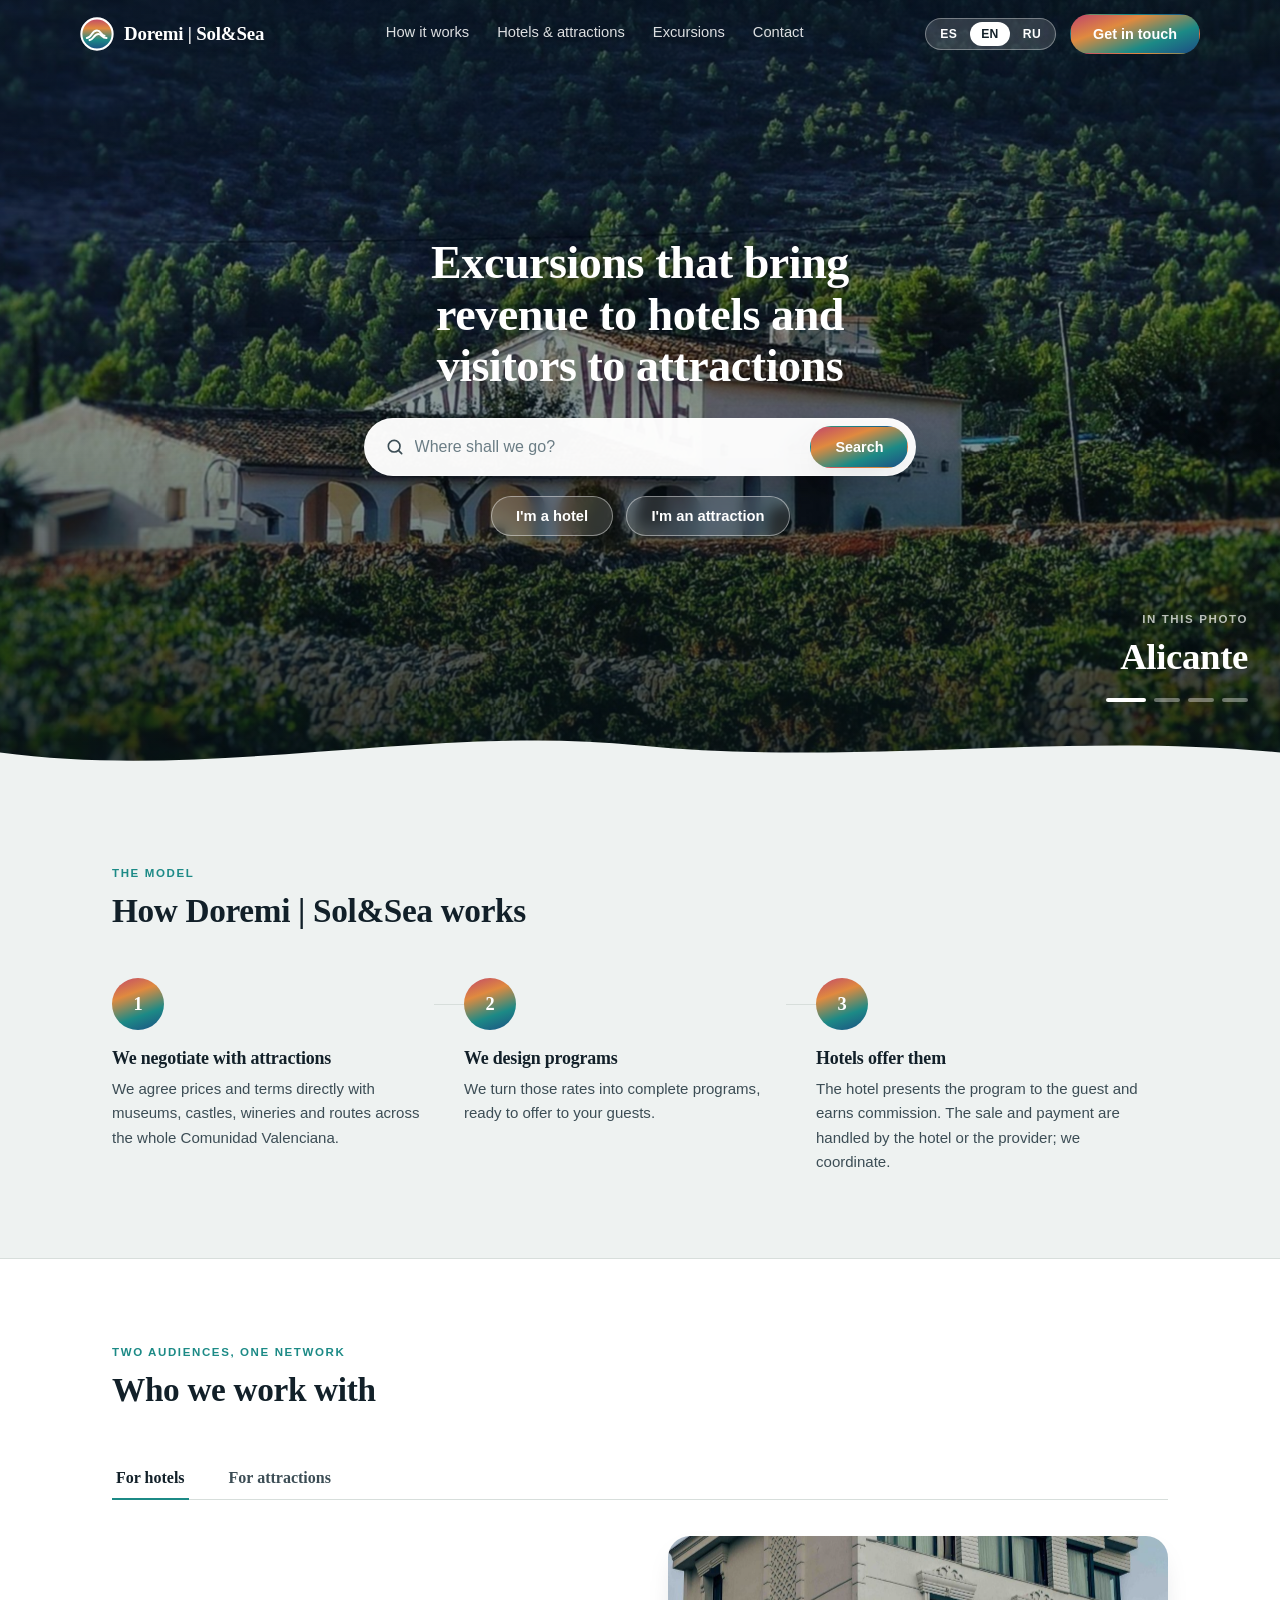
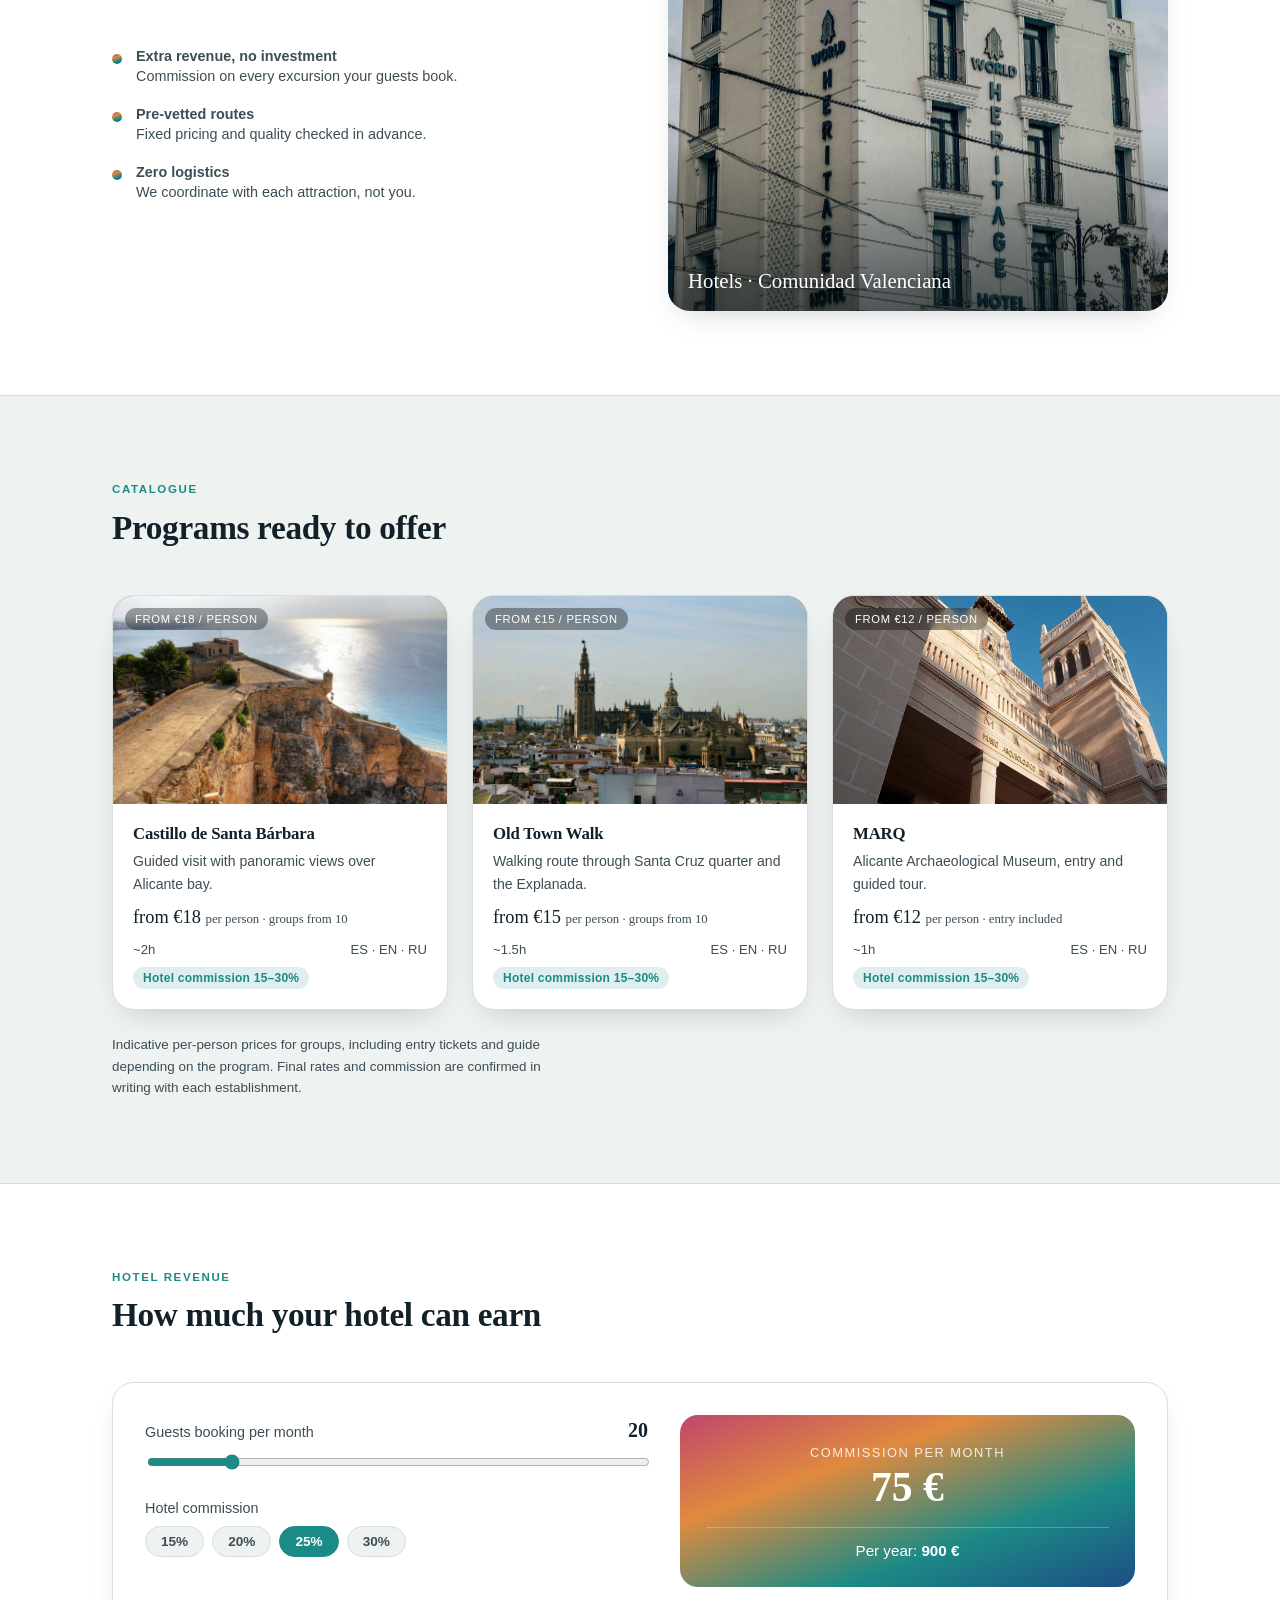
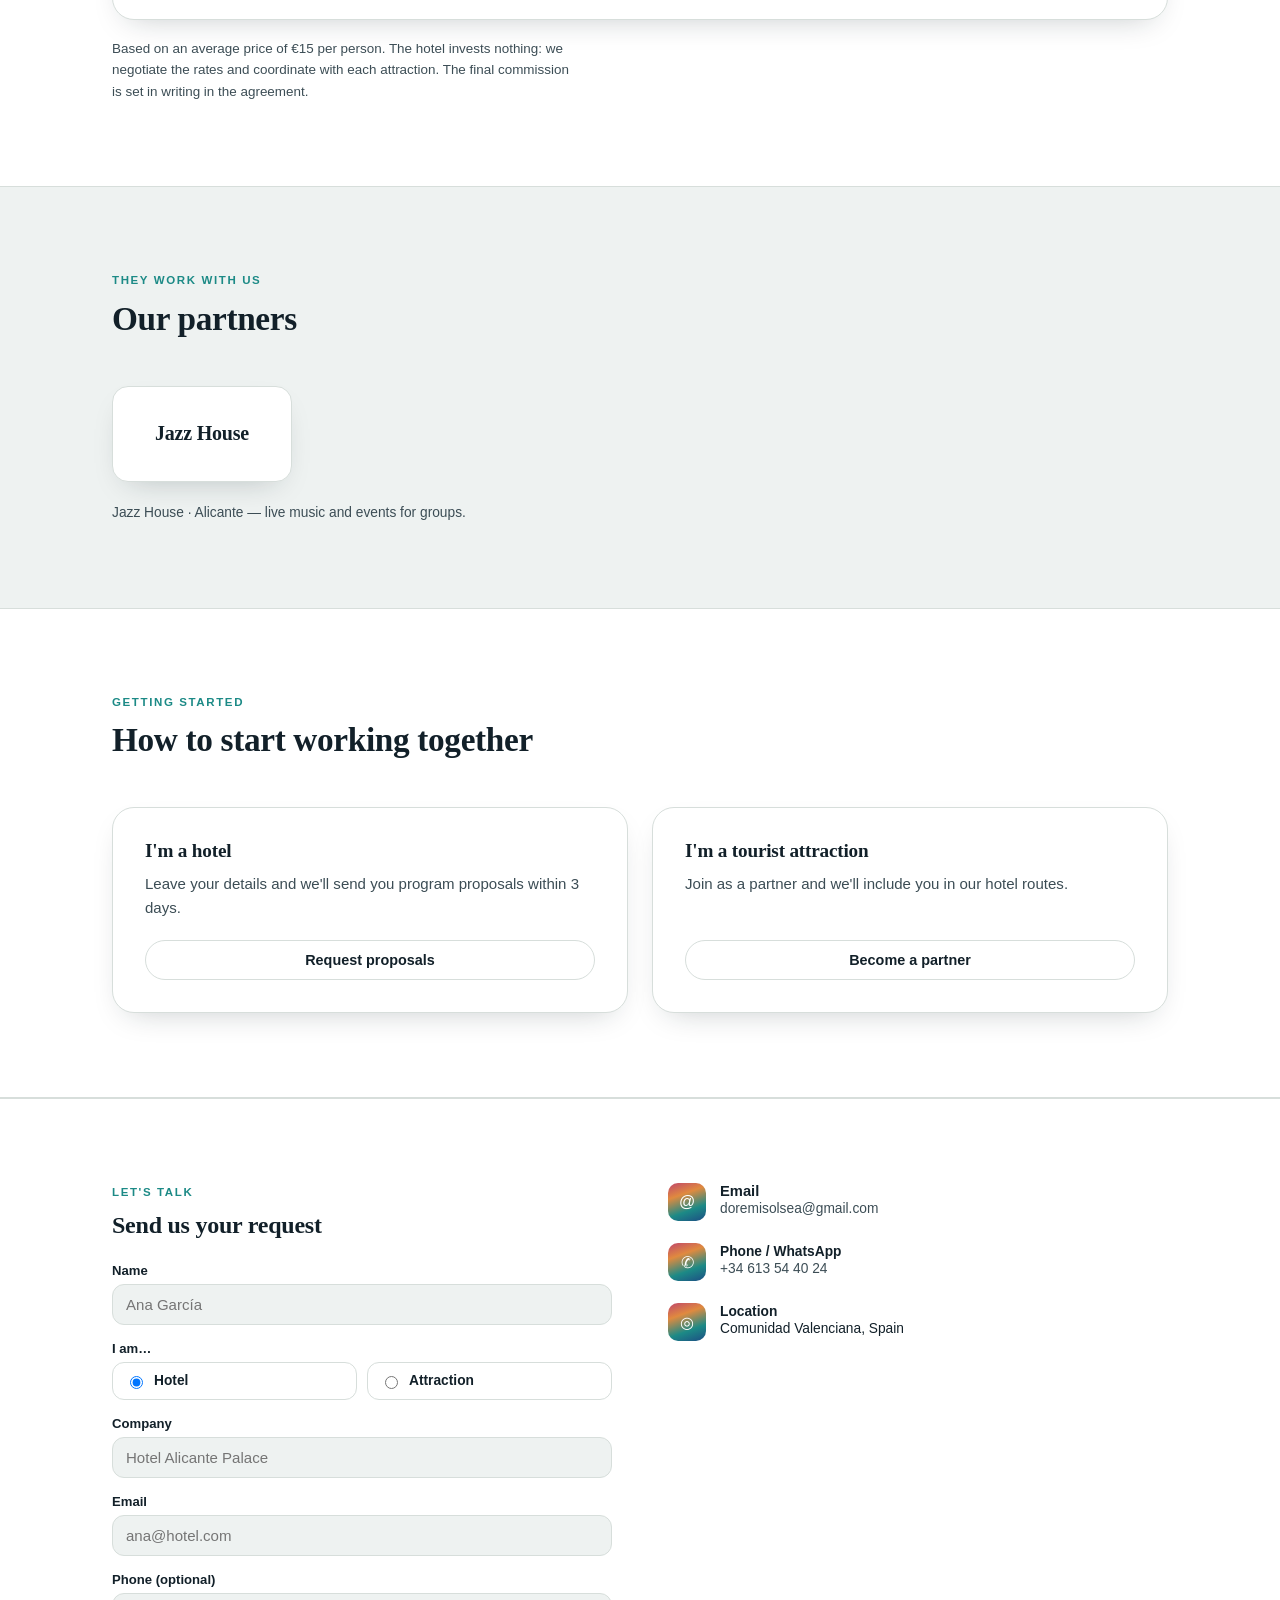
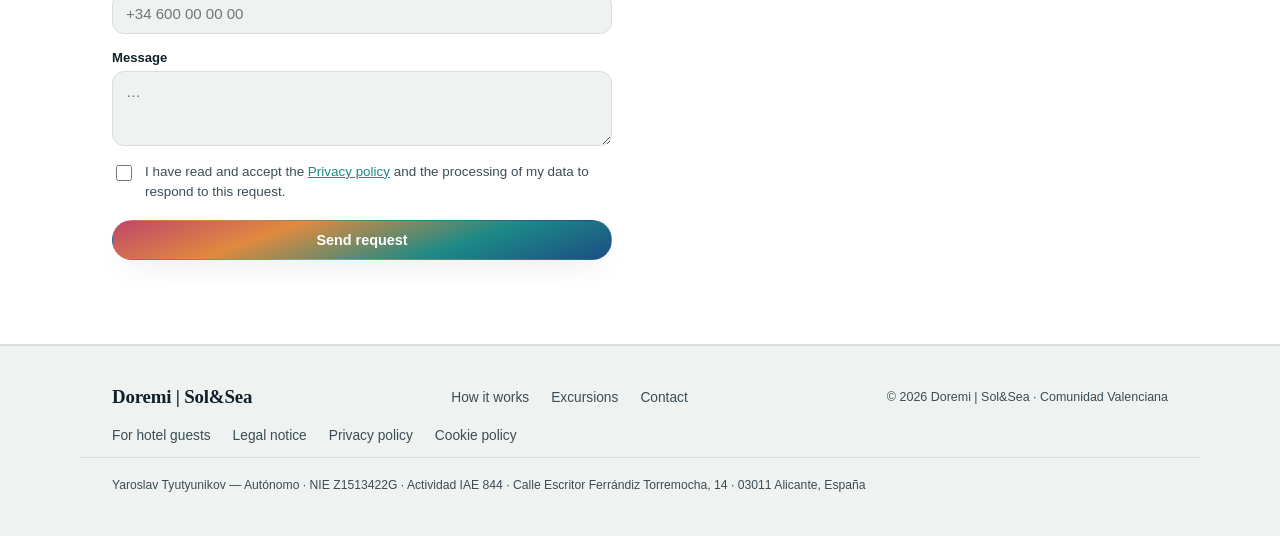
==== public/index.html @ b7f813cf "Кнопки в блоке «Как начать» на одном уровне У левой карточки описание занимает две строки, у правой " ====
<!DOCTYPE html>
<html lang="es">
<head>
<meta charset="utf-8">
<meta name="viewport" content="width=device-width, initial-scale=1">
<meta name="description" content="Doremi | Sol&amp;Sea — intermediación B2B en la Comunidad Valenciana: negociamos las tarifas con las atracciones y preparamos programas listos para que los hoteles los ofrezcan a sus huéspedes.">
<link rel="canonical" href="https://doremisolandsea.com/">
<link rel="icon" href="/favicon.svg" type="image/svg+xml">
<meta property="og:type" content="website">
<meta property="og:site_name" content="Doremi | Sol&amp;Sea">
<meta property="og:title" content="Doremi | Sol&amp;Sea — intermediación B2B para hoteles y atracciones">
<meta property="og:description" content="Intermediación B2B en la Comunidad Valenciana: negociamos las tarifas con las atracciones y preparamos programas listos para que los hoteles los ofrezcan a sus huéspedes.">
<meta property="og:url" content="https://doremisolandsea.com/">
<meta property="og:image" content="https://doremisolandsea.com/og.jpg">
<meta property="og:image:width" content="1200">
<meta property="og:image:height" content="630">
<meta property="og:locale" content="es_ES">
<meta property="og:locale:alternate" content="en_US">
<meta property="og:locale:alternate" content="ru_RU">
<meta name="twitter:card" content="summary_large_image">
<meta name="theme-color" content="#0d1a20">
<link rel="preload" as="image" href="/assets/hero/01-alicante.jpg" fetchpriority="high">
<link rel="icon" href="/favicon-32.png" sizes="32x32" type="image/png">
<link rel="apple-touch-icon" href="/apple-touch-icon.png">
<script>
  /* Язык выбирается до первой отрисовки: сохранённый выбор, иначе язык браузера. */
  (function(){
    try{
      var saved = localStorage.getItem('lang');
      var lang = saved;
      if(!lang){
        var nav = (navigator.languages && navigator.languages[0]) || navigator.language || 'es';
        nav = nav.toLowerCase();
        lang = nav.indexOf('ru') === 0 ? 'ru' : (nav.indexOf('es') === 0 ? 'es' : 'en');
      }
      if(lang !== 'es'){ document.documentElement.classList.add('lang-' + lang); }
      document.documentElement.setAttribute('lang', lang);
    }catch(e){}
  })();
</script>
<title>Doremi | Sol&amp;Sea — intermediación B2B para hoteles y atracciones</title>
<style>
  :root{
    --ink:#122029;
    --ink-soft:#3c4d55;
    --paper:#eef2f1;
    --paper-raised:#ffffff;
    --line:#d7dedb;
    --rose:#c0466b;
    --amber:#e08a3f;
    --teal:#1c8a86;
    --deep:#1d4d84;
    --accent:#1c8a86;
    --accent-ink:#ffffff;
    --shadow: 0 12px 32px -16px rgba(18,32,41,0.28);
    --wave-gradient: linear-gradient(160deg, var(--rose) 0%, var(--amber) 32%, var(--teal) 68%, var(--deep) 100%);
    --radius: 22px;
    --header-h: 64px;
  }
  @media (prefers-color-scheme: dark){
    :root{
      --ink:#eef2f1;
      --ink-soft:#aab8bd;
      --paper:#0d1a20;
      --paper-raised:#132530;
      --line:#22383f;
      --shadow: 0 12px 36px -16px rgba(0,0,0,0.6);
      --accent:#3fb6ae;
      --accent-ink:#082022;
    }
  }
  :root[data-theme="dark"]{
    --ink:#eef2f1;
    --ink-soft:#aab8bd;
    --paper:#0d1a20;
    --paper-raised:#132530;
    --line:#22383f;
    --shadow: 0 12px 36px -16px rgba(0,0,0,0.6);
    --accent:#3fb6ae;
    --accent-ink:#082022;
  }
  :root[data-theme="light"]{
    --ink:#122029;
    --ink-soft:#3c4d55;
    --paper:#eef2f1;
    --paper-raised:#ffffff;
    --line:#d7dedb;
    --accent:#1c8a86;
    --accent-ink:#ffffff;
    --shadow: 0 12px 32px -16px rgba(18,32,41,0.28);
  }

  *{ box-sizing:border-box; }
  html,body{ margin:0; padding:0; }
  html{ scroll-behavior:smooth; scroll-padding-top:calc(var(--header-h) + 12px); }
  body{
    background:var(--paper);
    color:var(--ink);
    font-family: "Avenir Next", "Segoe UI", "Helvetica Neue", Arial, sans-serif;
    -webkit-font-smoothing:antialiased;
    overflow-x:hidden;
  }
  h1,h2,h3{
    overflow-wrap:break-word;
    font-family: "Iowan Old Style", "Palatino Linotype", Palatino, Georgia, serif;
    font-weight:600;
    letter-spacing:-0.01em;
    text-wrap:balance;
    margin:0;
    color:var(--ink);
  }
  p{ margin:0; line-height:1.6; color:var(--ink-soft); }
  a{ color:inherit; }
  button{ font-family:inherit; }

  .eyebrow{
    font-size:0.72rem;
    letter-spacing:0.14em;
    text-transform:uppercase;
    color:var(--accent);
    font-weight:700;
  }

  .wrap{ max-width:1120px; margin:0 auto; padding:0 32px; }

  /* header */
  header{
    position:sticky; top:0; z-index:50;
    background:color-mix(in srgb, var(--paper) 88%, transparent);
    backdrop-filter:blur(10px);
    border-bottom:1px solid var(--line);
  }
  .header-inner{
    display:flex; align-items:center; justify-content:space-between;
    padding:14px 0;
  }
  .brand{ display:flex; align-items:center; gap:10px; }
  .brand{ flex:none; }
  .brand-name{
    font-family:"Iowan Old Style", Palatino, Georgia, serif; font-size:1.18rem;
    font-weight:700; letter-spacing:-0.01em; white-space:nowrap;
  }
  nav{ display:flex; align-items:center; gap:28px; }
  nav a{
    text-decoration:none; font-size:0.92rem; color:var(--ink-soft);
    padding-bottom:3px; border-bottom:1px solid transparent;
    transition:color .15s, border-color .15s;
  }
  nav a:hover, nav a:focus-visible{ color:var(--ink); border-color:var(--accent); outline:none; }
  .header-actions{ display:flex; align-items:center; gap:14px; }

  /* header sobre la foto del hero / header over the hero photo */
  header.over-hero{
    background:transparent; backdrop-filter:none; border-bottom-color:transparent;
  }
  header.over-hero .brand-name{ color:#fff; text-shadow:0 1px 12px rgba(0,0,0,0.35); }
  header.over-hero nav a{ color:rgba(255,255,255,0.86); }
  header.over-hero nav a:hover, header.over-hero nav a:focus-visible{ color:#fff; border-color:#fff; }
  header.over-hero .lang-toggle{ background:rgba(255,255,255,0.16); border-color:rgba(255,255,255,0.34); }
  header.over-hero .lang-toggle button{ color:#fff; }
  header.over-hero .lang-toggle button[aria-pressed="true"]{ background:#fff; color:#122029; }
  header.over-hero .brand svg circle,
  header.over-hero .brand svg path{ stroke:#fff; }

  .lang-toggle{
    display:flex; border:1px solid var(--line); border-radius:999px; padding:3px;
    background:var(--paper-raised); gap:2px;
  }
  .lang-toggle button{
    border:none; background:none; padding:5px 11px; border-radius:999px;
    font-size:0.76rem; font-weight:700; letter-spacing:0.03em; color:var(--ink-soft);
    cursor:pointer; transition:background .15s, color .15s;
  }
  .lang-toggle button[aria-pressed="true"]{ background:var(--accent); color:var(--accent-ink); }
  .lang-toggle button:focus-visible{ outline:2px solid var(--accent); outline-offset:2px; }

  .btn{
    display:inline-flex; align-items:center; gap:8px;
    padding:11px 22px; border-radius:999px; border:1px solid transparent;
    font-size:0.9rem; font-weight:700; cursor:pointer; text-decoration:none;
    transition:transform .15s, box-shadow .15s, background .15s;
  }
  .btn:focus-visible{ outline:2px solid var(--accent); outline-offset:2px; }
  .btn-primary{ background:var(--wave-gradient); color:#fff; box-shadow:var(--shadow); }
  .btn-primary:hover{ transform:translateY(-1px); }
  .btn-ghost{ background:transparent; border-color:var(--line); color:var(--ink); }
  .btn-ghost:hover{ border-color:var(--accent); color:var(--accent); }
  .btn-block{ width:100%; justify-content:center; }

  /* hero — galería de fotos / photo gallery hero */
  .hero{
    position:relative;
    margin-top:calc(-1 * var(--header-h));
    min-height:min(780px, 94svh);
    display:flex; flex-direction:column; justify-content:center;
    padding:calc(var(--header-h) + 72px) 0 148px;
    isolation:isolate;
  }
  /* el recorte vive aquí para que el panel de búsqueda pueda salir del hero */
  .hero-gallery{ position:absolute; inset:0; z-index:-2; background:#0b1519; overflow:hidden; }
  .hero-slide{
    position:absolute; inset:0;
    background-image:var(--photo), var(--fallback);
    background-size:cover; background-position:center; background-repeat:no-repeat;
    opacity:0; transform:scale(1.06);
    transition:opacity 1.1s ease;
  }
  .hero-slide.is-active{ opacity:1; animation:kenburns 8.5s ease-out forwards; }
  @keyframes kenburns{ from{ transform:scale(1.06); } to{ transform:scale(1.14); } }
  .hero-scrim{
    position:absolute; inset:0; z-index:-1;
    background:linear-gradient(180deg,
      rgba(6,17,22,0.62) 0%,
      rgba(6,17,22,0.32) 30%,
      rgba(6,17,22,0.44) 58%,
      rgba(6,17,22,0.80) 100%);
  }

  .hero-content{
    position:relative; z-index:3;
    display:flex; flex-direction:column; align-items:center; text-align:center;
  }
  .hero-content .eyebrow{ color:rgba(255,255,255,0.82); text-shadow:0 1px 10px rgba(0,0,0,0.4); }
  .hero h1{
    font-size:clamp(2rem, 3.6vw, 3rem); line-height:1.12; color:#fff;
    max-width:24ch; text-shadow:0 2px 26px rgba(0,0,0,0.42);
  }

  /* buscador, justo debajo del titular / search bar, right under the headline */
  .hero-search{ position:relative; width:min(680px, 100%); margin-top:26px; text-align:left; }
  .search-bar{
    display:flex; align-items:center; gap:10px;
    background:rgba(255,255,255,0.97);
    border:1px solid rgba(255,255,255,0.6); border-radius:999px;
    padding:7px 7px 7px 20px;
    box-shadow:0 20px 46px -22px rgba(0,0,0,0.75);
    transition:box-shadow .18s, transform .18s;
  }
  .search-bar:hover{ transform:translateY(-1px); box-shadow:0 24px 52px -22px rgba(0,0,0,0.8); }
  .search-bar:focus-within{ box-shadow:0 0 0 3px rgba(255,255,255,0.55), 0 20px 46px -22px rgba(0,0,0,0.75); }
  .search-icon{ flex:none; display:flex; color:#3c4d55; }
  .search-bar input{
    flex:1; min-width:0; border:none; background:none; outline:none;
    font-family:inherit; font-size:1rem; color:#122029; padding:12px 0;
  }
  .search-bar input::placeholder{ color:#6b7d85; }
  .search-go{ flex:none; padding:12px 24px; }

  .search-panel{
    position:absolute; left:0; right:0; top:calc(100% + 10px); z-index:6;
    background:var(--paper-raised); border:1px solid var(--line); border-radius:20px;
    box-shadow:0 24px 60px -24px rgba(0,0,0,0.55);
    padding:10px; max-height:min(360px, 52vh); overflow:auto;
  }
  .search-panel[hidden]{ display:none; }
  .search-group-title{
    font-size:0.68rem; letter-spacing:0.14em; text-transform:uppercase;
    color:var(--ink-soft); font-weight:700; padding:12px 12px 6px;
  }
  .search-item{
    display:flex; align-items:center; gap:12px; width:100%;
    background:none; border:none; cursor:pointer; text-align:left;
    padding:10px 12px; border-radius:14px; color:var(--ink); font-size:0.95rem;
  }
  .search-item[hidden], .search-group[hidden], .search-empty[hidden]{ display:none; }
  .search-item:hover, .search-item:focus-visible, .search-item.is-cursor{
    background:color-mix(in srgb, var(--accent) 12%, transparent); outline:none;
  }
  .search-item .pin{
    flex:none; width:30px; height:30px; border-radius:9px; background:var(--wave-gradient);
    display:flex; align-items:center; justify-content:center; color:#fff; font-size:0.8rem;
  }
  .search-item small{ display:block; color:var(--ink-soft); font-size:0.78rem; margin-top:1px; }
  .search-empty{ padding:18px 12px; font-size:0.9rem; color:var(--ink-soft); }

  .hero-doors{ display:flex; gap:12px; margin-top:20px; flex-wrap:wrap; justify-content:center; }
  .door{
    display:inline-flex; align-items:center; justify-content:center;
    padding:11px 24px; border-radius:999px; text-decoration:none;
    font-size:0.92rem; font-weight:700; color:#fff;
    background:rgba(255,255,255,0.14); border:1px solid rgba(255,255,255,0.42);
    backdrop-filter:blur(6px);
    transition:background .15s, border-color .15s, transform .15s;
  }
  .door:hover{ background:rgba(255,255,255,0.24); border-color:#fff; transform:translateY(-1px); }
  .door:focus-visible{ outline:2px solid #fff; outline-offset:3px; }

  /* firma del lugar, abajo a la derecha / place caption, bottom right */
  .hero-caption{
    position:absolute; right:32px; bottom:78px; z-index:2;
    text-align:right; color:#fff; max-width:min(420px, 60vw);
    pointer-events:none; /* la foto y el texto no bloquean los clics */
  }
  .hero-caption .eyebrow{ color:rgba(255,255,255,0.7); }
  /* alto = tamaño de fuente del nombre × interlínea, para que los puntos no se solapen */
  .hero-place{ position:relative; display:block; height:clamp(2rem, 3.75vw, 2.875rem); margin-top:6px; }
  .hero-place b{
    position:absolute; right:0; top:0; white-space:nowrap; line-height:1.25;
    font-family:"Iowan Old Style", Palatino, Georgia, serif;
    font-size:clamp(1.6rem, 3vw, 2.3rem); font-weight:600; letter-spacing:-0.01em;
    text-shadow:0 2px 18px rgba(0,0,0,0.5);
    opacity:0; transform:translateY(8px); transition:opacity .5s ease, transform .5s ease;
  }
  .hero-place b.is-active{ opacity:1; transform:translateY(0); }

  .hero-dots{ display:flex; gap:8px; justify-content:flex-end; margin-top:18px; pointer-events:auto; }
  .hero-caption{ transition:opacity .2s ease; }
  @media (max-width:620px){
    body.search-open .hero-caption{ opacity:0; pointer-events:none; }
  }
  .hero-dots button{
    width:26px; height:4px; border-radius:999px; border:none; padding:0; cursor:pointer;
    background:rgba(255,255,255,0.38); transition:background .2s, width .2s;
  }
  .hero-dots button[aria-current="true"]{ background:#fff; width:40px; }
  .hero-dots button:focus-visible{ outline:2px solid #fff; outline-offset:3px; }

  .wave-divider{
    display:block; width:100%; height:64px; position:absolute; left:0; bottom:-1px; z-index:1;
  }
  .wave-divider path{ fill:var(--paper); }

  /* sections */
  section{ padding:84px 0; }
  .section-head{ max-width:640px; margin-bottom:48px; }
  .section-head h2{ font-size:clamp(1.7rem, 2.6vw, 2.3rem); margin-top:10px; }
  .section-alt{ background:var(--paper-raised); border-top:1px solid var(--line); border-bottom:1px solid var(--line); }

  /* how it works */
  .steps{ display:grid; grid-template-columns:repeat(3,1fr); gap:0; position:relative; }
  .step{ position:relative; padding-right:28px; }
  .step:not(:last-child)::after{
    content:""; position:absolute; top:26px; right:-6px; width:36px; height:1px;
    background:var(--line); background-image:linear-gradient(90deg, var(--line) 0 6px, transparent 6px 12px);
    background-size:12px 1px;
  }
  .step-num{
    width:52px; height:52px; border-radius:50%; display:flex; align-items:center; justify-content:center;
    font-family:"Iowan Old Style",Georgia,serif; font-weight:700; font-size:1.15rem;
    background:var(--wave-gradient); color:#fff; margin-bottom:18px;
  }
  .step h3{ font-size:1.12rem; margin-bottom:8px; }
  .step p{ font-size:0.94rem; }

  /* audience tabs */
  .tabs-head{ display:flex; gap:8px; border-bottom:1px solid var(--line); margin-bottom:36px; }
  .tab-btn{
    background:none; border:none; cursor:pointer; padding:12px 4px; margin-right:28px;
    font-size:1rem; font-weight:700; color:var(--ink-soft); position:relative;
    font-family:"Iowan Old Style",Georgia,serif;
  }
  .tab-btn::after{
    content:""; position:absolute; left:0; right:0; bottom:-1px; height:2px; background:var(--accent);
    transform:scaleX(0); transform-origin:left; transition:transform .2s ease;
  }
  .tab-btn[aria-selected="true"]{ color:var(--ink); }
  .tab-btn[aria-selected="true"]::after{ transform:scaleX(1); }
  .tab-btn:focus-visible{ outline:2px solid var(--accent); outline-offset:3px; }

  .tab-panel{ display:none; grid-template-columns:1fr 1fr; gap:56px; align-items:center; }
  .tab-panel.active{ display:grid; }
  .benefit-list{ display:flex; flex-direction:column; gap:20px; }
  .benefit{ display:flex; gap:14px; align-items:flex-start; }
  .benefit-dot{
    flex:none; width:10px; height:10px; border-radius:50%; margin-top:7px;
    background:var(--wave-gradient);
  }
  .benefit strong{ display:block; font-size:0.98rem; margin-bottom:2px; color:var(--ink); }
  .benefit span{ font-size:0.9rem; color:var(--ink-soft); }

  .tab-visual{
    border-radius:var(--radius);
    background-image:var(--photo, none), var(--fallback, var(--wave-gradient));
    background-size:cover; background-position:center; background-repeat:no-repeat;
    aspect-ratio:4/3; box-shadow:var(--shadow); position:relative; overflow:hidden;
  }
  /* оscurecido inferior para que la firma se lea sobre cualquier foto */
  .tab-visual::after{
    content:""; position:absolute; left:0; right:0; bottom:0; height:45%;
    background:linear-gradient(180deg, rgba(6,17,22,0) 0%, rgba(6,17,22,0.6) 100%);
  }
  .tab-visual-label{
    position:absolute; left:20px; bottom:18px; z-index:1; color:#fff;
    font-family:"Iowan Old Style",Georgia,serif; font-size:1.3rem; text-shadow:0 2px 10px rgba(0,0,0,0.35);
  }

  /* tour cards */
  .cards{ display:grid; grid-template-columns:repeat(3,1fr); gap:24px; }
  .card{
    background:var(--paper-raised); border:1px solid var(--line); border-radius:var(--radius);
    overflow:hidden; box-shadow:var(--shadow);
  }
  .card-media{
    aspect-ratio:16/10; position:relative;
    background-image:var(--photo, none), var(--fallback, var(--wave-gradient));
    background-size:cover; background-position:center; background-repeat:no-repeat;
  }
  .card-media span{
    position:absolute; top:12px; left:12px; background:rgba(0,0,0,0.35); color:#fff;
    font-size:0.7rem; letter-spacing:0.06em; text-transform:uppercase; padding:5px 10px; border-radius:999px;
    backdrop-filter:blur(4px);
  }
  .card-body{ padding:20px; }
  .card-body h3{ font-size:1.05rem; margin-bottom:6px; }
  .card-body p{ font-size:0.88rem; }
  .card-meta{ display:flex; justify-content:space-between; margin-top:14px; font-size:0.82rem; color:var(--ink-soft); }
  .card-price{
    display:block; margin-top:12px; font-family:"Iowan Old Style",Georgia,serif;
    font-size:1.15rem; color:var(--ink);
  }
  .card-price small{ font-family:inherit; font-size:0.8rem; color:var(--ink-soft); font-weight:400; }
  .card-commission{
    display:inline-block; margin-top:10px; padding:4px 10px; border-radius:999px;
    font-size:0.75rem; font-weight:700; letter-spacing:0.02em;
    background:color-mix(in srgb, var(--accent) 14%, transparent); color:var(--accent);
  }
  .cards-note{ margin-top:24px; font-size:0.84rem; color:var(--ink-soft); max-width:60ch; }

  /* сколько зарабатывает отель */
  .calc{
    display:grid; grid-template-columns:1.05fr 0.95fr; gap:32px; align-items:center;
    background:var(--paper-raised); border:1px solid var(--line); border-radius:var(--radius);
    padding:32px; box-shadow:var(--shadow);
  }
  .calc-field{ margin-bottom:26px; }
  .calc-label{
    display:flex; align-items:baseline; justify-content:space-between; gap:12px;
    font-size:0.9rem; color:var(--ink-soft); margin-bottom:10px;
  }
  .calc-label b{ font-family:"Iowan Old Style",Georgia,serif; font-size:1.25rem; color:var(--ink); }
  .calc input[type="range"]{ width:100%; accent-color:var(--accent); }
  .calc-rates{ display:flex; gap:8px; flex-wrap:wrap; }
  .calc-rates button{
    border:1px solid var(--line); background:var(--paper); color:var(--ink-soft);
    border-radius:999px; padding:7px 15px; font-family:inherit; font-size:0.85rem;
    font-weight:700; cursor:pointer; transition:background .15s, color .15s, border-color .15s;
  }
  .calc-rates button[aria-pressed="true"]{ background:var(--accent); border-color:var(--accent); color:#fff; }
  .calc-rates button:focus-visible{ outline:2px solid var(--accent); outline-offset:2px; }
  .calc-result{
    background:var(--wave-gradient); color:#fff; border-radius:18px; padding:28px 26px; text-align:center;
  }
  .calc-result .sum{
    display:block; font-family:"Iowan Old Style",Georgia,serif; font-size:2.6rem; line-height:1.1;
    margin:4px 0 2px;
  }
  .calc-result .cap{ font-size:0.8rem; letter-spacing:0.12em; text-transform:uppercase; opacity:0.85; }
  .calc-result .year{ margin-top:16px; padding-top:14px; border-top:1px solid rgba(255,255,255,0.25); font-size:0.95rem; }
  .calc-note{ margin-top:18px; font-size:0.84rem; color:var(--ink-soft); max-width:62ch; }

  /* партнёры */
  .partners{ display:flex; gap:20px; flex-wrap:wrap; align-items:center; }
  .partner{
    display:flex; align-items:center; justify-content:center;
    min-width:180px; height:96px; padding:16px 22px;
    background:var(--paper-raised); border:1px solid var(--line); border-radius:16px;
    box-shadow:var(--shadow);
  }
  .partner img{ max-height:64px; max-width:150px; width:auto; height:auto; }
  /* пока файла логотипа нет — показываем название в фирменном стиле */
  .partner-name{
    font-family:"Iowan Old Style",Palatino,Georgia,serif; font-size:1.25rem;
    font-weight:600; color:var(--ink); letter-spacing:-0.01em;
  }
  .partners-note{ margin-top:20px; font-size:0.86rem; color:var(--ink-soft); max-width:60ch; }

  /* start / contact */
  .start-grid{ display:grid; grid-template-columns:1fr 1fr; gap:24px; }
  .start-card{
    background:var(--paper-raised); border:1px solid var(--line); border-radius:var(--radius);
    padding:32px; box-shadow:var(--shadow);
    /* карточки одной высоты, кнопки — на одном уровне независимо от длины текста */
    display:flex; flex-direction:column;
  }
  .start-card h3{ font-size:1.2rem; margin-bottom:10px; }
  .start-card p{ margin-bottom:20px; font-size:0.94rem; }
  .start-card .btn{ margin-top:auto; }

  .contact-grid{ display:grid; grid-template-columns:1fr 1fr; gap:56px; }
  .field{ display:flex; flex-direction:column; gap:6px; margin-bottom:16px; }
  .field label{ font-size:0.82rem; font-weight:700; color:var(--ink); }
  .field input, .field textarea, .field select{
    border:1px solid var(--line); border-radius:12px; padding:11px 13px;
    font-size:0.94rem; background:var(--paper); color:var(--ink); font-family:inherit;
  }
  .field input:focus, .field textarea:focus{ outline:2px solid var(--accent); outline-offset:1px; }
  .radio-row{ display:flex; gap:10px; }
  .radio-row label{
    flex:1; border:1px solid var(--line); border-radius:12px; padding:10px 12px;
    font-size:0.86rem; display:flex; align-items:center; gap:8px; cursor:pointer;
  }
  .consent{
    display:flex; align-items:flex-start; gap:10px; margin:4px 0 18px;
    font-size:0.84rem; line-height:1.5; color:var(--ink-soft); cursor:pointer;
  }
  .consent input{ flex:none; margin-top:3px; width:16px; height:16px; accent-color:var(--accent); }
  .consent a{ color:var(--accent); }
  .contact-info{ display:flex; flex-direction:column; gap:22px; }
  .info-item{ display:flex; gap:14px; }
  .info-icon{
    flex:none; width:38px; height:38px; border-radius:10px; background:var(--wave-gradient);
    display:flex; align-items:center; justify-content:center; color:#fff; font-size:1rem;
  }
  .info-item strong{ display:block; font-size:0.92rem; }
  .info-item span{ font-size:0.86rem; }
  .info-item a{ font-size:0.86rem; color:var(--ink-soft); text-decoration:none; }
  .info-item a:hover, .info-item a:focus-visible{ color:var(--accent); text-decoration:underline; }

  /* плавающая кнопка WhatsApp: появляется, когда первый экран уже позади */
  .wa-fab{
    position:fixed; right:20px; bottom:20px; z-index:60;
    width:56px; height:56px; border-radius:50%; background:#25d366;
    display:flex; align-items:center; justify-content:center;
    box-shadow:0 10px 26px -8px rgba(0,0,0,0.45);
    opacity:0; visibility:hidden; transform:translateY(12px);
    transition:opacity .25s, transform .25s, visibility .25s;
  }
  .wa-fab.is-visible{ opacity:1; visibility:visible; transform:none; }
  .wa-fab:hover{ background:#1fbb59; }
  .wa-fab:focus-visible{ outline:3px solid #fff; outline-offset:3px; }
  .wa-fab svg{ width:30px; height:30px; fill:#fff; }
  @media (max-width:620px){ .wa-fab{ right:16px; bottom:16px; width:52px; height:52px; } }

  /* всплывающее окно после отправки заявки */
  .modal-backdrop{
    position:fixed; inset:0; z-index:100; padding:24px;
    display:flex; align-items:center; justify-content:center;
    background:rgba(6,17,22,0.62); backdrop-filter:blur(4px);
  }
  .modal-backdrop[hidden]{ display:none; }
  .modal{
    position:relative; width:min(440px, 100%); text-align:center;
    background:var(--paper-raised); border:1px solid var(--line); border-radius:var(--radius);
    padding:44px 32px 28px; box-shadow:0 30px 70px -30px rgba(0,0,0,0.6);
    animation:modal-in .22s ease-out;
  }
  @keyframes modal-in{ from{ opacity:0; transform:translateY(10px) scale(0.98); } to{ opacity:1; transform:none; } }
  .modal-close{
    position:absolute; top:10px; right:10px; width:38px; height:38px; border:none; padding:0;
    border-radius:50%; background:none; color:var(--rose); font-size:1.6rem; line-height:1;
    cursor:pointer; transition:background .15s;
  }
  .modal-close:hover{ background:color-mix(in srgb, var(--rose) 16%, transparent); }
  .modal-close:focus-visible{ outline:2px solid var(--rose); outline-offset:2px; }
  .modal-mark{
    width:60px; height:60px; margin:0 auto 20px; border-radius:50%;
    background:var(--wave-gradient); display:flex; align-items:center; justify-content:center;
    color:#fff; font-size:1.6rem;
  }
  .modal h2{ font-size:1.4rem; margin-bottom:10px; }
  .modal p{ font-size:0.95rem; }
  .modal .btn{ margin-top:26px; }
  .modal-error{ display:none; }
  .modal.is-error .modal-ok{ display:none; }
  .modal.is-error .modal-error{ display:block; }
  .modal.is-error .modal-mark{ background:var(--rose); }

  footer{ border-top:1px solid var(--line); padding:40px 0; }
  .footer-inner{ display:flex; justify-content:space-between; align-items:center; flex-wrap:wrap; gap:16px; }
  .footer-links{ display:flex; gap:22px; }
  .footer-links a{ text-decoration:none; font-size:0.86rem; color:var(--ink-soft); }
  .footer-note{ font-size:0.78rem; color:var(--ink-soft); }
  .footer-links-legal{ margin-top:20px; flex-wrap:wrap; }
  .footer-legal{
    border-top:1px solid var(--line); margin-top:14px; padding-top:18px;
    font-size:0.76rem; line-height:1.6; color:var(--ink-soft);
  }
  .footer-legal span{ white-space:nowrap; }

  /* Языки: ES по умолчанию, EN и RU — по классу на body.
     display:revert возвращает элементу его обычный тип отображения,
     поэтому одинаково работает и для span, и для h1/p/div. */
  [lang-en], [lang-ru]{ display:none; }
  html.lang-en [lang-es], html.lang-ru [lang-es]{ display:none; }
  html.lang-en [lang-en]{ display:revert; }
  html.lang-ru [lang-ru]{ display:revert; }

  /* con el nombre largo el menú necesita más sitio */
  @media (max-width:1150px){
    nav{ gap:16px; }
    nav a{ font-size:0.85rem; }
    .header-actions{ gap:10px; }
    .header-actions .btn{ padding:10px 15px; font-size:0.83rem; }
    .brand-name{ font-size:1.05rem; }
  }
  @media (max-width:980px){
    nav{ display:none; }
  }

  @media (max-width:880px){
    .steps, .tab-panel, .cards, .start-grid, .contact-grid, .calc{
      grid-template-columns:1fr;
    }
    .step{ padding-right:0; margin-bottom:28px; }
    .step::after{ display:none; }
    nav{ display:none; }
    .hero{ padding:calc(var(--header-h) + 56px) 0 132px; min-height:min(680px, 92svh); }
    .hero-caption{ right:20px; bottom:70px; }
  }

  @media (max-width:620px){
    .search-bar{
      flex-direction:column; align-items:stretch; gap:6px;
      border-radius:24px; padding:14px;
    }
    .search-icon{ display:none; }
    .search-bar input{ padding:6px 4px; }
    .search-go{ width:100%; justify-content:center; }
    .hero{ padding-bottom:150px; }
    .hero-caption{ bottom:64px; }
    .header-actions{ gap:8px; }
    .header-actions .btn{ padding:7px 11px; font-size:0.72rem; }
    .lang-toggle{ padding:2px; }
    .lang-toggle button{ padding:4px 7px; font-size:0.66rem; letter-spacing:0; }
    .brand-name{ font-size:0.9rem; }
    .brand svg{ width:28px; height:28px; }
  }

  @media (prefers-reduced-motion: reduce){
    *{ transition:none !important; animation:none !important; }
  }
</style>
<script type="application/ld+json">
{
  "@context": "https://schema.org",
  "@type": "ProfessionalService",
  "name": "Doremi | Sol&Sea",
  "url": "https://doremisolandsea.com/",
  "logo": "https://doremisolandsea.com/apple-touch-icon.png",
  "image": "https://doremisolandsea.com/og.jpg",
  "email": "doremisolsea@gmail.com",
  "telephone": "+34613544024",
  "description": "Intermediación B2B entre atracciones turísticas y hoteles: negociamos tarifas y preparamos programas que el hotel ofrece a sus huéspedes. No vendemos paquetes turísticos al viajero final.",
  "address": { "@type": "PostalAddress", "addressLocality": "Alicante", "addressCountry": "ES" },
  "areaServed": { "@type": "Place", "name": "Comunidad Valenciana (Alicante, Valencia, Castellón), España" },
  "availableLanguage": ["es", "en", "ru"]
}
</script>
</head>
<body>
<header>
  <div class="wrap header-inner">
    <div class="brand">
      <svg width="34" height="34" viewBox="0 0 100 100" aria-hidden="true">
        <defs>
          <linearGradient id="logoGrad" x1="0" y1="0" x2="0" y2="1">
            <stop offset="0%" stop-color="#c0466b"/>
            <stop offset="32%" stop-color="#e08a3f"/>
            <stop offset="68%" stop-color="#1c8a86"/>
            <stop offset="100%" stop-color="#1d4d84"/>
          </linearGradient>
        </defs>
        <circle cx="50" cy="50" r="46" fill="url(#logoGrad)" stroke="var(--ink)" stroke-width="6"/>
        <path d="M20 62 C34 62 34 40 50 40 C62 40 62 55 72 55" fill="none" stroke="var(--ink)" stroke-width="6" stroke-linecap="round"/>
        <path d="M28 68 C40 68 40 50 54 50 C64 50 64 62 78 62" fill="none" stroke="var(--ink)" stroke-width="6" stroke-linecap="round"/>
      </svg>
      <span class="brand-name">Doremi | Sol&amp;Sea</span>
    </div>
    <nav>
      <a href="#como-funciona"><span lang-es>Cómo funciona</span><span lang-en>How it works</span><span lang-ru>Как это работает</span></a>
      <a href="#audiencias"><span lang-es>Hoteles y atracciones</span><span lang-en>Hotels &amp; attractions</span><span lang-ru>Отелям и объектам</span></a>
      <a href="#excursiones"><span lang-es>Excursiones</span><span lang-en>Excursions</span><span lang-ru>Экскурсии</span></a>
      <a href="#contacto"><span lang-es>Contacto</span><span lang-en>Contact</span><span lang-ru>Контакты</span></a>
    </nav>
    <div class="header-actions">
      <div class="lang-toggle" role="group" aria-label="Language">
        <button id="btn-es" type="button" aria-pressed="true" onclick="setLang('es', true)">ES</button>
        <button id="btn-en" type="button" aria-pressed="false" onclick="setLang('en', true)">EN</button>
        <button id="btn-ru" type="button" aria-pressed="false" onclick="setLang('ru', true)">RU</button>
      </div>
      <a href="#contacto" class="btn btn-primary">
        <span lang-es>Solicitar información</span><span lang-en>Get in touch</span><span lang-ru>Оставить заявку</span>
      </a>
    </div>
  </div>
</header>

<section class="hero" id="hero">
  <!-- Galería: cada slide = una foto + su nombre de lugar (ver assets/hero/README.md) -->
  <div class="hero-gallery" aria-hidden="true">
    <div class="hero-slide is-active" data-place="Alicante"
         style="--photo:url('assets/hero/01-alicante.jpg'); --fallback:linear-gradient(160deg,#3c5a34 0%,#1d3a28 55%,#0d1a20 100%);"></div>
    <div class="hero-slide" data-place="Elche"
         data-photo="assets/hero/02-elche.jpg" style="--fallback:linear-gradient(160deg,#4a93bd 0%,#2c6b4f 55%,#12301f 100%);"></div>
    <div class="hero-slide" data-place="Torrevieja"
         data-photo="assets/hero/03-torrevieja.jpg" style="--fallback:linear-gradient(160deg,#f0a04b 0%,#c0466b 45%,#1d4d84 100%);"></div>
    <div class="hero-slide" data-place="Mar Menor"
         data-photo="assets/hero/04-mar-menor.jpg" style="--fallback:linear-gradient(160deg,#e0662f 0%,#8e2c3f 38%,#2b1526 72%,#0d1a20 100%);"></div>
  </div>
  <div class="hero-scrim" aria-hidden="true"></div>

  <div class="wrap hero-content">
    <h1>
      <span lang-es>Excursiones que dan ingresos a hoteles y visitantes a atracciones</span>
      <span lang-en>Excursions that bring revenue to hotels and visitors to attractions</span><span lang-ru>Экскурсии, которые приносят доход отелям и посетителей — объектам</span>
    </h1>

    <div class="hero-search" role="search">
      <form class="search-bar" onsubmit="return submitSearch();">
        <span class="search-icon" aria-hidden="true">
          <svg width="20" height="20" viewBox="0 0 24 24" fill="none" stroke="currentColor" stroke-width="2" stroke-linecap="round">
            <circle cx="11" cy="11" r="7"></circle><path d="M20 20l-3.6-3.6"></path>
          </svg>
        </span>
        <input id="hero-q" type="text" autocomplete="off" role="combobox"
               aria-expanded="false" aria-controls="search-panel" aria-autocomplete="list"
               data-ph-es="¿A dónde vamos?"
               data-ph-en="Where shall we go?"
               data-ph-ru="Куда отправимся?"
               placeholder="¿A dónde vamos?"
               aria-label="Buscar destinos y excursiones"
               onfocus="openSearch()" onclick="openSearch()" oninput="filterSearch()" onkeydown="searchKeys(event)" />
        <button type="submit" class="btn btn-primary search-go">
          <span lang-es>Buscar</span><span lang-en>Search</span><span lang-ru>Найти</span>
        </button>
      </form>

      <div class="search-panel" id="search-panel" role="listbox" hidden>
        <div class="search-group" data-group>
          <div class="search-group-title"><span lang-es>Destinos</span><span lang-en>Destinations</span><span lang-ru>Направления</span></div>
          <button type="button" class="search-item" role="option" onclick="pickSearch(this)" data-target="#excursiones">
            <span class="pin" aria-hidden="true">◎</span>
            <span>Alicante<small><span lang-es>Castillo, casco antiguo, bodegas</span><span lang-en>Castle, old town, wineries</span><span lang-ru>Крепость, старый город, винодельни</span></small></span>
          </button>
          <button type="button" class="search-item" role="option" onclick="pickSearch(this)" data-target="#excursiones">
            <span class="pin" aria-hidden="true">◎</span>
            <span>Elche<small><span lang-es>Palmeral y jardines</span><span lang-en>Palm grove and gardens</span><span lang-ru>Пальмовая роща и сады</span></small></span>
          </button>
          <button type="button" class="search-item" role="option" onclick="pickSearch(this)" data-target="#excursiones">
            <span class="pin" aria-hidden="true">◎</span>
            <span>Torrevieja<small><span lang-es>Salinas y costa</span><span lang-en>Salt lakes and coast</span><span lang-ru>Солёные озёра и побережье</span></small></span>
          </button>
          <button type="button" class="search-item" role="option" onclick="pickSearch(this)" data-target="#excursiones">
            <span class="pin" aria-hidden="true">◎</span>
            <span>Mar Menor<small><span lang-es>Laguna y atardeceres</span><span lang-en>Lagoon and sunsets</span><span lang-ru>Лагуна и закаты</span></small></span>
          </button>
          <button type="button" class="search-item" role="option" onclick="pickSearch(this)" data-target="#excursiones">
            <span class="pin" aria-hidden="true">◎</span>
            <span>Valencia<small><span lang-es>Ciudad de las Artes, casco histórico</span><span lang-en>City of Arts, historic centre</span><span lang-ru>Город искусств, старый центр</span></small></span>
          </button>
          <button type="button" class="search-item" role="option" onclick="pickSearch(this)" data-target="#excursiones">
            <span class="pin" aria-hidden="true">◎</span>
            <span>Castellón<small><span lang-es>Peñíscola y costa del Azahar</span><span lang-en>Peñíscola and Costa del Azahar</span><span lang-ru>Пеньискола и побережье Асаар</span></small></span>
          </button>
          <button type="button" class="search-item" role="option" onclick="pickSearch(this)" data-target="#excursiones">
            <span class="pin" aria-hidden="true">◎</span>
            <span>Utiel-Requena<small><span lang-es>Bodegas y enoturismo</span><span lang-en>Wineries and wine tourism</span><span lang-ru>Винодельни и энотуризм</span></small></span>
          </button>
        </div>
        <div class="search-group" data-group>
          <div class="search-group-title"><span lang-es>Excursiones</span><span lang-en>Excursions</span><span lang-ru>Экскурсии</span></div>
          <button type="button" class="search-item" role="option" onclick="pickSearch(this)" data-target="#excursiones">
            <span class="pin" aria-hidden="true">▲</span>
            <span>Castillo de Santa Bárbara<small><span lang-es>Visita guiada · ~2h</span><span lang-en>Guided visit · ~2h</span><span lang-ru>Экскурсия с гидом · ~2 ч</span></small></span>
          </button>
          <button type="button" class="search-item" role="option" onclick="pickSearch(this)" data-target="#excursiones">
            <span class="pin" aria-hidden="true">▲</span>
            <span>Casco Antiguo<small><span lang-es>Ruta a pie · ~1.5h</span><span lang-en>Walking route · ~1.5h</span><span lang-ru>Пешеходный маршрут · ~1,5 ч</span></small></span>
          </button>
          <button type="button" class="search-item" role="option" onclick="pickSearch(this)" data-target="#excursiones">
            <span class="pin" aria-hidden="true">▲</span>
            <span>MARQ<small><span lang-es>Museo Arqueológico · ~1h</span><span lang-en>Archaeological Museum · ~1h</span><span lang-ru>Археологический музей · ~1 ч</span></small></span>
          </button>
        </div>
        <div class="search-empty" hidden>
          <span lang-es>Nada encontrado todavía — escríbanos y lo preparamos.</span>
          <span lang-en>Nothing found yet — write to us and we'll put it together.</span><span lang-ru>Пока ничего не нашлось — напишите нам, и мы это подготовим.</span>
        </div>
      </div>
    </div>

    <!-- dos puertas: cada público entra por la suya / two doors, one per audience -->
    <div class="hero-doors">
      <a href="#audiencias" class="door" onclick="setTab('hoteles')">
        <span lang-es>Soy hotel</span><span lang-en>I'm a hotel</span><span lang-ru>Я отель</span>
      </a>
      <a href="#audiencias" class="door" onclick="setTab('atracciones')">
        <span lang-es>Soy atracción</span><span lang-en>I'm an attraction</span><span lang-ru>Я объект</span>
      </a>
    </div>
  </div>

  <!-- Nombre del lugar de la foto actual / place name of the current photo -->
  <div class="hero-caption">
    <p class="eyebrow"><span lang-es>En la foto</span><span lang-en>In this photo</span><span lang-ru>На фото</span></p>
    <span class="hero-place" aria-live="polite">
      <b class="is-active">Alicante</b>
      <b>Elche</b>
      <b>Torrevieja</b>
      <b>Mar Menor</b>
    </span>
    <div class="hero-dots" role="group" aria-label="Galería / Gallery">
      <button type="button" aria-current="true" aria-label="Alicante" onclick="setSlide(0, true)"></button>
      <button type="button" aria-current="false" aria-label="Elche" onclick="setSlide(1, true)"></button>
      <button type="button" aria-current="false" aria-label="Torrevieja" onclick="setSlide(2, true)"></button>
      <button type="button" aria-current="false" aria-label="Mar Menor" onclick="setSlide(3, true)"></button>
    </div>
  </div>

  <svg class="wave-divider" viewBox="0 0 1440 90" preserveAspectRatio="none" aria-hidden="true">
    <path d="M0,50 C240,90 480,10 720,40 C960,70 1200,20 1440,50 L1440,90 L0,90 Z"></path>
  </svg>
</section>

<section id="como-funciona">
  <div class="wrap">
    <div class="section-head">
      <p class="eyebrow"><span lang-es>El modelo</span><span lang-en>The model</span><span lang-ru>Модель</span></p>
      <h2><span lang-es>Cómo funciona Doremi | Sol&amp;Sea</span><span lang-en>How Doremi | Sol&amp;Sea works</span><span lang-ru>Как мы работаем</span></h2>
    </div>
    <div class="steps">
      <div class="step">
        <div class="step-num">1</div>
        <h3><span lang-es>Negociamos con las atracciones</span><span lang-en>We negotiate with attractions</span><span lang-ru>Договариваемся с объектами</span></h3>
        <p><span lang-es>Acordamos precios y condiciones directamente con museos, castillos, bodegas y rutas de toda la Comunidad Valenciana.</span><span lang-en>We agree prices and terms directly with museums, castles, wineries and routes across the whole Comunidad Valenciana.</span><span lang-ru>Согласуем цены и условия напрямую с музеями, крепостями, винодельнями и маршрутами по всей Валенсийской автономии.</span></p>
      </div>
      <div class="step">
        <div class="step-num">2</div>
        <h3><span lang-es>Diseñamos programas</span><span lang-en>We design programs</span><span lang-ru>Собираем программы</span></h3>
        <p><span lang-es>Convertimos esas tarifas en programas completos, listos para ofrecer a sus huéspedes.</span><span lang-en>We turn those rates into complete programs, ready to offer to your guests.</span><span lang-ru>Превращаем эти тарифы в готовые программы, которые отель предлагает гостям.</span></p>
      </div>
      <div class="step">
        <div class="step-num">3</div>
        <h3><span lang-es>Los hoteles los ofrecen</span><span lang-en>Hotels offer them</span><span lang-ru>Отели их предлагают</span></h3>
        <p><span lang-es>El hotel presenta el programa al huésped y gana comisión. La venta y el cobro los realiza el hotel o el propio proveedor; nosotros coordinamos.</span><span lang-en>The hotel presents the program to the guest and earns commission. The sale and payment are handled by the hotel or the provider; we coordinate.</span><span lang-ru>Отель показывает программу гостю и получает комиссию. Продажу и оплату проводит сам отель или поставщик услуги, мы координируем.</span></p>
      </div>
    </div>
  </div>
</section>

<section class="section-alt" id="audiencias">
  <div class="wrap">
    <div class="section-head">
      <p class="eyebrow"><span lang-es>Dos públicos, una red</span><span lang-en>Two audiences, one network</span><span lang-ru>Две аудитории, одна сеть</span></p>
      <h2><span lang-es>Para quién trabajamos</span><span lang-en>Who we work with</span><span lang-ru>Для кого мы работаем</span></h2>
    </div>
    <div class="tabs-head" role="tablist">
      <button class="tab-btn" role="tab" aria-selected="true" onclick="setTab('hoteles')"><span lang-es>Para hoteles</span><span lang-en>For hotels</span><span lang-ru>Для отелей</span></button>
      <button class="tab-btn" role="tab" aria-selected="false" onclick="setTab('atracciones')"><span lang-es>Para atracciones</span><span lang-en>For attractions</span><span lang-ru>Для объектов</span></button>
    </div>

    <div class="tab-panel active" data-panel="hoteles">
      <div class="benefit-list">
        <div class="benefit">
          <span class="benefit-dot"></span>
          <div>
            <strong><span lang-es>Ingresos adicionales sin inversión</span><span lang-en>Extra revenue, no investment</span><span lang-ru>Дополнительный доход без вложений</span></strong>
            <span><span lang-es>Comisión por cada excursión reservada por sus huéspedes.</span><span lang-en>Commission on every excursion your guests book.</span><span lang-ru>Комиссия с каждой экскурсии, забронированной вашими гостями.</span></span>
          </div>
        </div>
        <div class="benefit">
          <span class="benefit-dot"></span>
          <div>
            <strong><span lang-es>Rutas ya verificadas</span><span lang-en>Pre-vetted routes</span><span lang-ru>Проверенные маршруты</span></strong>
            <span><span lang-es>Precios cerrados y calidad comprobada de antemano.</span><span lang-en>Fixed pricing and quality checked in advance.</span><span lang-ru>Фиксированные цены и заранее проверенное качество.</span></span>
          </div>
        </div>
        <div class="benefit">
          <span class="benefit-dot"></span>
          <div>
            <strong><span lang-es>Cero logística</span><span lang-en>Zero logistics</span><span lang-ru>Ноль логистики</span></strong>
            <span><span lang-es>Nosotros coordinamos con cada atracción, no usted.</span><span lang-en>We coordinate with each attraction, not you.</span><span lang-ru>Мы координируем работу с каждым объектом, а не вы.</span></span>
          </div>
        </div>
      </div>
      <div class="tab-visual" data-photo="assets/hero/hotel1.jpg">
        <span class="tab-visual-label"><span lang-es>Hoteles · Comunidad Valenciana</span><span lang-en>Hotels · Comunidad Valenciana</span><span lang-ru>Отели · Валенсийская автономия</span></span>
      </div>
    </div>

    <div class="tab-panel" data-panel="atracciones">
      <div class="benefit-list">
        <div class="benefit">
          <span class="benefit-dot"></span>
          <div>
            <strong><span lang-es>Flujo constante de visitantes</span><span lang-en>Steady visitor flow</span><span lang-ru>Постоянный поток посетителей</span></strong>
            <span><span lang-es>Acceso a la red de hoteles socios de la región.</span><span lang-en>Access to our network of partner hotels in the region.</span><span lang-ru>Доступ к сети отелей-партнёров региона.</span></span>
          </div>
        </div>
        <div class="benefit">
          <span class="benefit-dot"></span>
          <div>
            <strong><span lang-es>Sin coste de marketing</span><span lang-en>No marketing cost</span><span lang-ru>Без затрат на маркетинг</span></strong>
            <span><span lang-es>Nosotros promocionamos la excursión ante los hoteles.</span><span lang-en>We promote the excursion to hotels on your behalf.</span><span lang-ru>Мы сами продвигаем экскурсию среди отелей.</span></span>
          </div>
        </div>
        <div class="benefit">
          <span class="benefit-dot"></span>
          <div>
            <strong><span lang-es>Condiciones transparentes</span><span lang-en>Transparent terms</span><span lang-ru>Прозрачные условия</span></strong>
            <span><span lang-es>Un único acuerdo, sin intermediarios ocultos.</span><span lang-en>One clear agreement, no hidden intermediaries.</span><span lang-ru>Один договор, без скрытых посредников.</span></span>
          </div>
        </div>
      </div>
      <div class="tab-visual" data-photo="assets/hero/atr1.jpg">
        <span class="tab-visual-label"><span lang-es>Atracciones · Comunidad Valenciana</span><span lang-en>Attractions · Comunidad Valenciana</span><span lang-ru>Объекты · Валенсийская автономия</span></span>
      </div>
    </div>
  </div>
</section>

<section id="excursiones">
  <div class="wrap">
    <div class="section-head">
      <p class="eyebrow"><span lang-es>Catálogo</span><span lang-en>Catalogue</span><span lang-ru>Каталог</span></p>
      <h2><span lang-es>Programas listos para ofrecer</span><span lang-en>Programs ready to offer</span><span lang-ru>Готовые программы</span></h2>
    </div>
    <div class="cards">
      <div class="card">
        <div class="card-media" data-photo="assets/hero/exc1.jpg" style="--fallback:linear-gradient(135deg,#c0466b,#e08a3f);"><span lang-es>desde 18 € / persona</span><span lang-en>from €18 / person</span><span lang-ru>от 18 € / чел.</span></div>
        <div class="card-body">
          <h3>Castillo de Santa Bárbara</h3>
          <p><span lang-es>Visita guiada con vistas panorámicas de la bahía de Alicante.</span><span lang-en>Guided visit with panoramic views over Alicante bay.</span><span lang-ru>Экскурсия с гидом и панорамным видом на бухту Аликанте.</span></p>
          <span class="card-price"><span lang-es>desde 18 € <small>por persona · grupo desde 10</small></span><span lang-en>from €18 <small>per person · groups from 10</small></span><span lang-ru>от 18 € <small>с человека · группа от 10</small></span></span><div class="card-meta"><span>~2h</span><span lang-es>ES · EN · RU</span><span lang-en>ES · EN · RU</span><span lang-ru>ES · EN · RU</span></div><span class="card-commission"><span lang-es>Comisión del hotel 15–30%</span><span lang-en>Hotel commission 15–30%</span><span lang-ru>Комиссия отеля 15–30%</span></span>
        </div>
      </div>
      <div class="card">
        <div class="card-media" data-photo="assets/hero/exc2.jpg" style="--fallback:linear-gradient(135deg,#e08a3f,#1c8a86);"><span lang-es>desde 15 € / persona</span><span lang-en>from €15 / person</span><span lang-ru>от 15 € / чел.</span></div>
        <div class="card-body">
          <h3><span lang-es>Casco Antiguo</span><span lang-en>Old Town Walk</span><span lang-ru>Старый город</span></h3>
          <p><span lang-es>Recorrido a pie por el Barrio de Santa Cruz y la Explanada.</span><span lang-en>Walking route through Santa Cruz quarter and the Explanada.</span><span lang-ru>Пешая прогулка по кварталу Санта-Крус и набережной Эспланада.</span></p>
          <span class="card-price"><span lang-es>desde 15 € <small>por persona · grupo desde 10</small></span><span lang-en>from €15 <small>per person · groups from 10</small></span><span lang-ru>от 15 € <small>с человека · группа от 10</small></span></span><div class="card-meta"><span>~1.5h</span><span lang-es>ES · EN · RU</span><span lang-en>ES · EN · RU</span><span lang-ru>ES · EN · RU</span></div><span class="card-commission"><span lang-es>Comisión del hotel 15–30%</span><span lang-en>Hotel commission 15–30%</span><span lang-ru>Комиссия отеля 15–30%</span></span>
        </div>
      </div>
      <div class="card">
        <div class="card-media" data-photo="assets/hero/exc3.jpg" style="--fallback:linear-gradient(135deg,#1c8a86,#1d4d84);"><span lang-es>desde 12 € / persona</span><span lang-en>from €12 / person</span><span lang-ru>от 12 € / чел.</span></div>
        <div class="card-body">
          <h3>MARQ</h3>
          <p><span lang-es>Museo Arqueológico de Alicante, entrada y visita guiada.</span><span lang-en>Alicante Archaeological Museum, entry and guided tour.</span><span lang-ru>Археологический музей Аликанте: билет и экскурсия с гидом.</span></p>
          <span class="card-price"><span lang-es>desde 12 € <small>por persona · entrada incluida</small></span><span lang-en>from €12 <small>per person · entry included</small></span><span lang-ru>от 12 € <small>с человека · вход включён</small></span></span><div class="card-meta"><span>~1h</span><span lang-es>ES · EN · RU</span><span lang-en>ES · EN · RU</span><span lang-ru>ES · EN · RU</span></div><span class="card-commission"><span lang-es>Comisión del hotel 15–30%</span><span lang-en>Hotel commission 15–30%</span><span lang-ru>Комиссия отеля 15–30%</span></span>
        </div>
      </div>
    </div>
    <p class="cards-note">
      <span lang-es>Precios orientativos por persona para grupos, con entradas y guía incluidos según el programa. La tarifa final y la comisión se confirman por escrito con cada establecimiento.</span>
      <span lang-en>Indicative per-person prices for groups, including entry tickets and guide depending on the program. Final rates and commission are confirmed in writing with each establishment.</span>
      <span lang-ru>Ориентировочные цены с человека для групп, входные билеты и гид включены в зависимости от программы. Итоговый тариф и комиссия подтверждаются письменно с каждым партнёром.</span>
    </p>
  </div>
</section>

<section class="section-alt" id="ingresos">
  <div class="wrap">
    <div class="section-head">
      <p class="eyebrow"><span lang-es>Ingresos del hotel</span><span lang-en>Hotel revenue</span><span lang-ru>Доход отеля</span></p>
      <h2><span lang-es>Cuánto puede ganar su hotel</span><span lang-en>How much your hotel can earn</span><span lang-ru>Сколько зарабатывает отель</span></h2>
    </div>
    <div class="calc">
      <div>
        <div class="calc-field">
          <div class="calc-label">
            <span><span lang-es>Huéspedes que reservan al mes</span><span lang-en>Guests booking per month</span><span lang-ru>Гостей бронируют в месяц</span></span>
            <b id="calc-guests-out">20</b>
          </div>
          <input type="range" id="calc-guests" min="5" max="100" step="5" value="20"
                 aria-label="Huéspedes al mes">
        </div>
        <div class="calc-field">
          <div class="calc-label">
            <span><span lang-es>Comisión del hotel</span><span lang-en>Hotel commission</span><span lang-ru>Комиссия отеля</span></span>
          </div>
          <div class="calc-rates" id="calc-rates" role="group" aria-label="Comisión">
            <button type="button" data-rate="15" aria-pressed="false">15%</button>
            <button type="button" data-rate="20" aria-pressed="false">20%</button>
            <button type="button" data-rate="25" aria-pressed="true">25%</button>
            <button type="button" data-rate="30" aria-pressed="false">30%</button>
          </div>
        </div>
      </div>
      <div class="calc-result">
        <span class="cap"><span lang-es>Comisión al mes</span><span lang-en>Commission per month</span><span lang-ru>Комиссия в месяц</span></span>
        <strong class="sum" id="calc-month">75 €</strong>
        <div class="year">
          <span lang-es>Al año:</span><span lang-en>Per year:</span><span lang-ru>За год:</span>
          <strong id="calc-year">900 €</strong>
        </div>
      </div>
    </div>
    <p class="calc-note">
      <span lang-es>Cálculo con un precio medio de 15 € por persona. El hotel no invierte nada: nosotros negociamos las tarifas y coordinamos con cada atracción. La comisión final se fija por escrito en el acuerdo.</span>
      <span lang-en>Based on an average price of €15 per person. The hotel invests nothing: we negotiate the rates and coordinate with each attraction. The final commission is set in writing in the agreement.</span>
      <span lang-ru>Расчёт при средней цене 15 € с человека. Отель не вкладывает ничего: тарифы согласуем мы и мы же координируем работу с объектами. Итоговая комиссия фиксируется письменно в договоре.</span>
    </p>
  </div>
</section>

<section id="socios">
  <div class="wrap">
    <div class="section-head">
      <p class="eyebrow"><span lang-es>Confían en nosotros</span><span lang-en>They work with us</span><span lang-ru>С нами работают</span></p>
      <h2><span lang-es>Nuestros socios</span><span lang-en>Our partners</span><span lang-ru>Наши партнёры</span></h2>
    </div>
    <div class="partners">
      <div class="partner">
        <img src="assets/partners/jazz-house.png" alt="Jazz House" loading="lazy" width="150" height="64"
             onerror="this.replaceWith(Object.assign(document.createElement('span'),{className:'partner-name',textContent:'Jazz House'}))">
      </div>
    </div>
    <p class="partners-note">
      <span lang-es>Jazz House · Alicante — música en directo y eventos para grupos.</span>
      <span lang-en>Jazz House · Alicante — live music and events for groups.</span>
      <span lang-ru>Jazz House · Аликанте — живая музыка и мероприятия для групп.</span>
    </p>
  </div>
</section>

<section class="section-alt">
  <div class="wrap">
    <div class="section-head">
      <p class="eyebrow"><span lang-es>Primeros pasos</span><span lang-en>Getting started</span><span lang-ru>Первые шаги</span></p>
      <h2><span lang-es>Cómo empezar a colaborar</span><span lang-en>How to start working together</span><span lang-ru>Как начать сотрудничество</span></h2>
    </div>
    <div class="start-grid">
      <div class="start-card">
        <h3><span lang-es>Soy un hotel</span><span lang-en>I'm a hotel</span><span lang-ru>Я отель</span></h3>
        <p><span lang-es>Déjenos sus datos y le enviamos propuestas de programas en un plazo de 3 días.</span><span lang-en>Leave your details and we'll send you program proposals within 3 days.</span><span lang-ru>Оставьте контакты — пришлём предложения по программам в течение 3 дней.</span></p>
        <a href="#contacto" class="btn btn-ghost btn-block"><span lang-es>Solicitar propuestas</span><span lang-en>Request proposals</span><span lang-ru>Запросить предложения</span></a>
      </div>
      <div class="start-card">
        <h3><span lang-es>Soy una atracción turística</span><span lang-en>I'm a tourist attraction</span><span lang-ru>Я туристический объект</span></h3>
        <p><span lang-es>Únase como socio y le incluimos en nuestras rutas para hoteles.</span><span lang-en>Join as a partner and we'll include you in our hotel routes.</span><span lang-ru>Станьте партнёром, и мы включим вас в маршруты для отелей.</span></p>
        <a href="#contacto" class="btn btn-ghost btn-block"><span lang-es>Convertirse en socio</span><span lang-en>Become a partner</span><span lang-ru>Стать партнёром</span></a>
      </div>
    </div>
  </div>
</section>

<section class="section-alt" id="contacto">
  <div class="wrap contact-grid">
    <div>
      <p class="eyebrow"><span lang-es>Hablemos</span><span lang-en>Let's talk</span><span lang-ru>Поговорим</span></p>
      <h2 style="margin-top:10px; margin-bottom:24px;"><span lang-es>Envíenos su solicitud</span><span lang-en>Send us your request</span><span lang-ru>Отправьте заявку</span></h2>
      <form action="https://formsubmit.co/doremisolsea@gmail.com" method="POST">
        <input type="hidden" name="_subject" value="Nueva solicitud — doremisolandsea.com">
        <input type="hidden" name="_template" value="table">
        <input type="hidden" name="_captcha" value="false">
        <input type="hidden" name="_next" value="https://doremisolandsea.com/">
        <!-- ловушка для спам-ботов: люди это поле не видят -->
        <input type="text" name="_honey" tabindex="-1" autocomplete="off" style="display:none">
        <!-- письмо-подтверждение отправителю, текст на языке сайта -->
        <input type="hidden" id="f-autoresponse" name="_autoresponse" value="Gracias por su solicitud. La hemos recibido y le responderemos en un plazo de 1–2 días laborables. Doremi | Sol&Sea, Comunidad Valenciana."
               data-msg-es="Gracias por su solicitud. La hemos recibido y le responderemos en un plazo de 1–2 días laborables. Doremi | Sol&Sea, Comunidad Valenciana." data-msg-en="Thank you for your request. We have received it and will reply within 1–2 working days. Doremi | Sol&Sea, Comunidad Valenciana." data-msg-ru="Спасибо за заявку. Мы её получили и ответим в течение 1–2 рабочих дней. Doremi | Sol&Sea, Валенсийская автономия.">
        <div class="field">
          <label for="f-name"><span lang-es>Nombre</span><span lang-en>Name</span><span lang-ru>Имя</span></label>
          <input id="f-name" name="Nombre" type="text" placeholder="Ana García" required />
        </div>
        <div class="field">
          <label><span lang-es>Soy…</span><span lang-en>I am…</span><span lang-ru>Я…</span></label>
          <div class="radio-row">
            <label><input type="radio" name="Tipo" value="Hotel" checked /> <span lang-es>Hotel</span><span lang-en>Hotel</span><span lang-ru>Отель</span></label>
            <label><input type="radio" name="Tipo" value="Atracción" /> <span lang-es>Atracción</span><span lang-en>Attraction</span><span lang-ru>Объект</span></label>
          </div>
        </div>
        <div class="field">
          <label for="f-empresa"><span lang-es>Empresa</span><span lang-en>Company</span><span lang-ru>Компания</span></label>
          <input id="f-empresa" name="Empresa" type="text" placeholder="Hotel Alicante Palace" />
        </div>
        <div class="field">
          <label for="f-email"><span lang-es>Correo electrónico</span><span lang-en>Email</span><span lang-ru>Электронная почта</span></label>
          <input id="f-email" name="email" type="email" placeholder="ana@hotel.com" required />
        </div>
        <div class="field">
          <label for="f-phone"><span lang-es>Teléfono (opcional)</span><span lang-en>Phone (optional)</span><span lang-ru>Телефон (необязательно)</span></label>
          <input id="f-phone" name="Teléfono" type="tel" placeholder="+34 600 00 00 00" />
        </div>
        <div class="field">
          <label for="f-msg"><span lang-es>Mensaje</span><span lang-en>Message</span><span lang-ru>Сообщение</span></label>
          <textarea id="f-msg" name="Mensaje" rows="3" placeholder="…"></textarea>
        </div>
        <label class="consent">
          <input type="checkbox" id="f-consent" name="Consentimiento" value="Sí" required>
          <span>
            <span lang-es>He leído y acepto la <a href="/privacidad.html" target="_blank" rel="noopener">Política de privacidad</a> y el tratamiento de mis datos para responder a esta solicitud.</span>
            <span lang-en>I have read and accept the <a href="/privacidad.html" target="_blank" rel="noopener">Privacy policy</a> and the processing of my data to respond to this request.</span>
            <span lang-ru>Я прочитал(а) и принимаю <a href="/privacidad.html" target="_blank" rel="noopener">Политику конфиденциальности</a> и обработку моих данных для ответа на эту заявку.</span>
          </span>
        </label>
        <button type="submit" class="btn btn-primary btn-block"><span lang-es>Enviar solicitud</span><span lang-en>Send request</span><span lang-ru>Отправить заявку</span></button>
      </form>
    </div>
    <div class="contact-info">
      <div class="info-item">
        <div class="info-icon">@</div>
        <div><strong>Email</strong><a href="mailto:doremisolsea@gmail.com">doremisolsea@gmail.com</a></div>
      </div>
      <div class="info-item">
        <div class="info-icon">✆</div>
        <div><strong><span lang-es>Teléfono / WhatsApp</span><span lang-en>Phone / WhatsApp</span><span lang-ru>Телефон / WhatsApp</span></strong><a href="tel:+34613544024">+34 613 54 40 24</a></div>
      </div>
      <div class="info-item">
        <div class="info-icon">◎</div>
        <div><strong><span lang-es>Ubicación</span><span lang-en>Location</span><span lang-ru>Расположение</span></strong><span lang-es>Comunidad Valenciana, España</span><span lang-en>Comunidad Valenciana, Spain</span><span lang-ru>Валенсийская автономия, Испания</span></div>
      </div>
    </div>
  </div>
</section>

<footer>
  <div class="wrap footer-inner">
    <span class="brand-name">Doremi | Sol&amp;Sea</span>
    <div class="footer-links">
      <a href="#como-funciona"><span lang-es>Cómo funciona</span><span lang-en>How it works</span><span lang-ru>Как это работает</span></a>
      <a href="#excursiones"><span lang-es>Excursiones</span><span lang-en>Excursions</span><span lang-ru>Экскурсии</span></a>
      <a href="#contacto"><span lang-es>Contacto</span><span lang-en>Contact</span><span lang-ru>Контакты</span></a>
    </div>
    <span class="footer-note">© 2026 Doremi | Sol&amp;Sea · Comunidad Valenciana</span>
  </div>
  <div class="wrap footer-links footer-links-legal">
    <a href="/guest.html"><span lang-es>Para huéspedes de hoteles</span><span lang-en>For hotel guests</span><span lang-ru>Гостям отелей</span></a>
    <a href="/aviso-legal.html"><span lang-es>Aviso legal</span><span lang-en>Legal notice</span><span lang-ru>Правовая информация</span></a>
    <a href="/privacidad.html"><span lang-es>Política de privacidad</span><span lang-en>Privacy policy</span><span lang-ru>Политика конфиденциальности</span></a>
    <a href="/cookies.html"><span lang-es>Política de cookies</span><span lang-en>Cookie policy</span><span lang-ru>Политика cookie</span></a>
  </div>
  <div class="wrap footer-legal">
    <span>Yaroslav Tyutyunikov</span> — <span>Autónomo</span> ·
    <span>NIE Z1513422G</span> · <span>Actividad IAE 844</span> ·
    <span>Calle Escritor Ferrándiz Torremocha, 14</span> · <span>03011 Alicante, España</span>
  </div>
</footer>

<a class="wa-fab" id="wa-link" href="https://wa.me/34613544024?text=Hola%2C%20me%20interesan%20las%20excursiones%20para%20nuestros%20hu%C3%A9spedes." target="_blank" rel="noopener"
   aria-label="WhatsApp"
   data-wa-es="https://wa.me/34613544024?text=Hola%2C%20me%20interesan%20las%20excursiones%20para%20nuestros%20hu%C3%A9spedes." data-wa-en="https://wa.me/34613544024?text=Hello%2C%20I%27m%20interested%20in%20excursions%20for%20our%20guests." data-wa-ru="https://wa.me/34613544024?text=%D0%97%D0%B4%D1%80%D0%B0%D0%B2%D1%81%D1%82%D0%B2%D1%83%D0%B9%D1%82%D0%B5%2C%20%D0%B8%D0%BD%D1%82%D0%B5%D1%80%D0%B5%D1%81%D1%83%D1%8E%D1%82%20%D1%8D%D0%BA%D1%81%D0%BA%D1%83%D1%80%D1%81%D0%B8%D0%B8%20%D0%B4%D0%BB%D1%8F%20%D0%BD%D0%B0%D1%88%D0%B8%D1%85%20%D0%B3%D0%BE%D1%81%D1%82%D0%B5%D0%B9.">
  <svg viewBox="0 0 24 24" aria-hidden="true">
    <path d="M17.47 14.38c-.3-.15-1.75-.86-2.02-.96-.27-.1-.47-.15-.67.15-.2.3-.77.96-.94 1.16-.17.2-.35.22-.64.08-.3-.15-1.25-.46-2.38-1.47-.88-.78-1.47-1.75-1.65-2.05-.17-.3-.02-.46.13-.6.13-.13.3-.35.45-.52.15-.17.2-.3.3-.5.1-.2.05-.37-.02-.52-.08-.15-.67-1.6-.92-2.2-.24-.58-.49-.5-.67-.51h-.57c-.2 0-.52.07-.79.37-.27.3-1.04 1.01-1.04 2.47s1.06 2.86 1.21 3.06c.15.2 2.1 3.2 5.08 4.49.71.3 1.26.49 1.69.63.71.22 1.36.19 1.87.12.57-.09 1.75-.72 2-1.41.25-.7.25-1.29.17-1.41-.07-.13-.27-.2-.57-.35z"/>
    <path d="M12.04 2C6.58 2 2.13 6.45 2.13 11.91c0 1.75.46 3.45 1.32 4.95L2 22l5.25-1.38a9.9 9.9 0 0 0 4.79 1.22h.01c5.46 0 9.91-4.45 9.91-9.91C21.96 6.45 17.5 2 12.04 2zm0 18.02h-.01a8.2 8.2 0 0 1-4.19-1.15l-.3-.18-3.12.82.83-3.04-.2-.31a8.17 8.17 0 0 1-1.25-4.35c0-4.54 3.7-8.23 8.24-8.23 2.2 0 4.27.86 5.83 2.41a8.18 8.18 0 0 1 2.41 5.83c0 4.54-3.7 8.2-8.24 8.2z"/>
  </svg>
</a>

<div class="modal-backdrop" id="sent-modal" hidden>
  <div class="modal" role="dialog" aria-modal="true" aria-labelledby="sent-title">
    <button type="button" class="modal-close" id="sent-close" aria-label="Cerrar · Close · Закрыть">&times;</button>
    <div class="modal-mark" aria-hidden="true"><span class="modal-ok">✓</span><span class="modal-error">!</span></div>
    <h2 id="sent-title">
      <span class="modal-ok"><span lang-es>Solicitud enviada</span><span lang-en>Request sent</span><span lang-ru>Заявка отправлена</span></span>
      <span class="modal-error"><span lang-es>No se ha podido enviar</span><span lang-en>Could not send</span><span lang-ru>Не удалось отправить</span></span>
    </h2>
    <p class="modal-ok">
      <span lang-es>Gracias. Le responderemos en un plazo de 1–2 días laborables.</span>
      <span lang-en>Thank you. We will reply within 1–2 working days.</span>
      <span lang-ru>Спасибо. Мы ответим в течение 1–2 рабочих дней.</span>
    </p>
    <p class="modal-error">
      <span lang-es>Escríbanos a doremisolsea@gmail.com o al +34 613 54 40 24.</span>
      <span lang-en>Please write to doremisolsea@gmail.com or call +34 613 54 40 24.</span>
      <span lang-ru>Напишите на doremisolsea@gmail.com или позвоните +34 613 54 40 24.</span>
    </p>
    <button type="button" class="btn btn-primary btn-block" id="sent-continue">
      <span lang-es>Continuar</span><span lang-en>Continue</span><span lang-ru>Продолжить</span>
    </button>
  </div>
</div>

<script>
  function setLang(lang, remember){
    var root = document.documentElement;
    root.classList.toggle('lang-en', lang === 'en');
    root.classList.toggle('lang-ru', lang === 'ru');
    ['es', 'en', 'ru'].forEach(function(code){
      var btn = document.getElementById('btn-' + code);
      if(btn){ btn.setAttribute('aria-pressed', code === lang); }
    });
    root.setAttribute('lang', lang);
    var q = document.getElementById('hero-q');
    if(q){ q.placeholder = q.getAttribute('data-ph-' + lang) || q.getAttribute('data-ph-es'); }
    var wa = document.getElementById('wa-link');
    if(wa){ wa.href = wa.getAttribute('data-wa-' + lang) || wa.getAttribute('data-wa-es'); }
    var auto = document.getElementById('f-autoresponse');
    if(auto){ auto.value = auto.getAttribute('data-msg-' + lang) || auto.getAttribute('data-msg-es'); }
    if(remember){ try{ localStorage.setItem('lang', lang); }catch(e){} }
  }
  function setTab(name){
    document.querySelectorAll('.tab-btn').forEach(function(b, i){
      var isTarget = (name === 'hoteles' && i === 0) || (name === 'atracciones' && i === 1);
      b.setAttribute('aria-selected', isTarget);
    });
    document.querySelectorAll('.tab-panel').forEach(function(p){
      p.classList.toggle('active', p.getAttribute('data-panel') === name);
    });
  }

  setLang(document.documentElement.getAttribute('lang') || 'es');

  /* Браузеры (особенно встроенные в WhatsApp и Telegram) восстанавливают
     прокрутку с прошлого визита, и человек попадает в середину страницы.
     Причём делают это уже после загрузки, поэтому одного сброса мало:
     повторяем несколько раз в первые полторы секунды и сразу прекращаем,
     как только человек сам коснулся экрана или прокрутил страницу. */
  /* Ссылка могла уехать в мессенджер с якорем в конце (#contacto и т.п.) —
     тогда браузер сразу уносит к этой секции. Убираем якорь при открытии:
     переходы по меню внутри сайта это не затрагивает. */
  if(location.hash){
    history.replaceState(null, '', location.pathname + location.search);
  }

  var userMoved = false;
  ['touchstart', 'touchmove', 'wheel', 'keydown', 'pointerdown'].forEach(function(ev){
    window.addEventListener(ev, function(){ userMoved = true; }, { passive: true, once: true });
  });
  function toTop(){
    if(location.hash || userMoved || window.scrollY === 0) return;
    var root = document.documentElement, prev = root.style.scrollBehavior;
    root.style.scrollBehavior = 'auto';
    window.scrollTo(0, 0);
    root.style.scrollBehavior = prev;
  }
  if('scrollRestoration' in history){ history.scrollRestoration = 'manual'; }
  toTop();
  window.addEventListener('load', toTop);
  window.addEventListener('pageshow', toTop);
  [50, 200, 500, 900, 1500].forEach(function(ms){ setTimeout(toTop, ms); });

  /* ---------- Отложенная загрузка фотографий ----------
     Сразу грузится только первый кадр галереи. Остальные подтягиваются,
     когда до них доходит очередь: следующий слайд — заранее, фотографии
     секций — при приближении к экрану. */
  function loadPhoto(el){
    if(!el || el.dataset.loaded) return;
    var src = el.getAttribute('data-photo');
    if(!src) return;
    el.style.setProperty('--photo', "url('" + src + "')");
    el.dataset.loaded = '1';
  }
  var lazyBelow = document.querySelectorAll('.card-media[data-photo], .tab-visual[data-photo]');
  if('IntersectionObserver' in window){
    var io = new IntersectionObserver(function(entries){
      entries.forEach(function(e){
        if(e.isIntersecting){ loadPhoto(e.target); io.unobserve(e.target); }
      });
    }, { rootMargin: '400px' });
    lazyBelow.forEach(function(el){ io.observe(el); });
  } else {
    lazyBelow.forEach(loadPhoto);
  }

  /* ---------- Galería del hero / hero photo gallery ---------- */
  var SLIDE_MS = 5000;
  var slides = document.querySelectorAll('.hero-slide');
  var places = document.querySelectorAll('.hero-place b');
  var dots   = document.querySelectorAll('.hero-dots button');
  var slideIndex = 0, slideTimer = null;
  var reduceMotion = window.matchMedia('(prefers-reduced-motion: reduce)').matches;

  function setSlide(i, fromUser){
    slideIndex = (i + slides.length) % slides.length;
    loadPhoto(slides[slideIndex]);
    loadPhoto(slides[(slideIndex + 1) % slides.length]);
    slides.forEach(function(s, n){ s.classList.toggle('is-active', n === slideIndex); });
    places.forEach(function(p, n){ p.classList.toggle('is-active', n === slideIndex); });
    dots.forEach(function(d, n){ d.setAttribute('aria-current', n === slideIndex); });
    if(fromUser){ restartGallery(); }
  }
  /* la rotación no se detiene: ni al pasar el ratón ni al cambiar de pestaña */
  function restartGallery(){
    if(slideTimer){ clearInterval(slideTimer); slideTimer = null; }
    if(reduceMotion) return;
    slideTimer = setInterval(function(){ setSlide(slideIndex + 1); }, SLIDE_MS);
  }

  var heroEl = document.getElementById('hero');
  loadPhoto(slides[1]);
  restartGallery();

  /* ---------- Buscador del hero / hero search ---------- */
  var panel = document.getElementById('search-panel');
  var input = document.getElementById('hero-q');

  function norm(s){
    return (s || '').toLowerCase().normalize('NFD').replace(/[\u0300-\u036f]/g, '');
  }
  function openSearch(){
    if(!panel || !panel.hidden) return;
    panel.hidden = false;
    input.setAttribute('aria-expanded', 'true');
    document.body.classList.add('search-open');
  }
  function closeSearch(){
    if(!panel || panel.hidden) return;
    panel.hidden = true;
    input.setAttribute('aria-expanded', 'false');
    document.body.classList.remove('search-open');
    clearCursor();
  }
  function filterSearch(){
    openSearch();
    var q = norm(input.value).trim();
    var shown = 0;
    document.querySelectorAll('.search-group').forEach(function(group){
      var visible = 0;
      group.querySelectorAll('.search-item').forEach(function(item){
        var hit = !q || norm(item.textContent).indexOf(q) !== -1;
        item.hidden = !hit;
        if(hit){ visible++; shown++; }
      });
      group.hidden = visible === 0;
    });
    document.querySelector('.search-empty').hidden = shown > 0;
    clearCursor();
  }
  function visibleItems(){
    return Array.prototype.filter.call(
      document.querySelectorAll('.search-item'),
      function(el){ return !el.hidden && !el.closest('.search-group').hidden; }
    );
  }
  function clearCursor(){
    document.querySelectorAll('.search-item.is-cursor').forEach(function(el){ el.classList.remove('is-cursor'); });
  }
  function moveCursor(step){
    var items = visibleItems();
    if(!items.length) return;
    var current = items.findIndex(function(el){ return el.classList.contains('is-cursor'); });
    var next = (current + step + items.length + (current === -1 && step < 0 ? 1 : 0)) % items.length;
    clearCursor();
    items[next].classList.add('is-cursor');
    items[next].scrollIntoView({ block:'nearest' });
  }
  function searchKeys(e){
    if(e.key === 'ArrowDown'){ e.preventDefault(); openSearch(); moveCursor(1); }
    else if(e.key === 'ArrowUp'){ e.preventDefault(); openSearch(); moveCursor(-1); }
    else if(e.key === 'Escape'){ closeSearch(); }
  }
  function pickSearch(item){
    input.value = item.querySelector('span:not(.pin)').firstChild.textContent.trim();
    closeSearch();
    document.querySelector(item.getAttribute('data-target')).scrollIntoView({ behavior:'smooth' });
  }
  function submitSearch(){
    var cursor = document.querySelector('.search-item.is-cursor');
    if(cursor){ pickSearch(cursor); return false; }
    closeSearch();
    /* Maqueta: la búsqueda lleva al catálogo. En producción — a la página de resultados.
       Mockup: search jumps to the catalogue. In production — to a results page. */
    document.getElementById('excursiones').scrollIntoView({ behavior:'smooth' });
    return false;
  }
  document.addEventListener('click', function(e){
    if(panel && !panel.hidden && !e.target.closest('.hero-search')){ closeSearch(); }
  });

  /* ---------- Сколько зарабатывает отель ---------- */
  var AVG_TICKET = 15;
  var calcGuests = document.getElementById('calc-guests');
  var calcRates = document.getElementById('calc-rates');
  function money(v){
    try{ return new Intl.NumberFormat('es-ES').format(Math.round(v)) + ' €'; }
    catch(e){ return Math.round(v) + ' €'; }
  }
  function updateCalc(){
    if(!calcGuests) return;
    var guests = Number(calcGuests.value);
    var pressed = calcRates.querySelector('[aria-pressed="true"]');
    var rate = Number(pressed ? pressed.getAttribute('data-rate') : 25) / 100;
    var month = guests * AVG_TICKET * rate;
    document.getElementById('calc-guests-out').textContent = guests;
    document.getElementById('calc-month').textContent = money(month);
    document.getElementById('calc-year').textContent = money(month * 12);
  }
  if(calcGuests){
    calcGuests.addEventListener('input', updateCalc);
    calcRates.addEventListener('click', function(e){
      var btn = e.target.closest('button[data-rate]');
      if(!btn) return;
      calcRates.querySelectorAll('button').forEach(function(b){
        b.setAttribute('aria-pressed', b === btn);
      });
      updateCalc();
    });
    updateCalc();
  }

  /* ---------- Кнопка WhatsApp появляется ниже первого экрана ---------- */
  var waFab = document.getElementById('wa-link');
  function syncWa(){
    if(!waFab || !heroEl) return;
    waFab.classList.toggle('is-visible', window.scrollY > heroEl.offsetHeight * 0.6);
  }
  window.addEventListener('scroll', syncWa, { passive: true });
  syncWa();

  /* ---------- Formulario: envío без перезагрузки + окно подтверждения ---------- */
  var sentModal = document.getElementById('sent-modal');
  var sentDialog = sentModal.querySelector('.modal');
  var contactForm = document.querySelector('#contacto form');
  var lastFocused = null;

  function openSent(ok){
    lastFocused = document.activeElement;
    sentDialog.classList.toggle('is-error', !ok);
    sentModal.hidden = false;
    document.getElementById('sent-continue').focus();
  }
  function closeSent(){
    sentModal.hidden = true;
    if(lastFocused && lastFocused.focus){ lastFocused.focus(); }
  }
  document.getElementById('sent-close').addEventListener('click', closeSent);
  document.getElementById('sent-continue').addEventListener('click', closeSent);
  sentModal.addEventListener('click', function(e){ if(e.target === sentModal){ closeSent(); } });
  document.addEventListener('keydown', function(e){
    if(e.key === 'Escape' && !sentModal.hidden){ closeSent(); }
  });

  if(contactForm){
    contactForm.addEventListener('submit', function(e){
      e.preventDefault();
      var btn = contactForm.querySelector('button[type="submit"]');
      var payload = Object.fromEntries(new FormData(contactForm).entries());
      btn.disabled = true;
      fetch('https://formsubmit.co/ajax/doremisolsea@gmail.com', {
        method: 'POST',
        headers: { 'Content-Type': 'application/json', 'Accept': 'application/json' },
        body: JSON.stringify(payload)
      })
        .then(function(r){ return r.json(); })
        .then(function(d){
          var ok = d && (d.success === true || d.success === 'true');
          if(ok){ contactForm.reset(); }
          openSent(ok);
        })
        .catch(function(){ openSent(false); })
        .then(function(){ btn.disabled = false; });
    });
  }

  /* ---------- Header transparente sobre la foto / transparent header over the photo ---------- */
  var headerEl = document.querySelector('header');
  function measureHeader(){
    document.documentElement.style.setProperty('--header-h', headerEl.offsetHeight + 'px');
  }
  function syncHeader(){
    if(!heroEl) return;
    var limit = heroEl.offsetTop + heroEl.offsetHeight - headerEl.offsetHeight * 1.6;
    headerEl.classList.toggle('over-hero', window.scrollY < limit);
  }
  measureHeader();
  syncHeader();
  window.addEventListener('scroll', syncHeader, { passive:true });
  window.addEventListener('resize', function(){ measureHeader(); syncHeader(); });
</script>
</body>
</html>
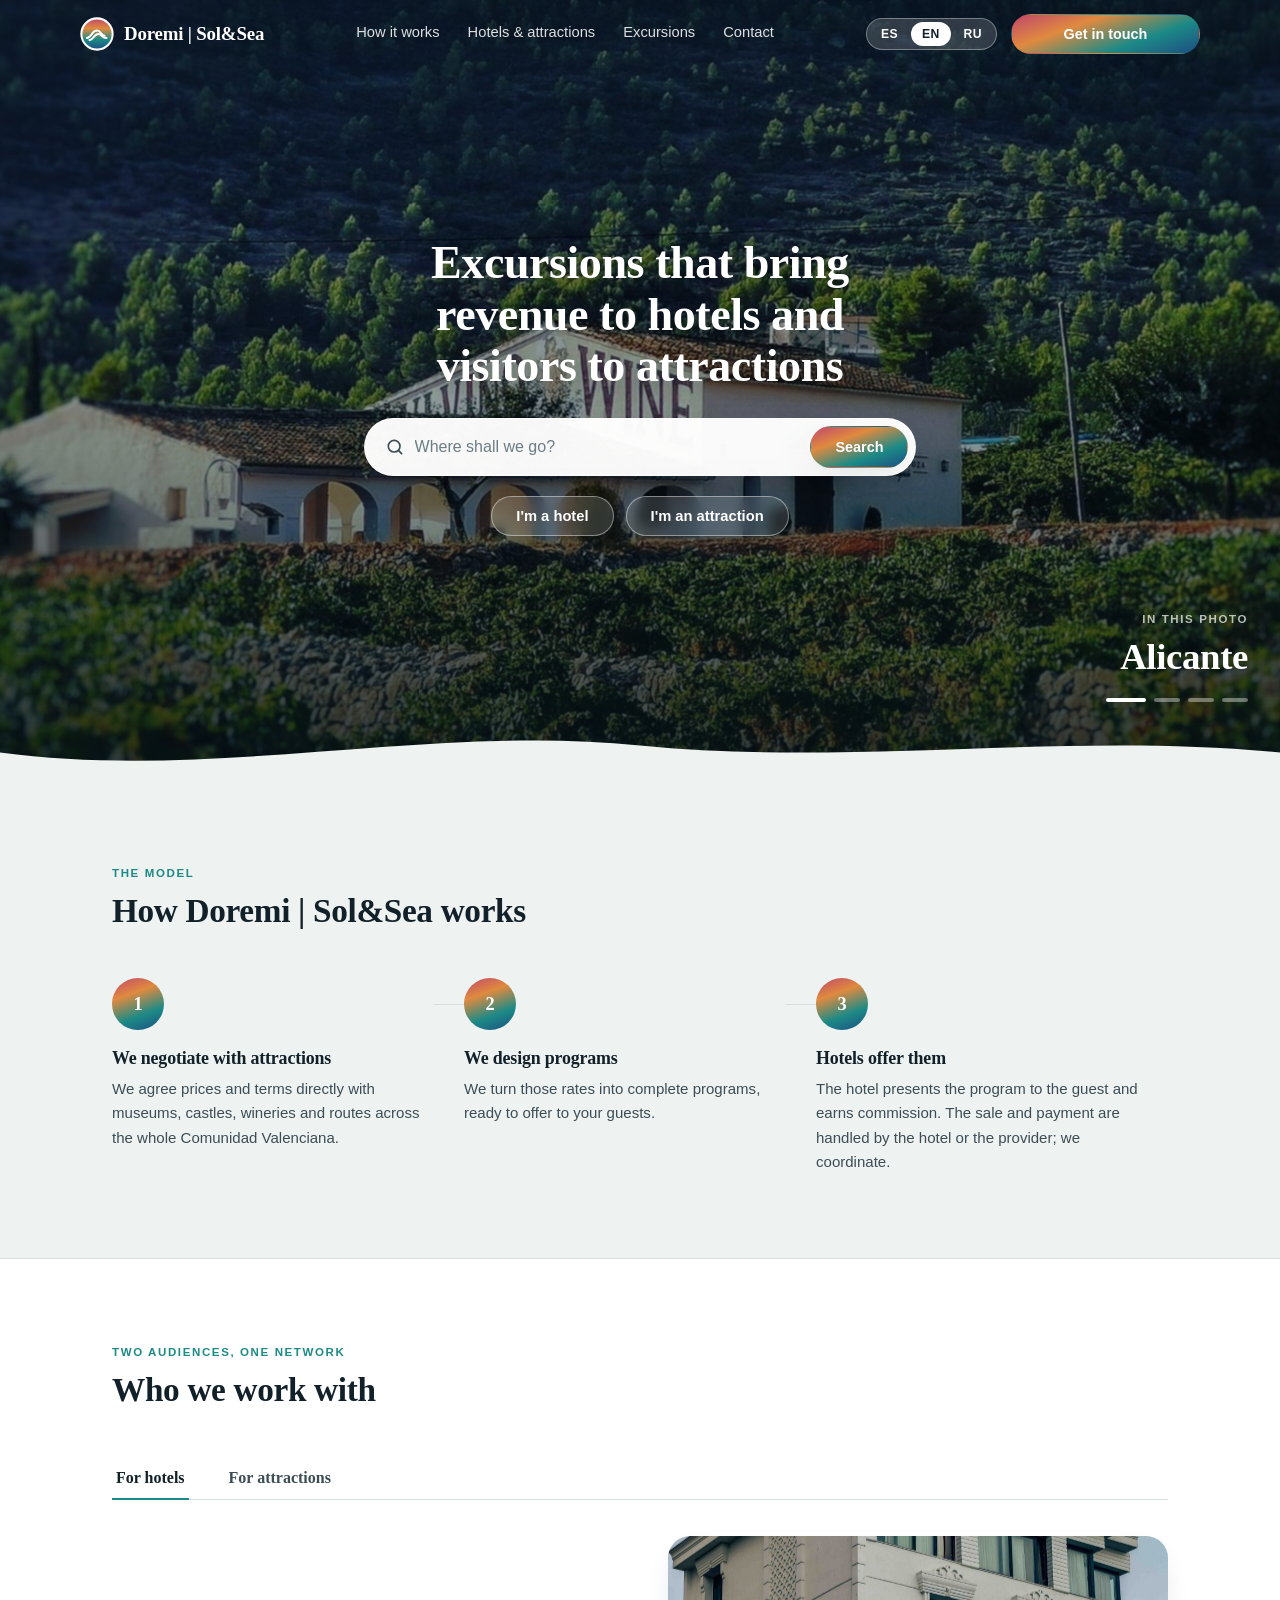
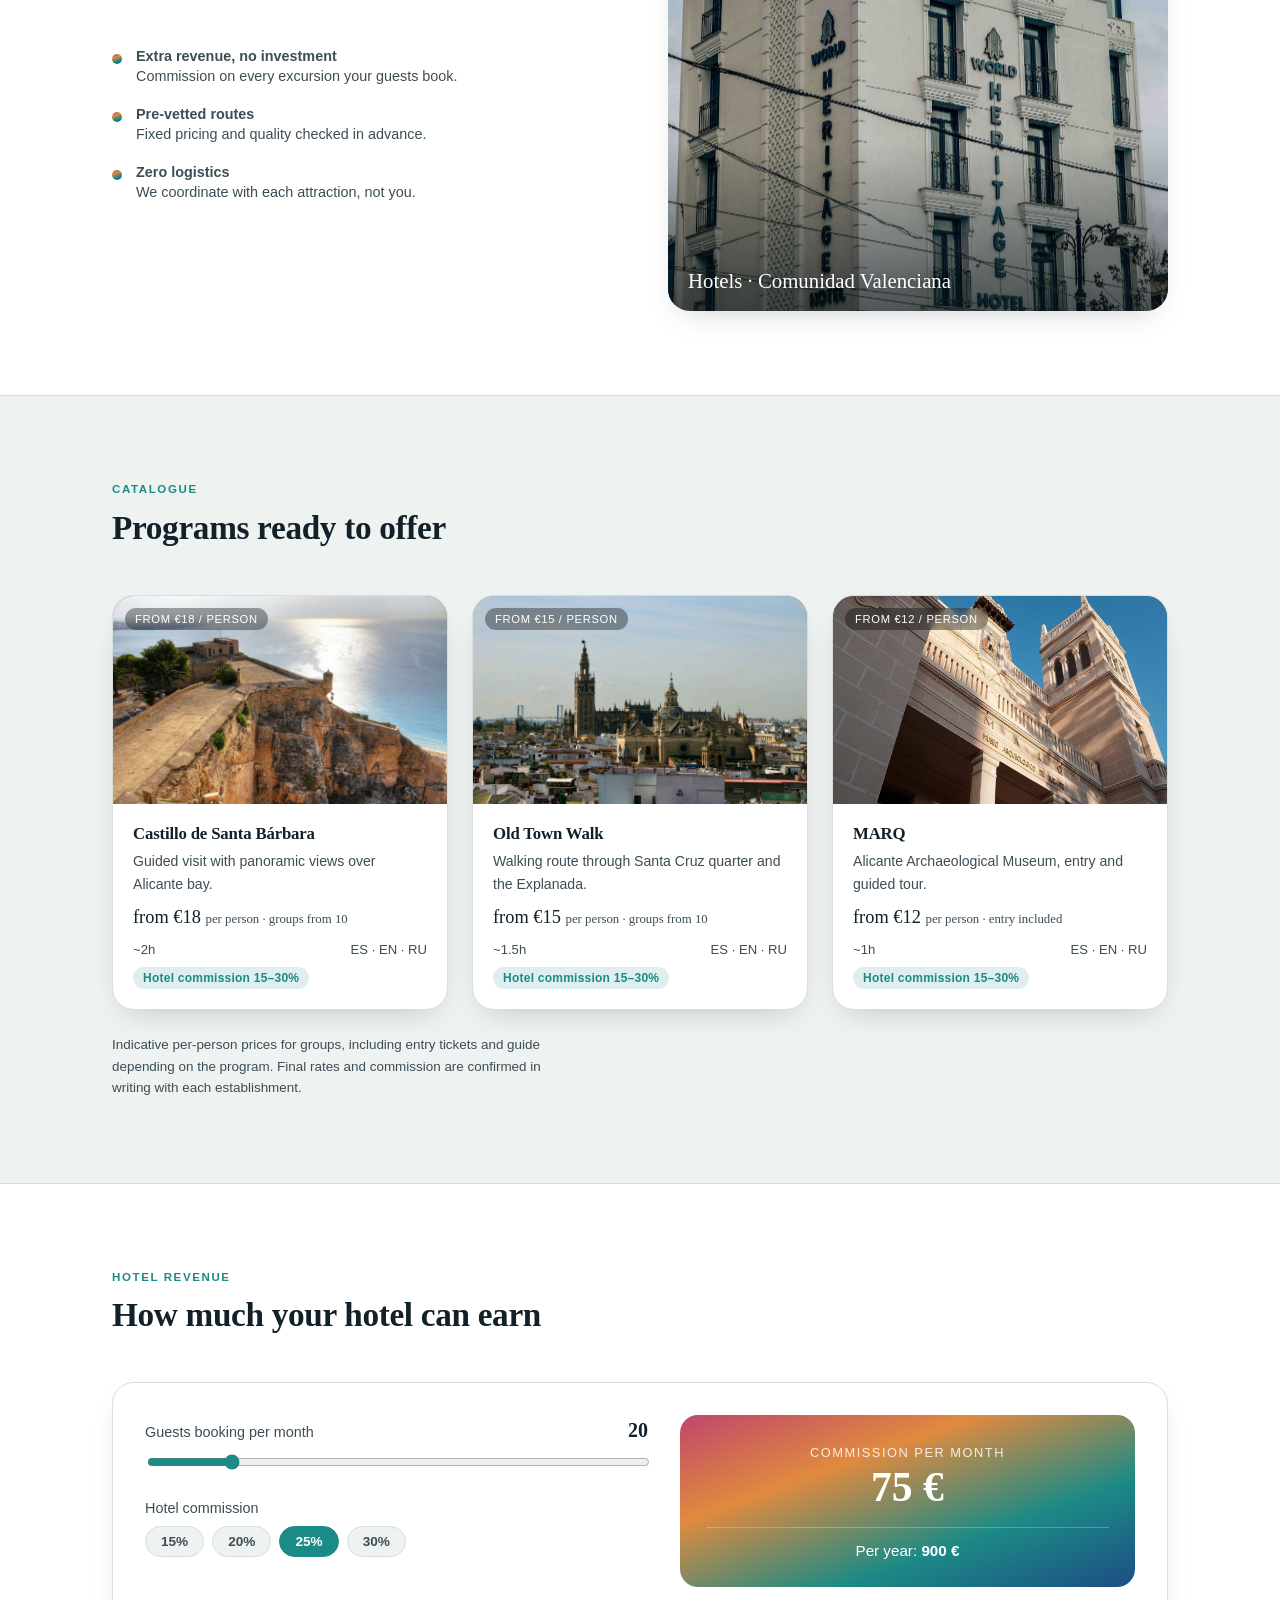
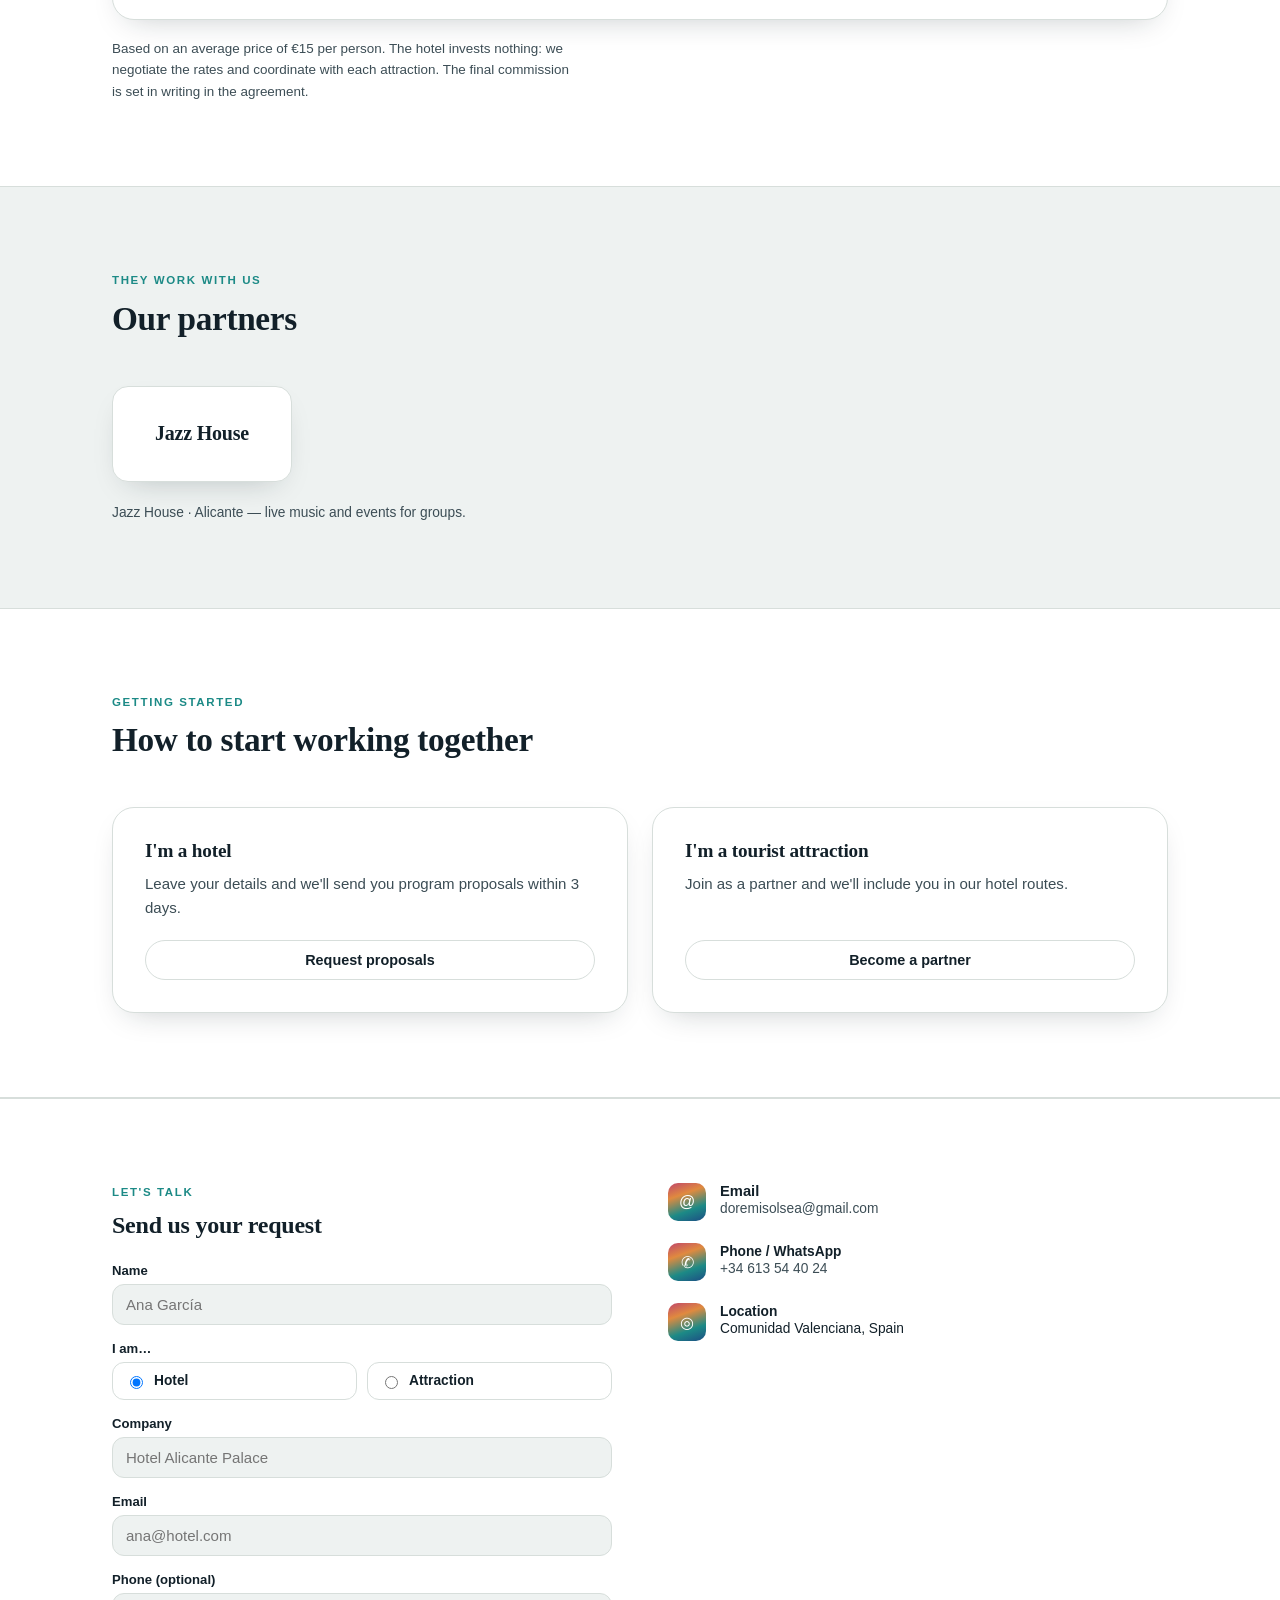
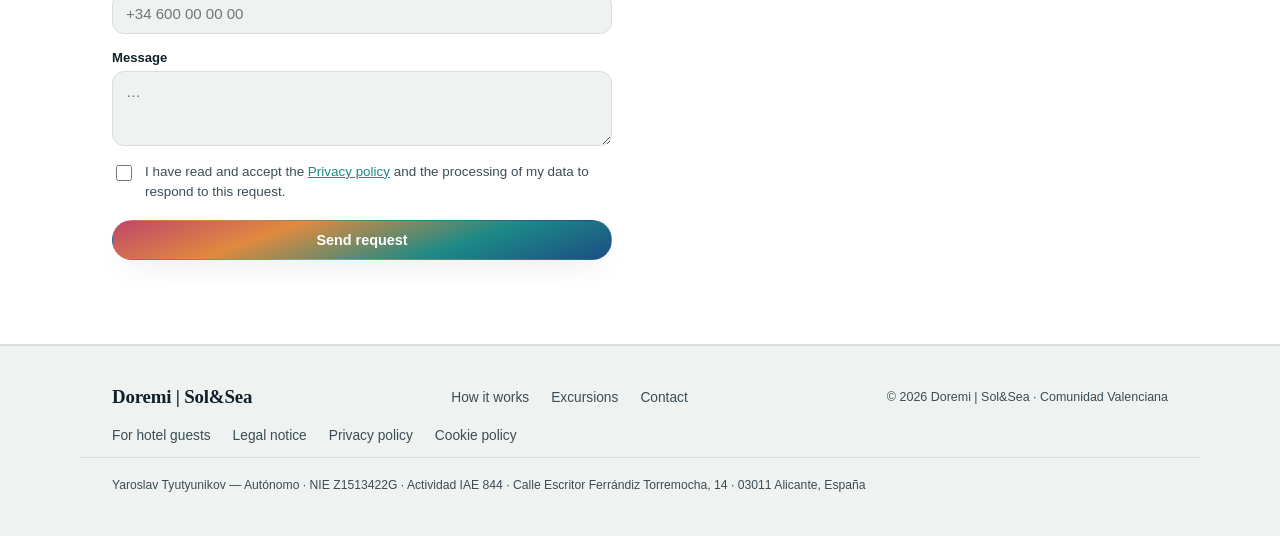
==== commit cce5a52e: "Кнопка в шапке больше не прыгает при смене языка Надписи разной длины («Solicitar información» — 21 " ====
--- a/public/index.html
+++ b/public/index.html
@@ -148,6 +148,18 @@
   }
   nav a:hover, nav a:focus-visible{ color:var(--ink); border-color:var(--accent); outline:none; }
   .header-actions{ display:flex; align-items:center; gap:14px; }
+  /* Кнопка в шапке держит ширину самого длинного перевода, поэтому при
+     переключении языка не прыгает. Все три надписи лежат в одной ячейке
+     сетки: невидимые скрыты через visibility, а не display, и продолжают
+     задавать ширину. */
+  .header-actions .btn{ display:inline-grid; justify-items:center; }
+  .header-actions .btn > span{ grid-area:1 / 1; }
+  .header-actions .btn > [lang-en],
+  .header-actions .btn > [lang-ru]{ display:block; visibility:hidden; }
+  html.lang-en .header-actions .btn > [lang-es],
+  html.lang-ru .header-actions .btn > [lang-es]{ display:block; visibility:hidden; }
+  html.lang-en .header-actions .btn > [lang-en],
+  html.lang-ru .header-actions .btn > [lang-ru]{ visibility:visible; }
 
   /* header sobre la foto del hero / header over the hero photo */
   header.over-hero{
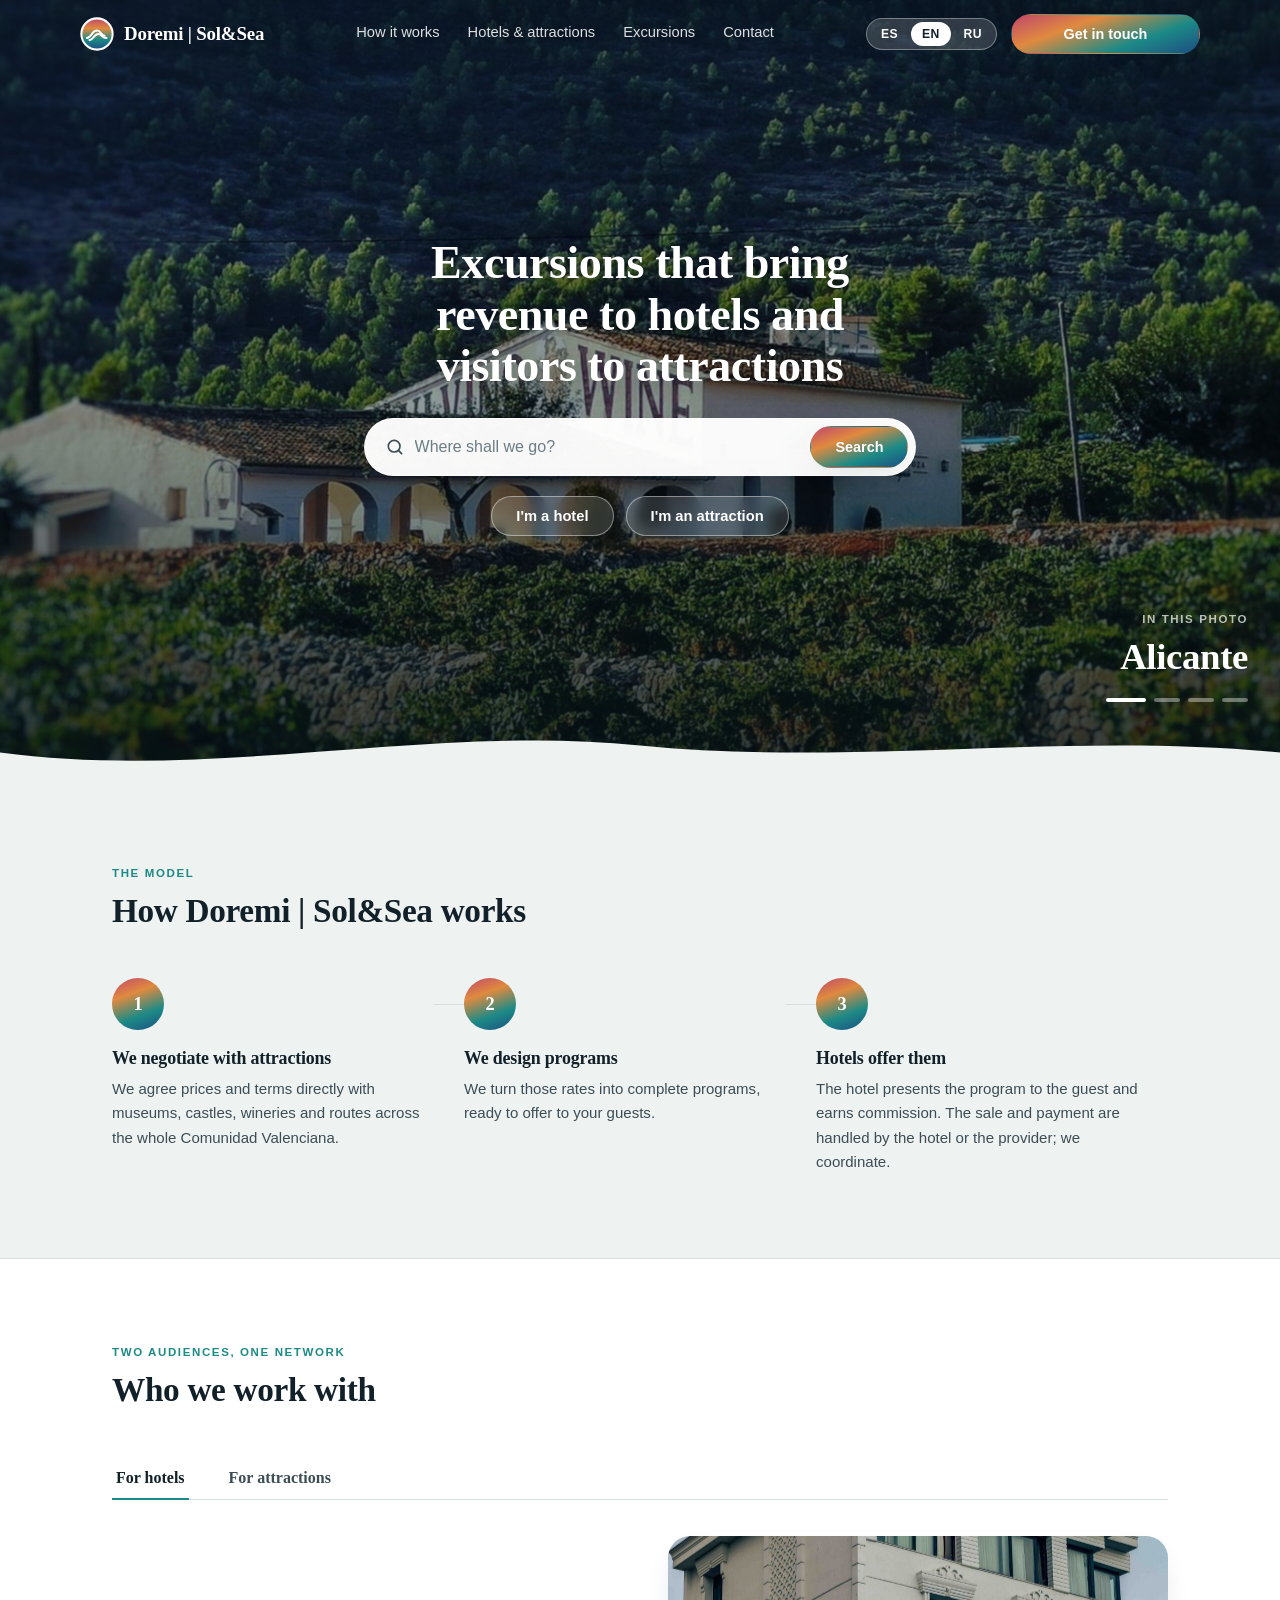
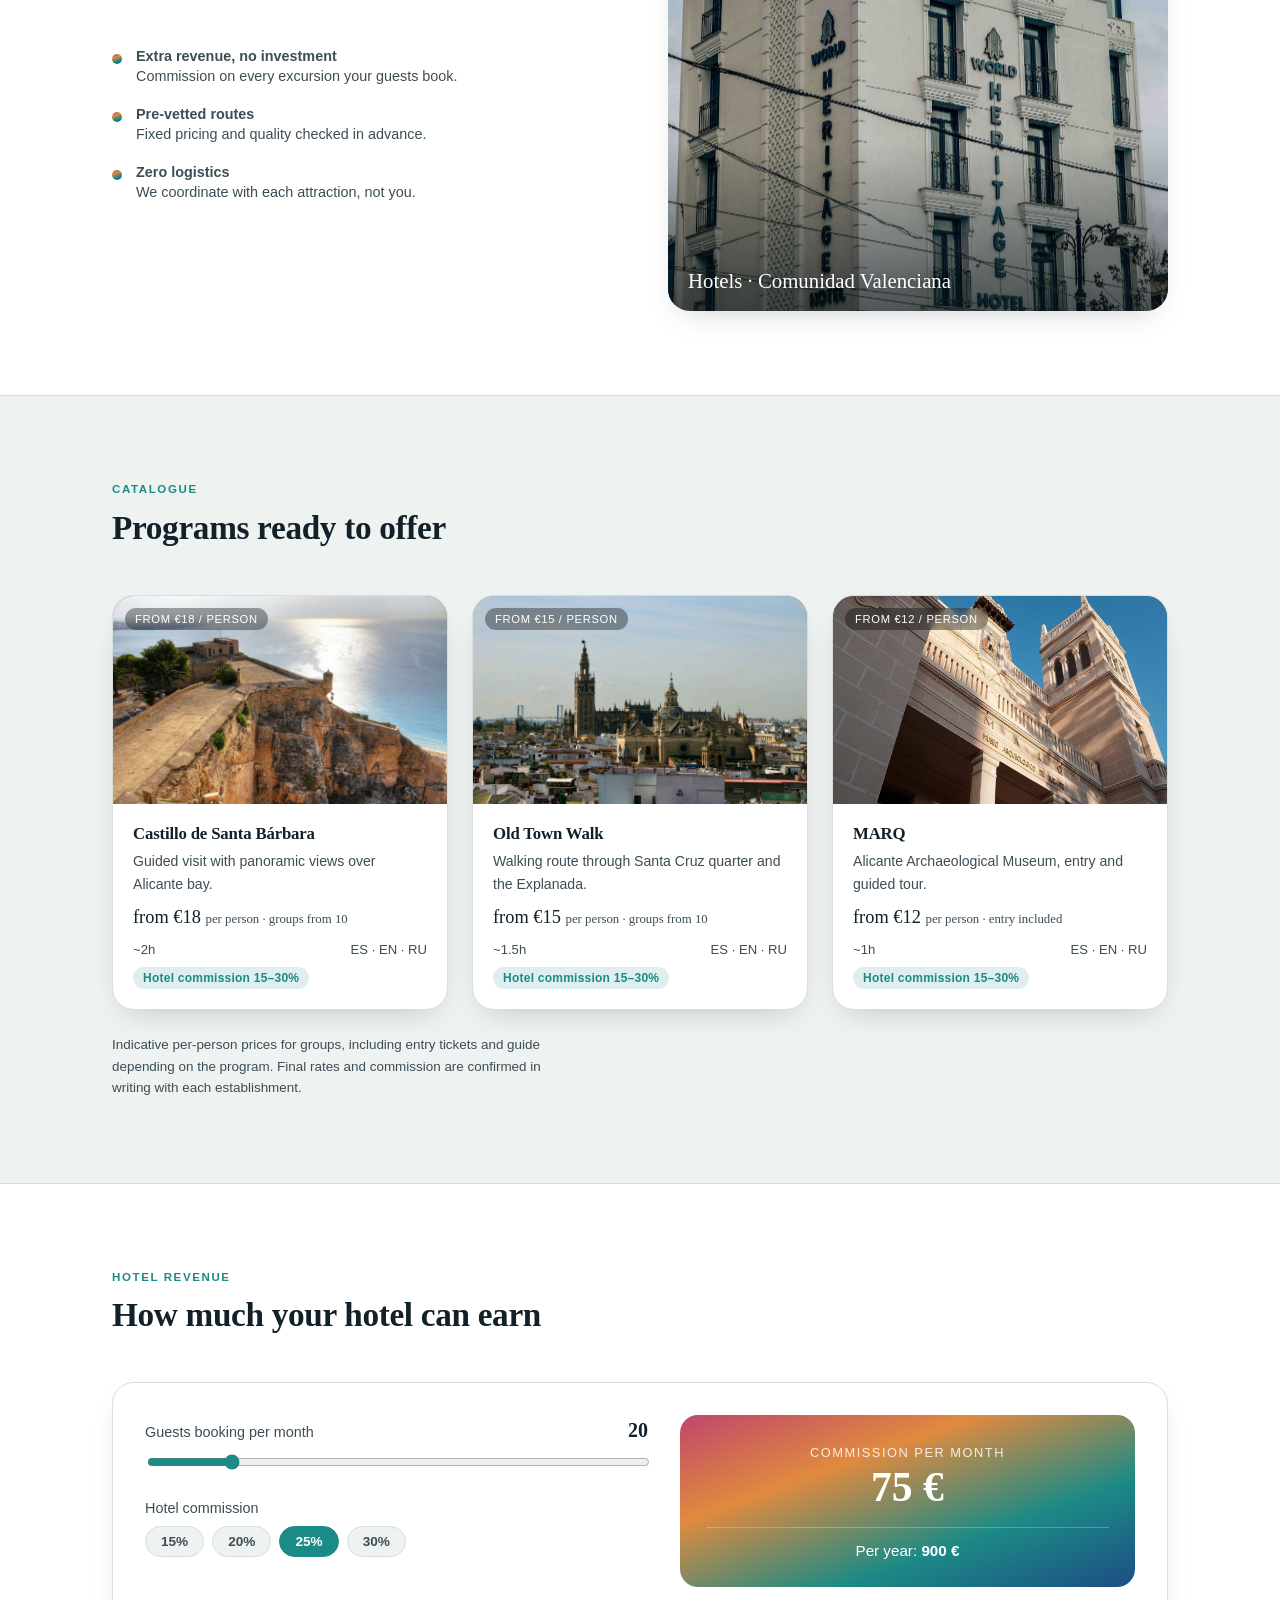
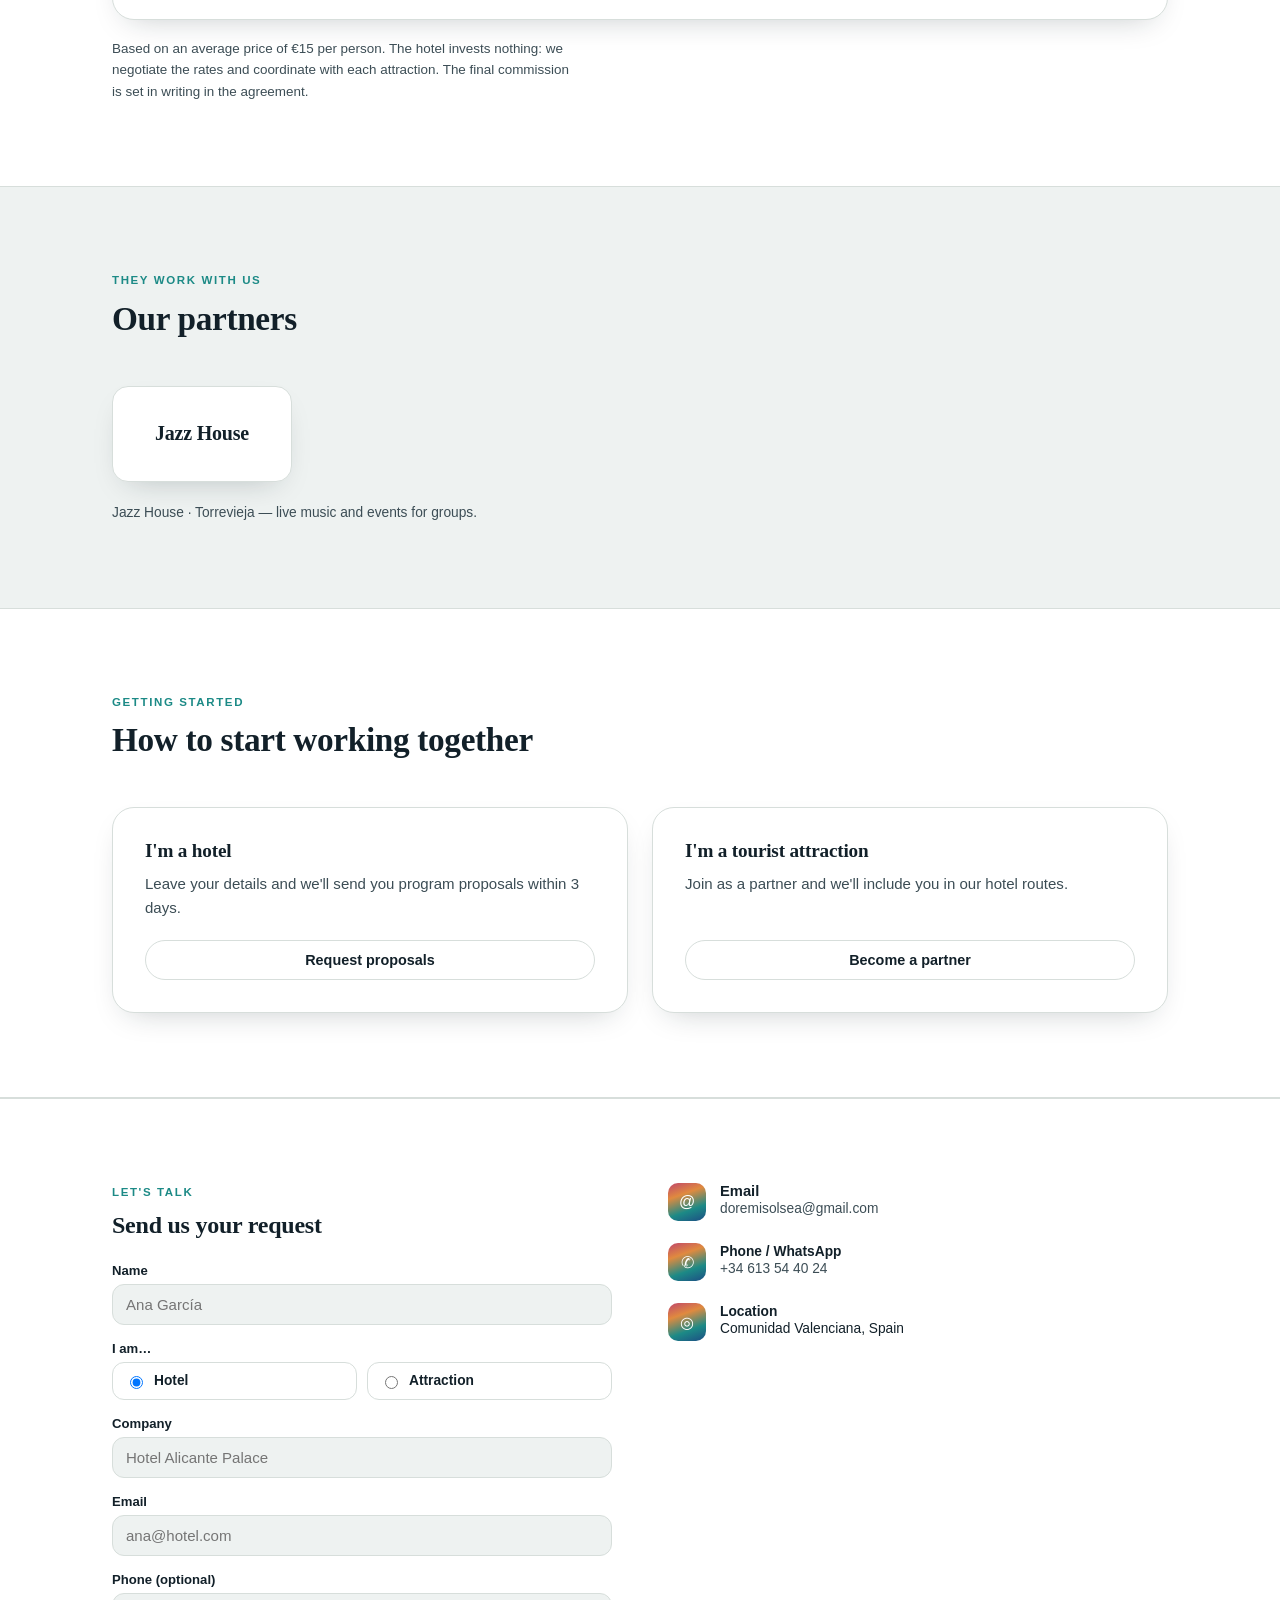
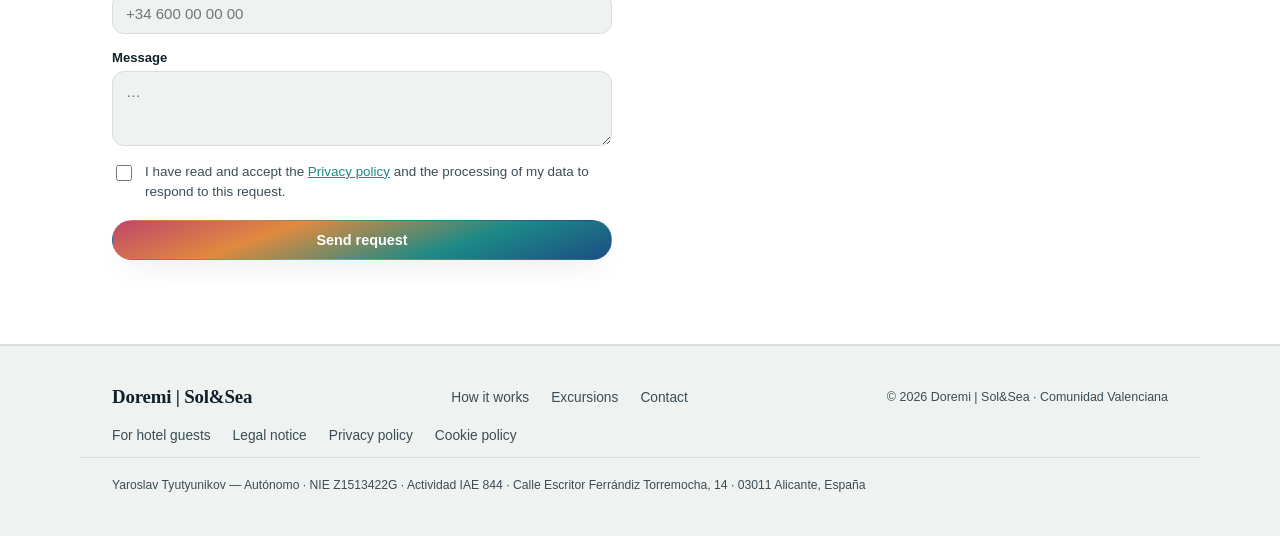
==== commit 186f3706: "Jazz House — Торревьеха вместо Аликанте Партнёр находится в Торревьехе. Поправлена подпись под логот" ====
--- a/public/index.html
+++ b/public/index.html
@@ -1009,9 +1009,9 @@
       </div>
     </div>
     <p class="partners-note">
-      <span lang-es>Jazz House · Alicante — música en directo y eventos para grupos.</span>
-      <span lang-en>Jazz House · Alicante — live music and events for groups.</span>
-      <span lang-ru>Jazz House · Аликанте — живая музыка и мероприятия для групп.</span>
+      <span lang-es>Jazz House · Torrevieja — música en directo y eventos para grupos.</span>
+      <span lang-en>Jazz House · Torrevieja — live music and events for groups.</span>
+      <span lang-ru>Jazz House · Торревьеха — живая музыка и мероприятия для групп.</span>
     </p>
   </div>
 </section>
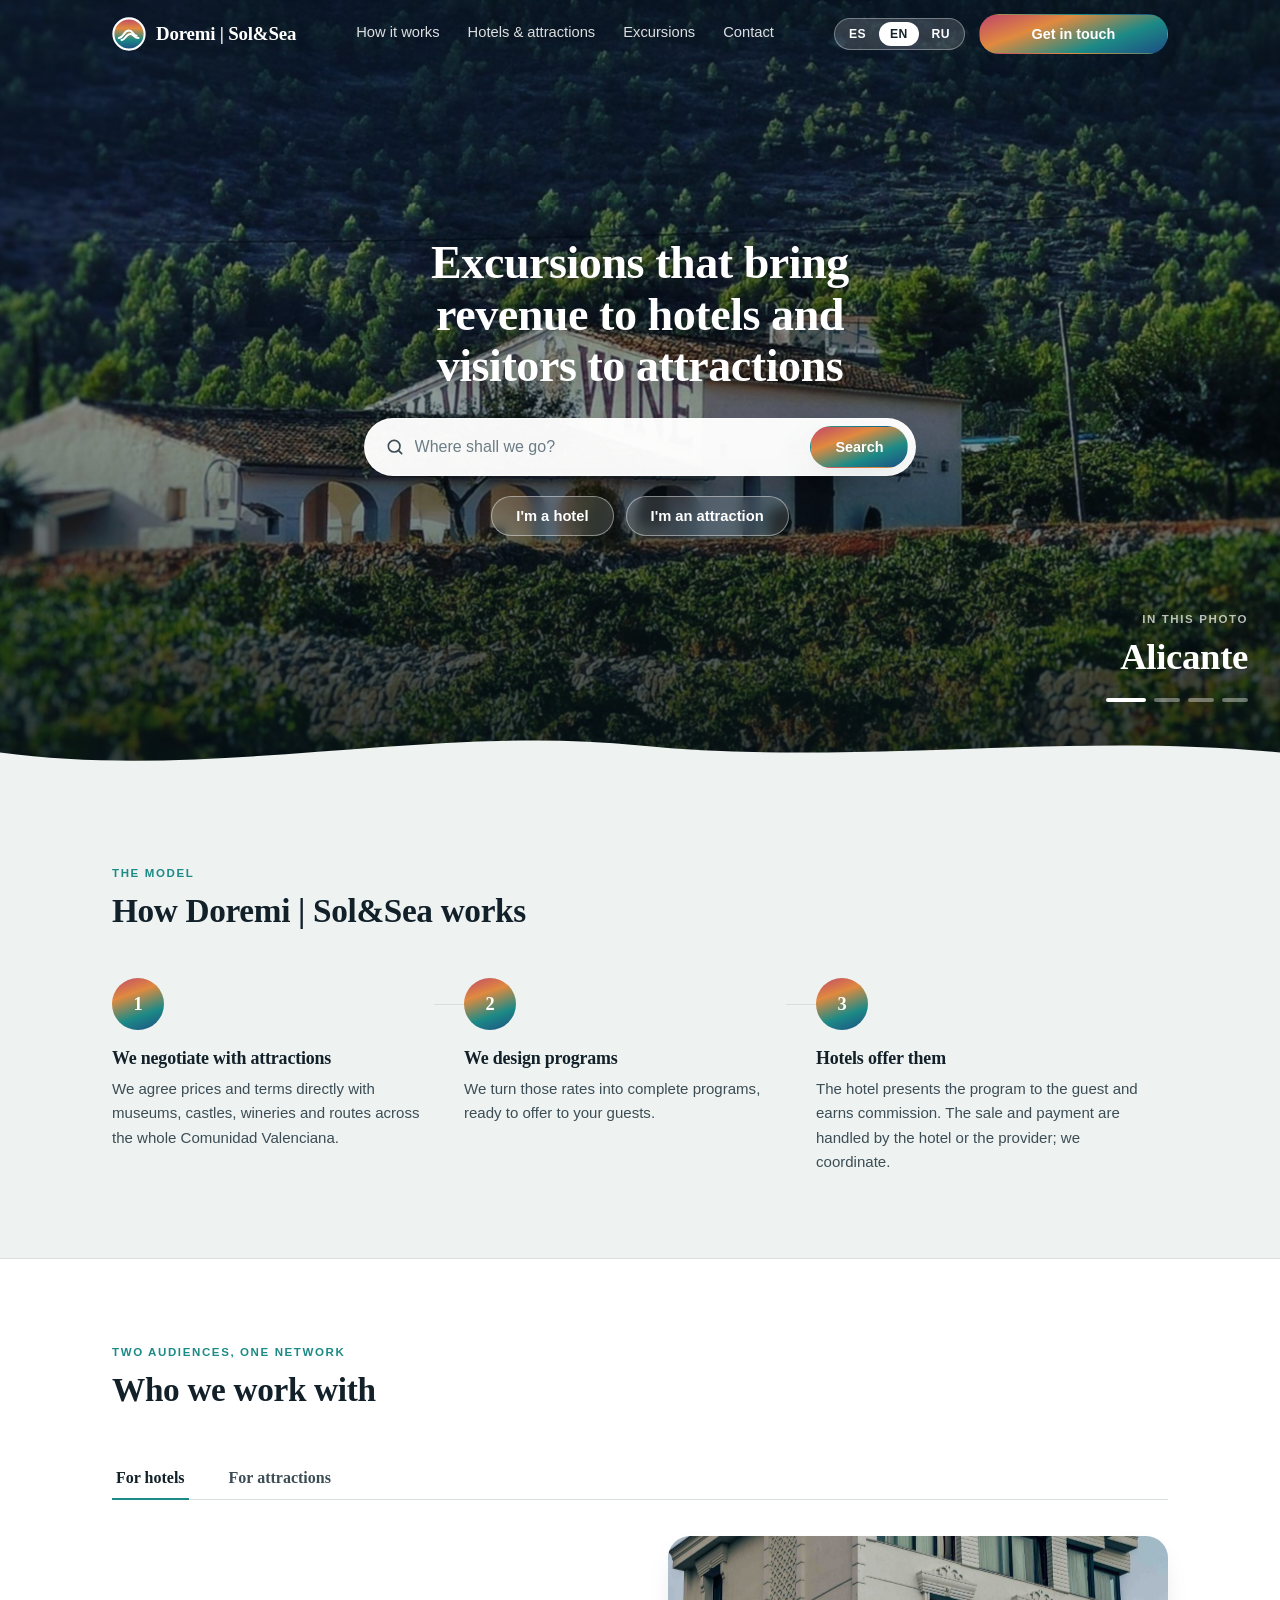
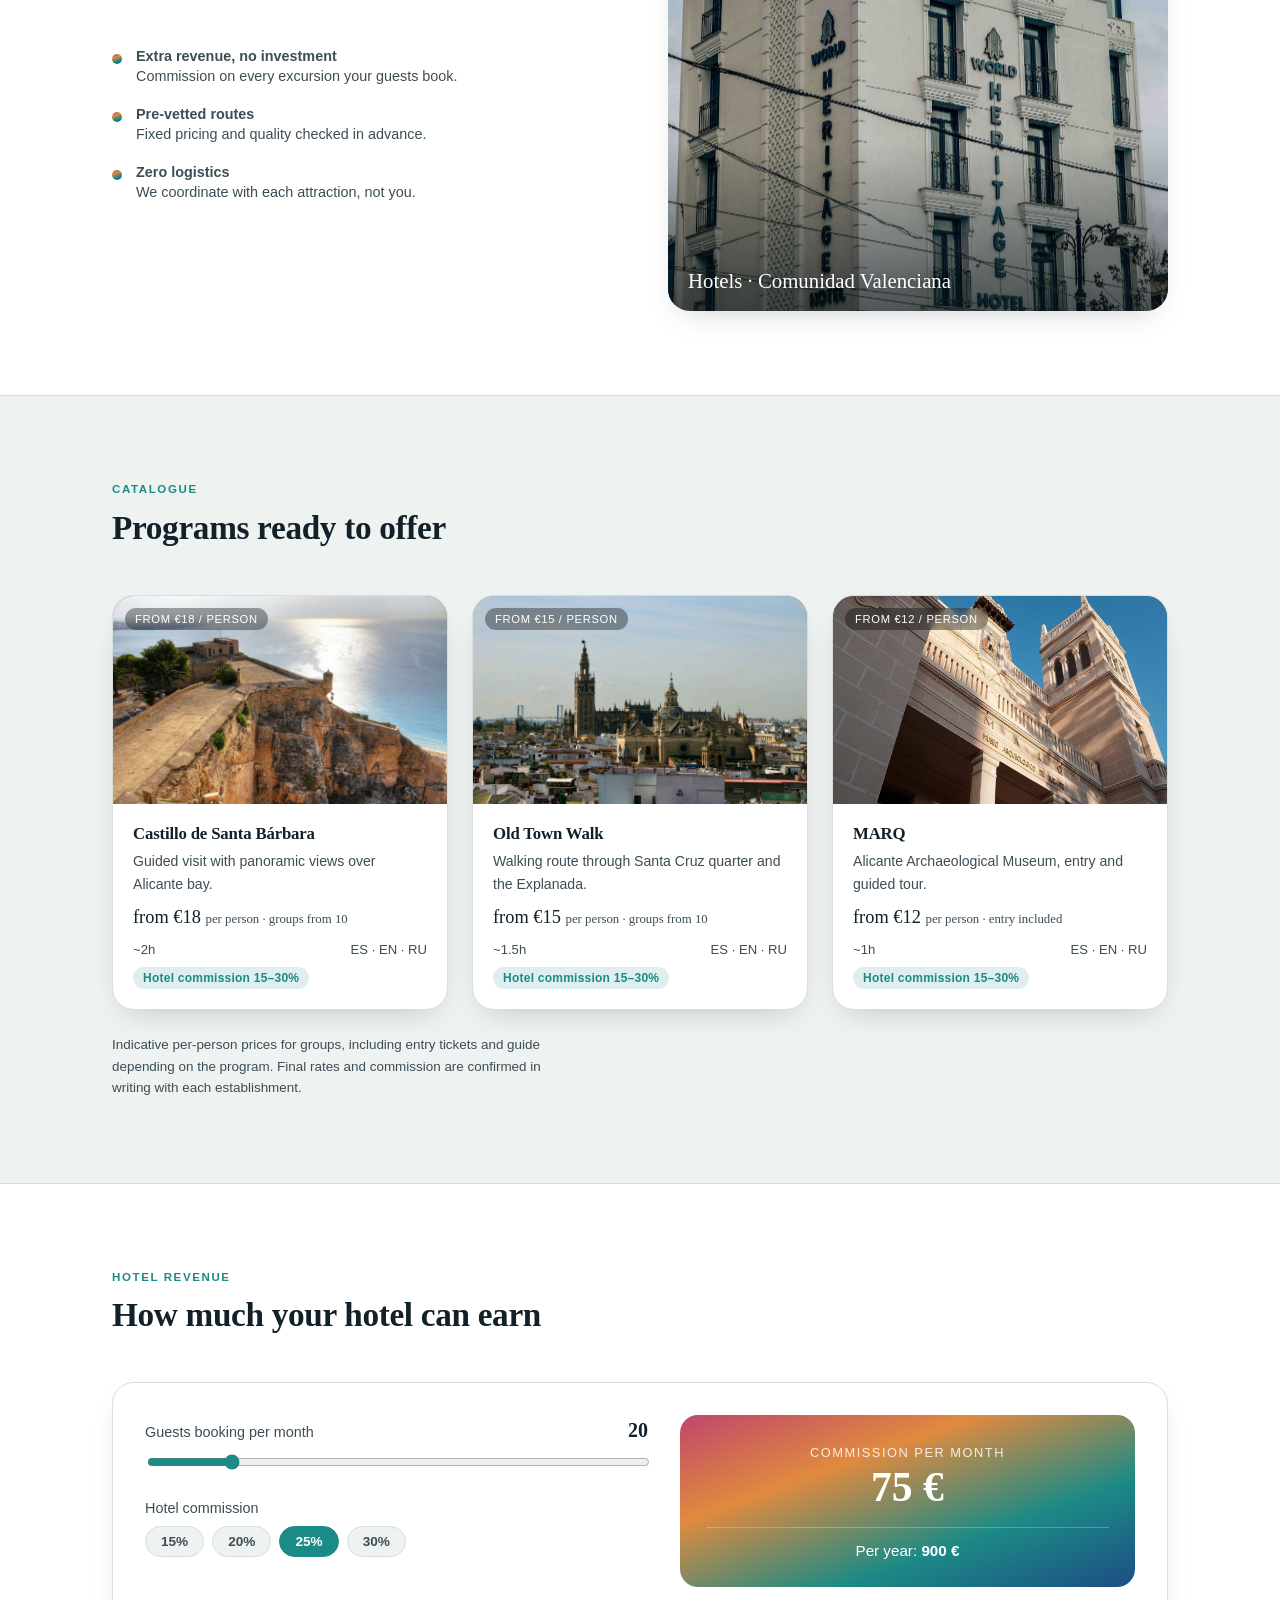
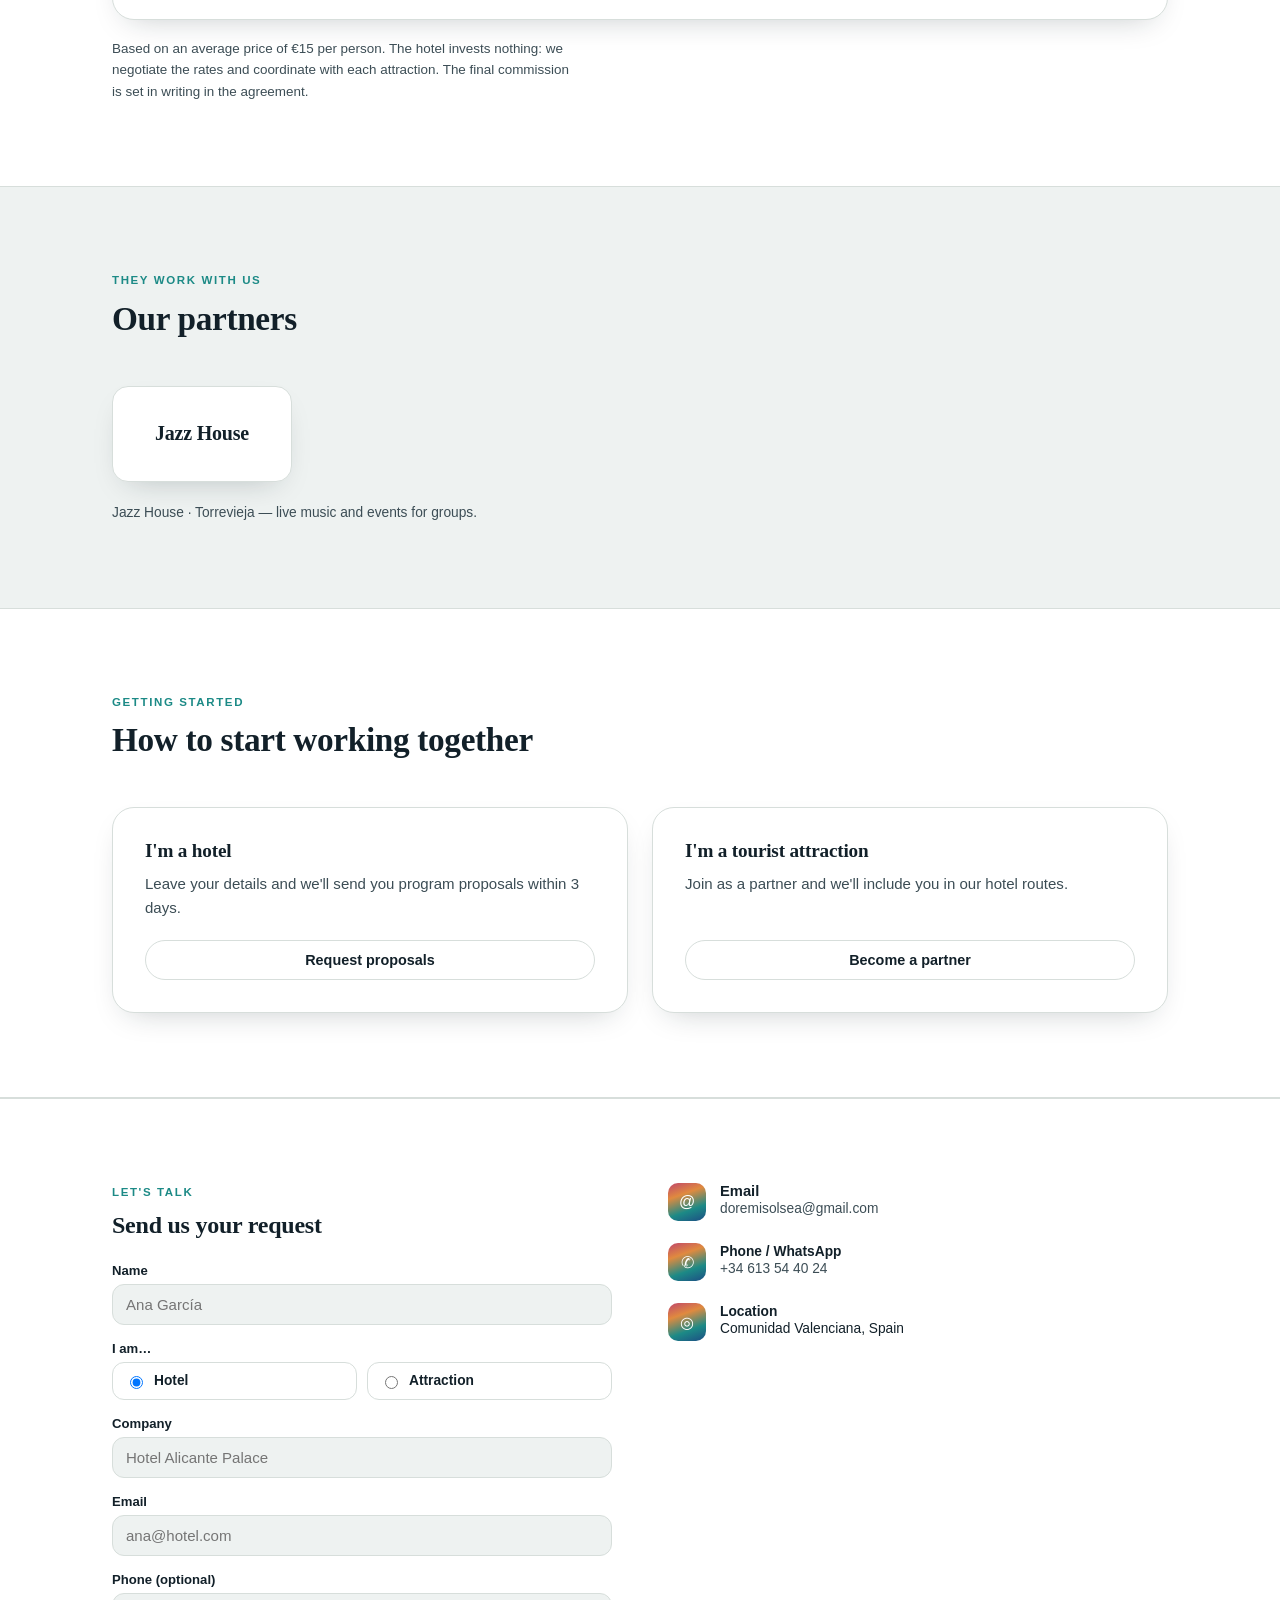
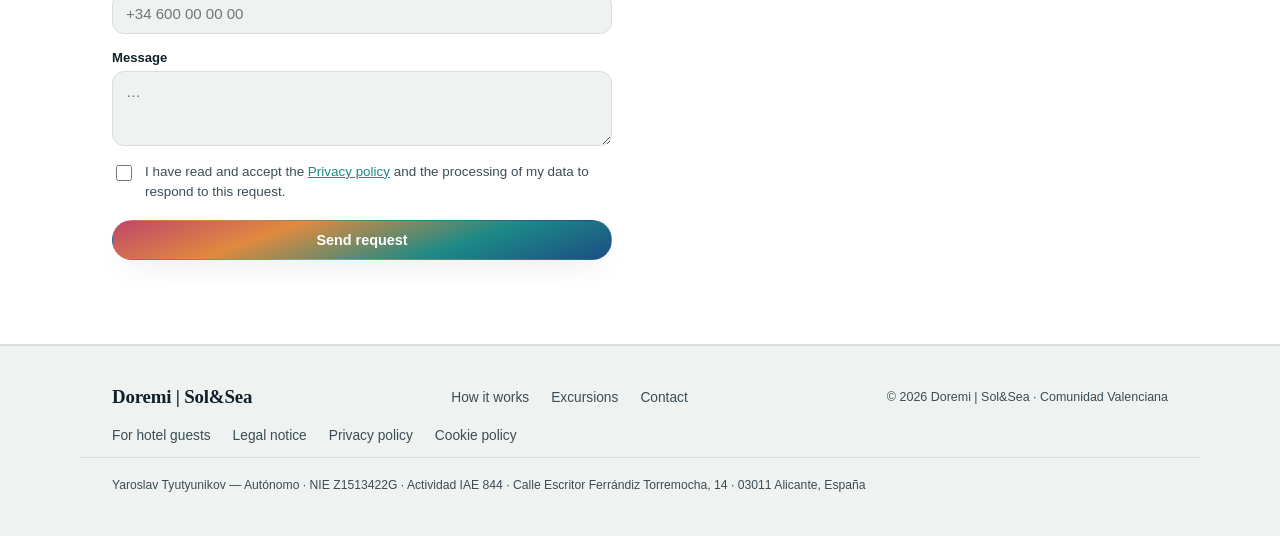
==== commit 58d82dd3: "Мобильная шапка: поля по краям и меню-бургер Две правки первого экрана на телефоне.  1. `.header-inn" ====
--- a/public/index.html
+++ b/public/index.html
@@ -130,9 +130,11 @@
     backdrop-filter:blur(10px);
     border-bottom:1px solid var(--line);
   }
+  /* Только вертикальные отступы: горизонтальные поля приходят от .wrap,
+     иначе на узких экранах шапка прилипает к краям экрана. */
   .header-inner{
     display:flex; align-items:center; justify-content:space-between;
-    padding:14px 0;
+    padding-top:14px; padding-bottom:14px;
   }
   .brand{ display:flex; align-items:center; gap:10px; }
   .brand{ flex:none; }
@@ -161,6 +163,41 @@
   html.lang-en .header-actions .btn > [lang-en],
   html.lang-ru .header-actions .btn > [lang-ru]{ visibility:visible; }
 
+  /* burger: появляется там, где прячется горизонтальное меню */
+  .menu-btn{
+    display:none; flex:none; width:40px; height:40px; padding:0;
+    align-items:center; justify-content:center; cursor:pointer;
+    background:transparent; color:var(--ink);
+    border:1px solid var(--line); border-radius:13px;
+  }
+  .menu-btn:focus-visible{ outline:2px solid var(--accent); outline-offset:2px; }
+  .menu-btn i{ display:block; position:relative; width:18px; height:2px; border-radius:2px; background:currentColor; }
+  .menu-btn i::before, .menu-btn i::after{
+    content:""; position:absolute; left:0; width:18px; height:2px; border-radius:2px;
+    background:currentColor; transition:top .18s, transform .18s;
+  }
+  .menu-btn i::before{ top:-6px; }
+  .menu-btn i::after{ top:6px; }
+  .menu-btn[aria-expanded="true"] i{ background:transparent; }
+  .menu-btn[aria-expanded="true"] i::before{ top:0; transform:rotate(45deg); }
+  .menu-btn[aria-expanded="true"] i::after{ top:0; transform:rotate(-45deg); }
+
+  .mobile-menu{
+    display:none; position:absolute; left:0; right:0; top:100%;
+    background:var(--paper-raised); border-bottom:1px solid var(--line);
+    box-shadow:0 22px 44px -26px rgba(8,24,32,0.6);
+    padding:6px 32px 20px;
+  }
+  .mobile-menu.is-open{ display:block; }
+  .mobile-menu a:not(.btn){
+    display:block; text-decoration:none; color:var(--ink);
+    font-size:1rem; padding:14px 0; border-bottom:1px solid var(--line);
+  }
+  .mobile-menu a:not(.btn):hover,
+  .mobile-menu a:not(.btn):focus-visible{ color:var(--accent); outline:none; }
+  .mobile-menu .menu-guest{ color:var(--ink-soft); font-size:0.92rem; }
+  .mobile-menu .btn{ display:flex; width:100%; margin-top:16px; justify-content:center; }
+
   /* header sobre la foto del hero / header over the hero photo */
   header.over-hero{
     background:transparent; backdrop-filter:none; border-bottom-color:transparent;
@@ -173,6 +210,7 @@
   header.over-hero .lang-toggle button[aria-pressed="true"]{ background:#fff; color:#122029; }
   header.over-hero .brand svg circle,
   header.over-hero .brand svg path{ stroke:#fff; }
+  header.over-hero .menu-btn{ color:#fff; border-color:rgba(255,255,255,0.34); background:rgba(255,255,255,0.16); }
 
   .lang-toggle{
     display:flex; border:1px solid var(--line); border-radius:999px; padding:3px;
@@ -597,6 +635,7 @@
   }
   @media (max-width:980px){
     nav{ display:none; }
+    .menu-btn{ display:inline-flex; }
   }
 
   @media (max-width:880px){
@@ -620,8 +659,11 @@
     .search-go{ width:100%; justify-content:center; }
     .hero{ padding-bottom:150px; }
     .hero-caption{ bottom:64px; }
+    .wrap{ padding:0 20px; }
+    .mobile-menu{ padding-left:20px; padding-right:20px; }
+    /* на узком экране кнопку заменяет пункт в выпадающем меню */
+    .header-actions > .btn{ display:none; }
     .header-actions{ gap:8px; }
-    .header-actions .btn{ padding:7px 11px; font-size:0.72rem; }
     .lang-toggle{ padding:2px; }
     .lang-toggle button{ padding:4px 7px; font-size:0.66rem; letter-spacing:0; }
     .brand-name{ font-size:0.9rem; }
@@ -683,7 +725,22 @@
       <a href="#contacto" class="btn btn-primary">
         <span lang-es>Solicitar información</span><span lang-en>Get in touch</span><span lang-ru>Оставить заявку</span>
       </a>
-    </div>
+      <button type="button" class="menu-btn" id="menu-btn" aria-expanded="false"
+              aria-controls="mobile-menu" aria-label="Menú · Menu · Меню"><i></i></button>
+    </div>
+  </div>
+
+  <!-- Меню для узких экранов: то же, что в nav, плюс кнопка заявки -->
+  <div class="mobile-menu wrap" id="mobile-menu">
+    <a href="#como-funciona"><span lang-es>Cómo funciona</span><span lang-en>How it works</span><span lang-ru>Как это работает</span></a>
+    <a href="#audiencias"><span lang-es>Hoteles y atracciones</span><span lang-en>Hotels &amp; attractions</span><span lang-ru>Отелям и объектам</span></a>
+    <a href="#excursiones"><span lang-es>Excursiones</span><span lang-en>Excursions</span><span lang-ru>Экскурсии</span></a>
+    <a href="#ingresos"><span lang-es>Ingresos del hotel</span><span lang-en>Hotel revenue</span><span lang-ru>Доход отеля</span></a>
+    <a href="#contacto"><span lang-es>Contacto</span><span lang-en>Contact</span><span lang-ru>Контакты</span></a>
+    <a class="menu-guest" href="guest.html"><span lang-es>Para huéspedes del hotel</span><span lang-en>For hotel guests</span><span lang-ru>Для гостей отеля</span></a>
+    <a href="#contacto" class="btn btn-primary">
+      <span lang-es>Solicitar información</span><span lang-en>Get in touch</span><span lang-ru>Оставить заявку</span>
+    </a>
   </div>
 </header>
 
@@ -1435,6 +1492,32 @@
     });
   }
 
+  /* ---------- Меню для узких экранов ---------- */
+  var menuBtn = document.getElementById('menu-btn');
+  var mobileMenu = document.getElementById('mobile-menu');
+  function setMenu(open){
+    if(!menuBtn) return;
+    menuBtn.setAttribute('aria-expanded', open ? 'true' : 'false');
+    mobileMenu.classList.toggle('is-open', open);
+  }
+  if(menuBtn){
+    menuBtn.addEventListener('click', function(){
+      setMenu(menuBtn.getAttribute('aria-expanded') !== 'true');
+    });
+    mobileMenu.addEventListener('click', function(e){
+      if(e.target.closest('a')){ setMenu(false); }
+    });
+    document.addEventListener('keydown', function(e){
+      if(e.key === 'Escape'){ setMenu(false); }
+    });
+    document.addEventListener('click', function(e){
+      if(!e.target.closest('header')){ setMenu(false); }
+    });
+    window.addEventListener('resize', function(){
+      if(window.innerWidth > 980){ setMenu(false); }
+    });
+  }
+
   /* ---------- Header transparente sobre la foto / transparent header over the photo ---------- */
   var headerEl = document.querySelector('header');
   function measureHeader(){
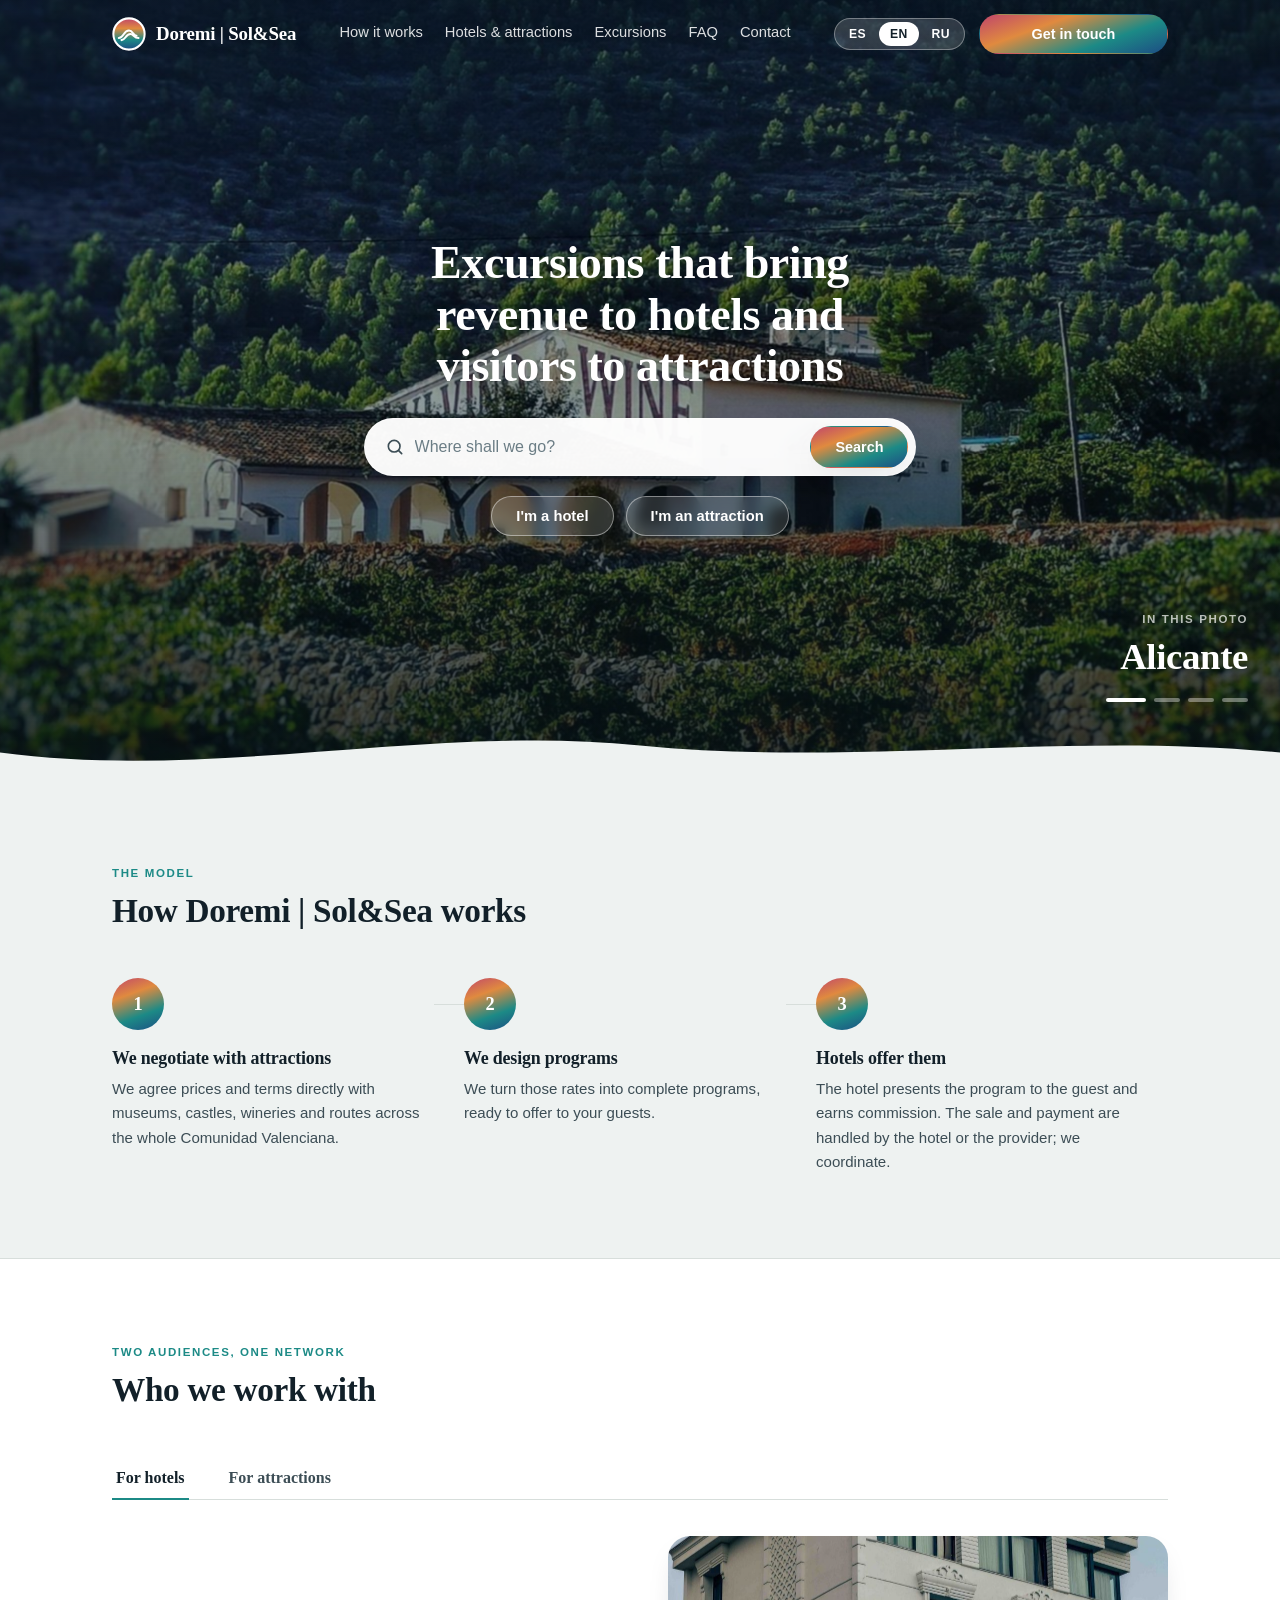
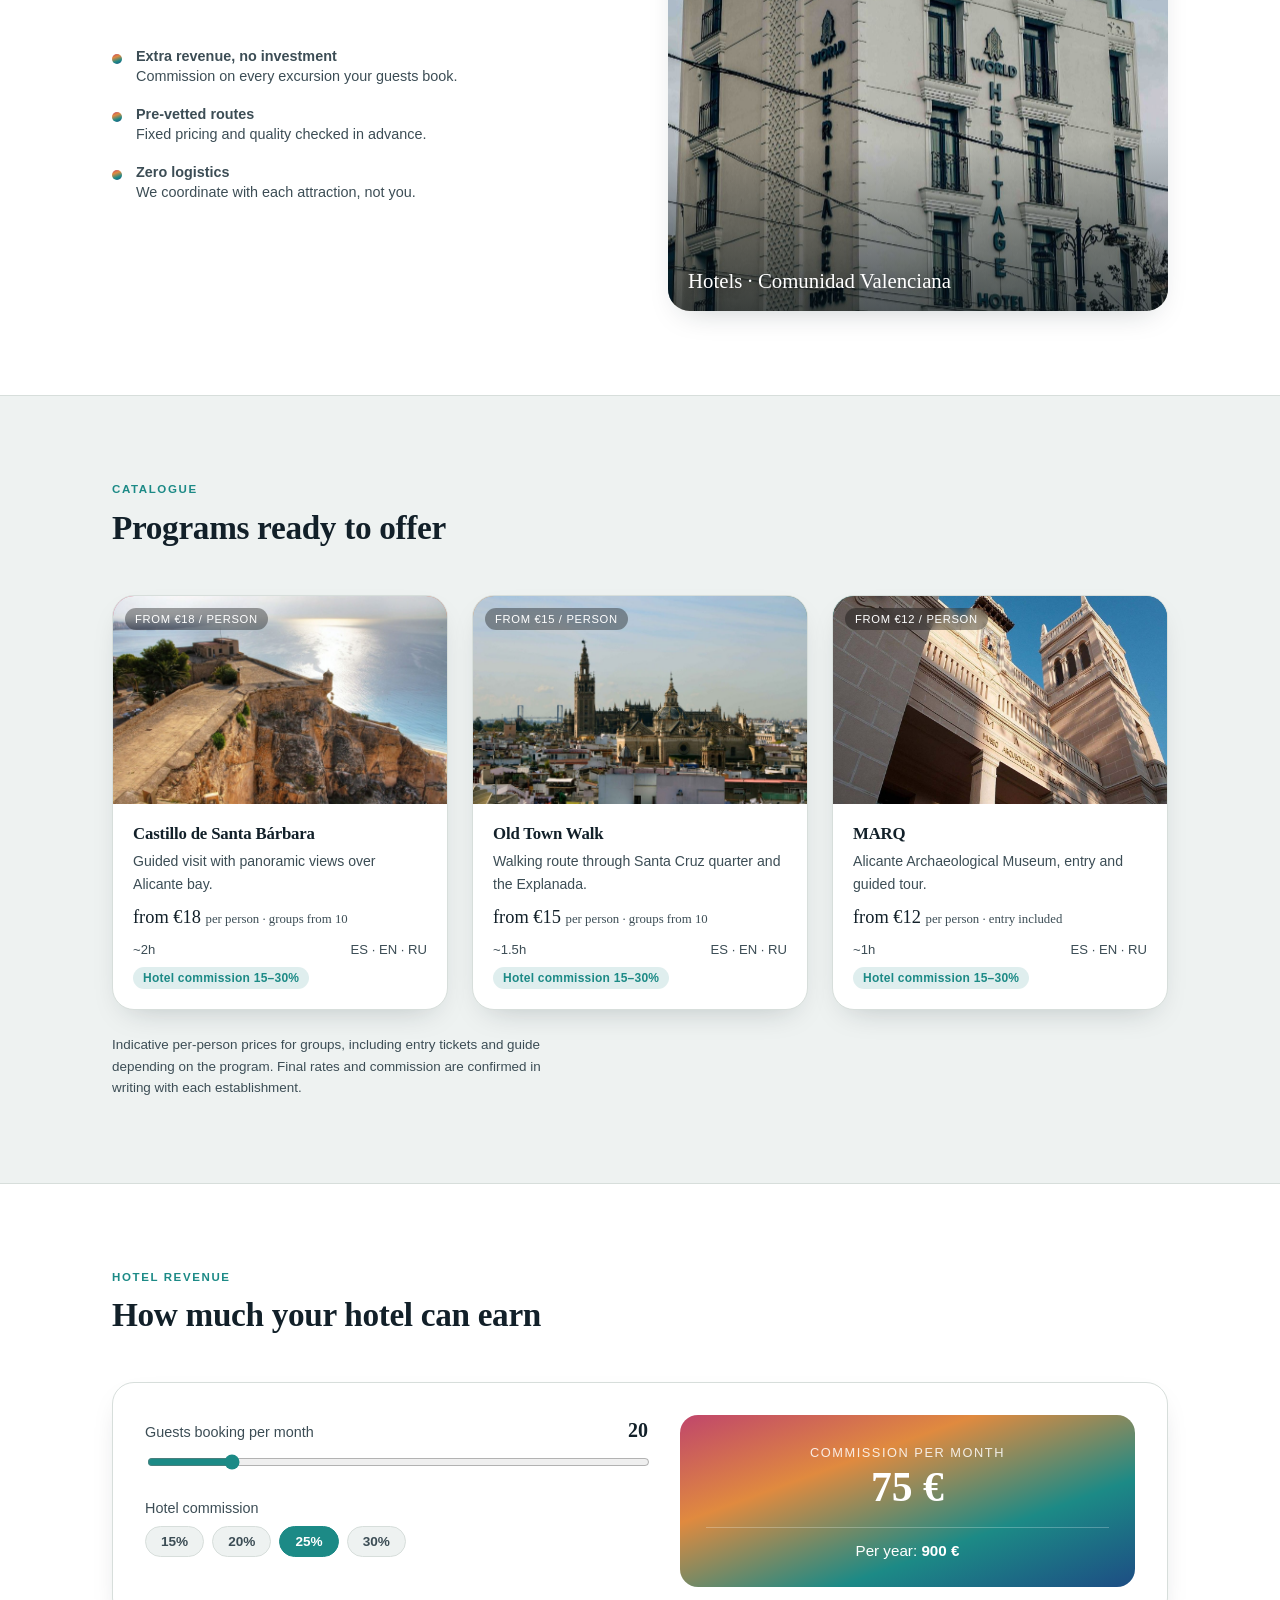
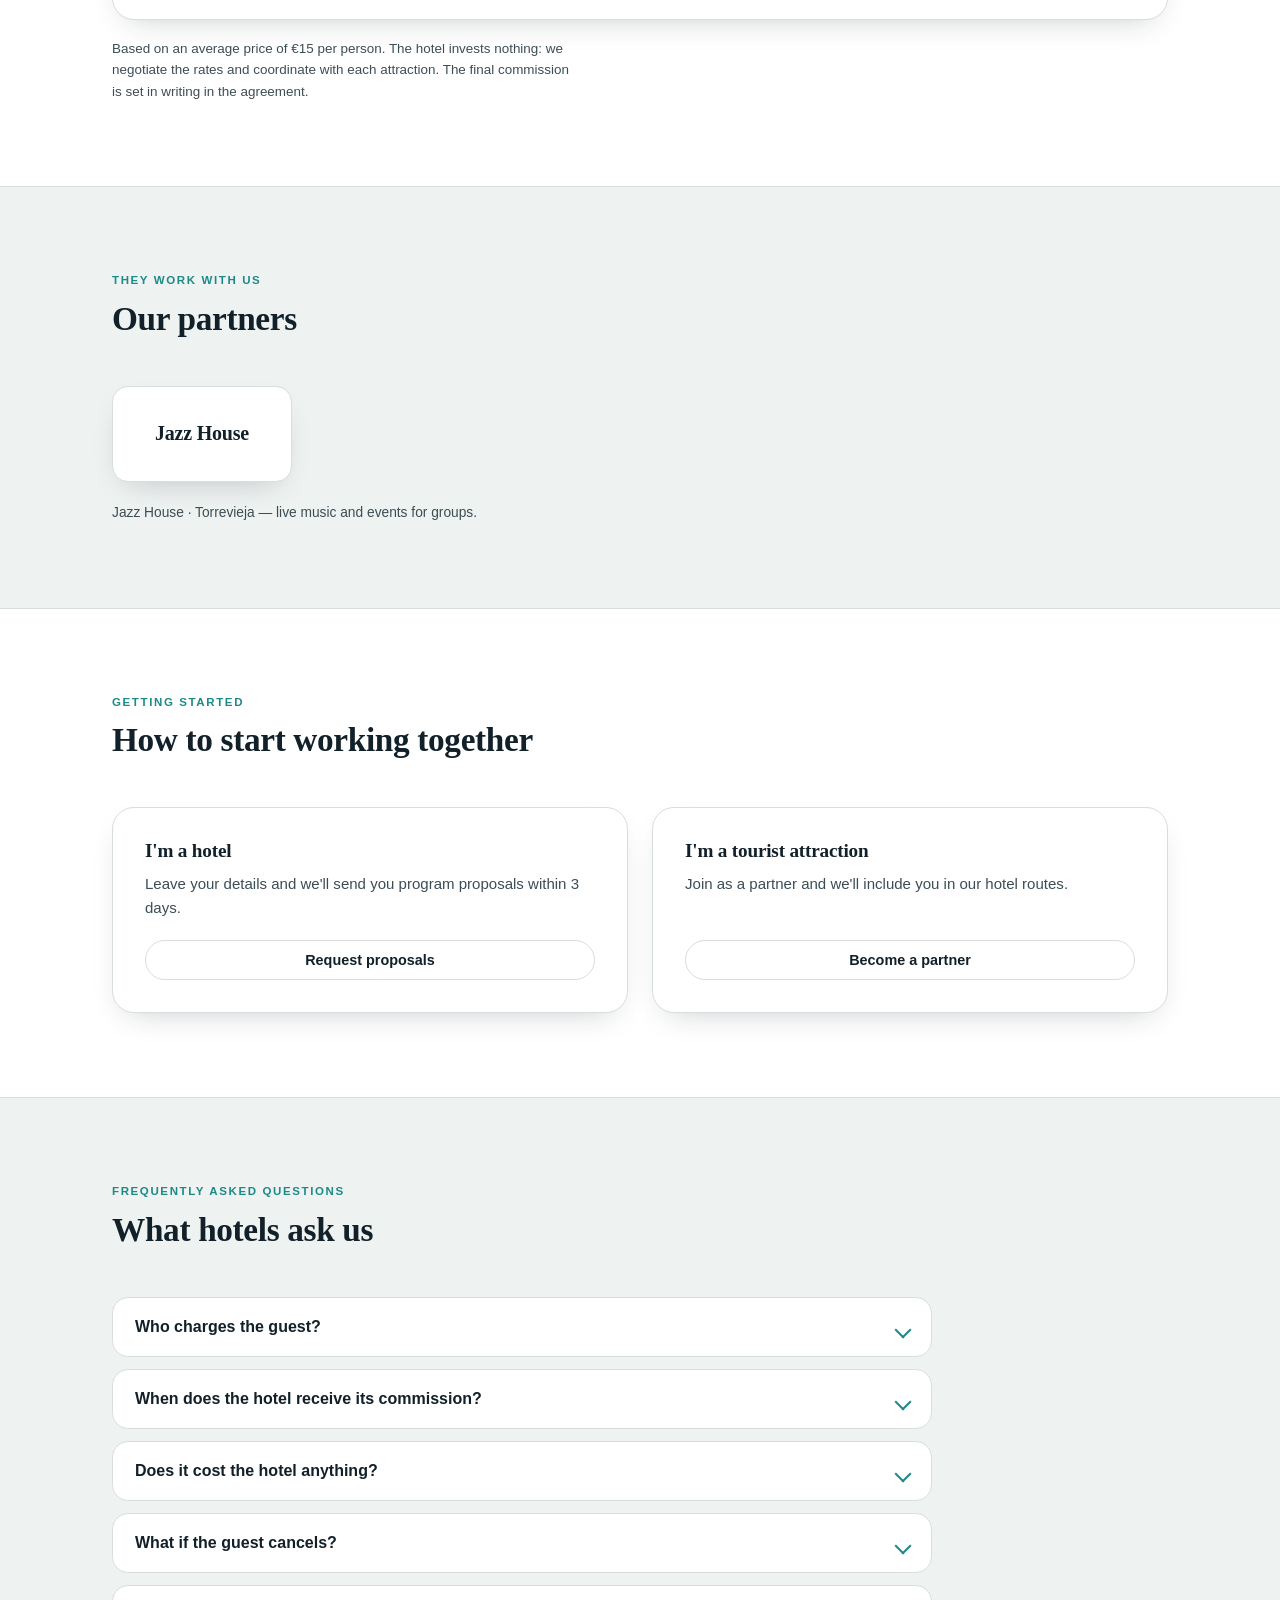
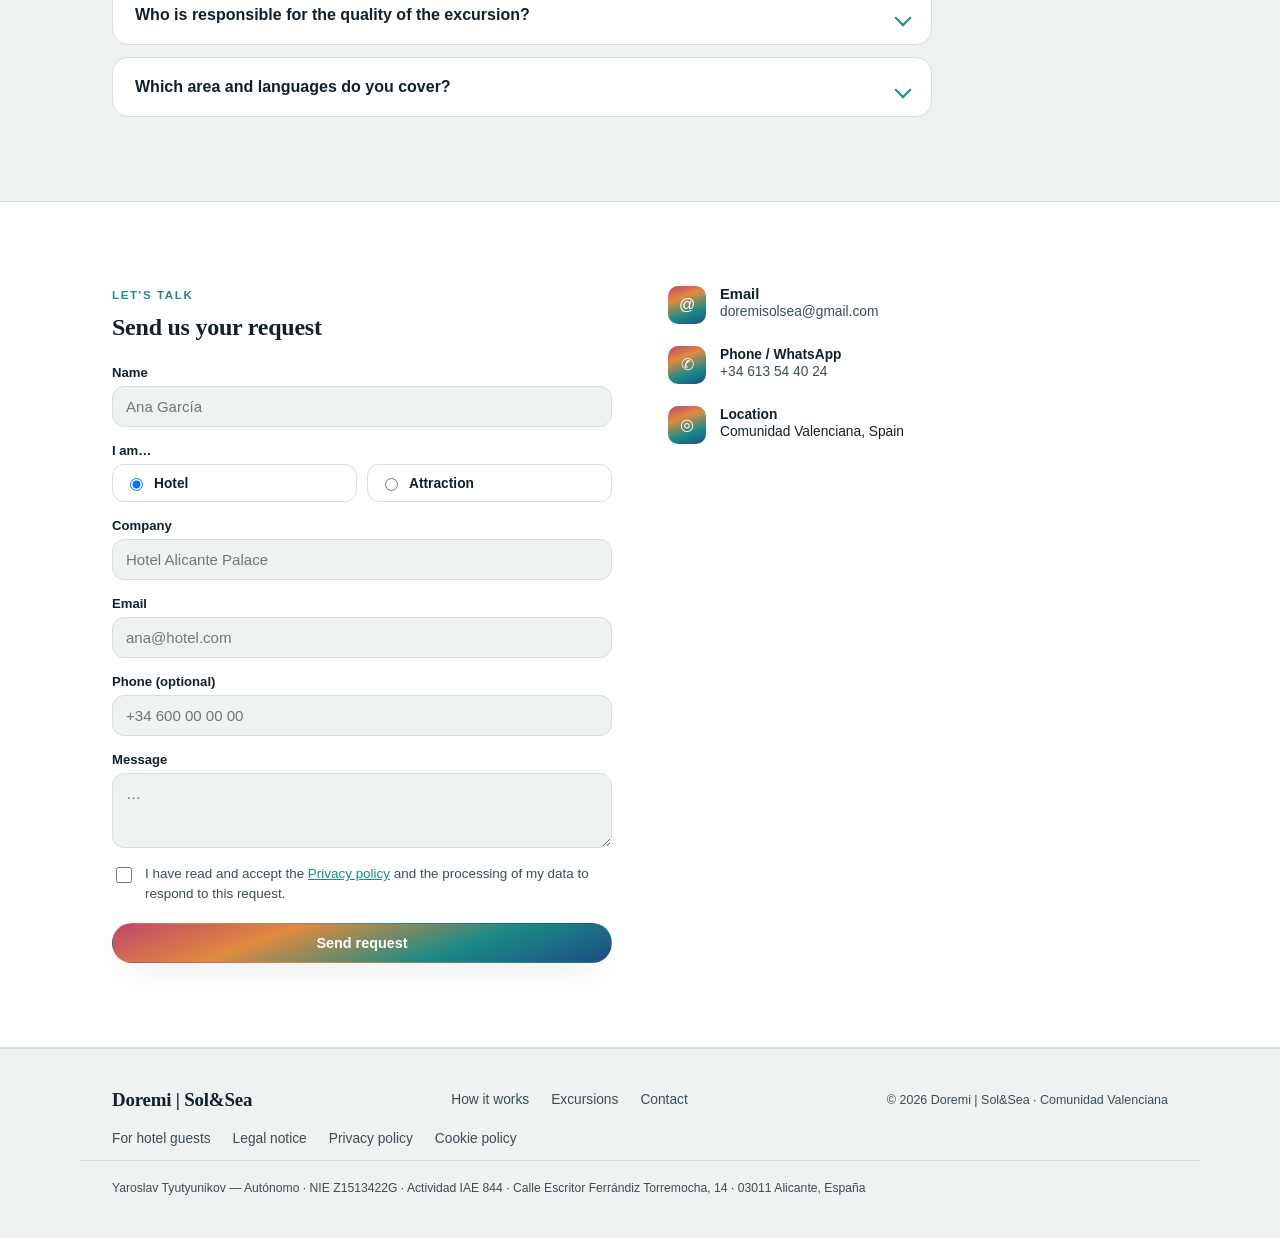
==== commit f08b23c7: "Блок FAQ с разметкой для Google и отступ под кнопкой WhatsApp Пункты 3 и 10 из разбора.  **Кнопка Wh" ====
--- a/public/index.html
+++ b/public/index.html
@@ -142,7 +142,7 @@
     font-family:"Iowan Old Style", Palatino, Georgia, serif; font-size:1.18rem;
     font-weight:700; letter-spacing:-0.01em; white-space:nowrap;
   }
-  nav{ display:flex; align-items:center; gap:28px; }
+  nav{ display:flex; align-items:center; gap:22px; }
   nav a{
     text-decoration:none; font-size:0.92rem; color:var(--ink-soft);
     padding-bottom:3px; border-bottom:1px solid transparent;
@@ -605,6 +605,27 @@
   .modal.is-error .modal-error{ display:block; }
   .modal.is-error .modal-mark{ background:var(--rose); }
 
+  /* FAQ: нативный details/summary, без скриптов */
+  .faq{ display:grid; gap:12px; max-width:820px; }
+  .faq-item{
+    background:var(--paper-raised); border:1px solid var(--line);
+    border-radius:16px; padding:4px 22px;
+  }
+  .faq-item summary{
+    display:flex; align-items:flex-start; gap:14px; justify-content:space-between;
+    list-style:none; cursor:pointer; padding:16px 0;
+    font-weight:700; font-size:1rem; color:var(--ink);
+  }
+  .faq-item summary::-webkit-details-marker{ display:none; }
+  .faq-item summary::after{
+    content:""; flex:none; width:10px; height:10px; margin-top:6px;
+    border-right:2px solid var(--accent); border-bottom:2px solid var(--accent);
+    transform:rotate(45deg); transition:transform .2s;
+  }
+  .faq-item[open] summary::after{ transform:rotate(-135deg); }
+  .faq-item summary:focus-visible{ outline:2px solid var(--accent); outline-offset:3px; border-radius:8px; }
+  .faq-answer{ padding:0 0 18px; font-size:0.94rem; max-width:64ch; }
+
   footer{ border-top:1px solid var(--line); padding:40px 0; }
   .footer-inner{ display:flex; justify-content:space-between; align-items:center; flex-wrap:wrap; gap:16px; }
   .footer-links{ display:flex; gap:22px; }
@@ -616,6 +637,9 @@
     font-size:0.76rem; line-height:1.6; color:var(--ink-soft);
   }
   .footer-legal span{ white-space:nowrap; }
+  /* Плавающая кнопка WhatsApp висит над правым нижним углом и накрывала
+     последнюю строку подвала — резервируем под неё место в конце страницы. */
+  @media (max-width:880px){ footer{ padding-bottom:112px; } }
 
   /* Языки: ES по умолчанию, EN и RU — по классу на body.
      display:revert возвращает элементу его обычный тип отображения,
@@ -688,6 +712,46 @@
   "address": { "@type": "PostalAddress", "addressLocality": "Alicante", "addressCountry": "ES" },
   "areaServed": { "@type": "Place", "name": "Comunidad Valenciana (Alicante, Valencia, Castellón), España" },
   "availableLanguage": ["es", "en", "ru"]
+}
+</script>
+<!-- Preguntas frecuentes: el texto debe coincidir con la sección #faq visible -->
+<script type="application/ld+json">
+{
+  "@context": "https://schema.org",
+  "@type": "FAQPage",
+  "inLanguage": "es",
+  "mainEntity": [
+    {
+      "@type": "Question",
+      "name": "¿Quién cobra al huésped?",
+      "acceptedAnswer": { "@type": "Answer", "text": "El hotel o la propia atracción, según lo que acordemos con usted. Nosotros no manejamos el dinero del huésped: negociamos la tarifa, preparamos el programa y coordinamos la reserva." }
+    },
+    {
+      "@type": "Question",
+      "name": "¿Cuándo recibe el hotel su comisión?",
+      "acceptedAnswer": { "@type": "Answer", "text": "Se liquida una vez al mes sobre las reservas confirmadas. El porcentaje —entre el 15% y el 30% según el programa— queda fijado por escrito en el acuerdo antes de empezar, y no cambia sin avisar." }
+    },
+    {
+      "@type": "Question",
+      "name": "¿Tiene algún coste para el hotel?",
+      "acceptedAnswer": { "@type": "Answer", "text": "Ninguno. No hay cuota de alta ni permanencia, no pedimos exclusividad y el hotel no invierte nada: si ningún huésped reserva, el hotel no paga nada." }
+    },
+    {
+      "@type": "Question",
+      "name": "¿Qué pasa si el huésped cancela?",
+      "acceptedAnswer": { "@type": "Answer", "text": "Se aplican las condiciones de cada atracción, que le entregamos por escrito antes de que ofrezca el programa. El hotel no asume el coste de una cancelación: el riesgo no es suyo." }
+    },
+    {
+      "@type": "Question",
+      "name": "¿Quién responde de la calidad de la excursión?",
+      "acceptedAnswer": { "@type": "Answer", "text": "Cada atracción responde de su propio servicio, pero el hotel tiene un solo interlocutor: nosotros. Solo trabajamos con establecimientos que hemos visitado y comprobado, y si algo sale mal lo resolvemos con el proveedor sin que el hotel tenga que llamar a nadie." }
+    },
+    {
+      "@type": "Question",
+      "name": "¿En qué zona y en qué idiomas trabajan?",
+      "acceptedAnswer": { "@type": "Answer", "text": "Toda la Comunidad Valenciana, con base en Alicante: Elche, Torrevieja, Mar Menor y alrededores. Atendemos a los huéspedes en español, inglés y ruso." }
+    }
+  ]
 }
 </script>
 </head>
@@ -714,6 +778,7 @@
       <a href="#como-funciona"><span lang-es>Cómo funciona</span><span lang-en>How it works</span><span lang-ru>Как это работает</span></a>
       <a href="#audiencias"><span lang-es>Hoteles y atracciones</span><span lang-en>Hotels &amp; attractions</span><span lang-ru>Отелям и объектам</span></a>
       <a href="#excursiones"><span lang-es>Excursiones</span><span lang-en>Excursions</span><span lang-ru>Экскурсии</span></a>
+      <a href="#faq">FAQ</a>
       <a href="#contacto"><span lang-es>Contacto</span><span lang-en>Contact</span><span lang-ru>Контакты</span></a>
     </nav>
     <div class="header-actions">
@@ -736,6 +801,7 @@
     <a href="#audiencias"><span lang-es>Hoteles y atracciones</span><span lang-en>Hotels &amp; attractions</span><span lang-ru>Отелям и объектам</span></a>
     <a href="#excursiones"><span lang-es>Excursiones</span><span lang-en>Excursions</span><span lang-ru>Экскурсии</span></a>
     <a href="#ingresos"><span lang-es>Ingresos del hotel</span><span lang-en>Hotel revenue</span><span lang-ru>Доход отеля</span></a>
+    <a href="#faq"><span lang-es>Preguntas frecuentes</span><span lang-en>FAQ</span><span lang-ru>Частые вопросы</span></a>
     <a href="#contacto"><span lang-es>Contacto</span><span lang-en>Contact</span><span lang-ru>Контакты</span></a>
     <a class="menu-guest" href="guest.html"><span lang-es>Para huéspedes del hotel</span><span lang-en>For hotel guests</span><span lang-ru>Для гостей отеля</span></a>
     <a href="#contacto" class="btn btn-primary">
@@ -1094,6 +1160,95 @@
   </div>
 </section>
 
+<section id="faq">
+  <div class="wrap">
+    <div class="section-head">
+      <p class="eyebrow"><span lang-es>Preguntas frecuentes</span><span lang-en>Frequently asked questions</span><span lang-ru>Частые вопросы</span></p>
+      <h2><span lang-es>Lo que preguntan los hoteles</span><span lang-en>What hotels ask us</span><span lang-ru>О чём спрашивают отели</span></h2>
+    </div>
+
+    <div class="faq">
+      <details class="faq-item">
+        <summary>
+          <span lang-es>¿Quién cobra al huésped?</span>
+          <span lang-en>Who charges the guest?</span>
+          <span lang-ru>Кто берёт деньги с гостя?</span>
+        </summary>
+        <p class="faq-answer">
+          <span lang-es>El hotel o la propia atracción, según lo que acordemos con usted. Nosotros no manejamos el dinero del huésped: negociamos la tarifa, preparamos el programa y coordinamos la reserva.</span>
+          <span lang-en>The hotel or the attraction itself, depending on what we agree with you. We never handle the guest's money: we negotiate the rate, build the program and coordinate the booking.</span>
+          <span lang-ru>Отель или сам объект — как договоримся. Деньги гостя через нас не проходят: мы договариваемся о тарифе, собираем программу и координируем бронирование.</span>
+        </p>
+      </details>
+
+      <details class="faq-item">
+        <summary>
+          <span lang-es>¿Cuándo recibe el hotel su comisión?</span>
+          <span lang-en>When does the hotel receive its commission?</span>
+          <span lang-ru>Когда отель получает комиссию?</span>
+        </summary>
+        <p class="faq-answer">
+          <span lang-es>Se liquida una vez al mes sobre las reservas confirmadas. El porcentaje —entre el 15% y el 30% según el programa— queda fijado por escrito en el acuerdo antes de empezar, y no cambia sin avisar.</span>
+          <span lang-en>It is settled once a month on confirmed bookings. The rate — between 15% and 30% depending on the program — is fixed in writing in the agreement before we start, and never changes without notice.</span>
+          <span lang-ru>Расчёт раз в месяц по подтверждённым бронированиям. Процент — от 15% до 30% в зависимости от программы — фиксируется письменно в договоре до старта и не меняется без предупреждения.</span>
+        </p>
+      </details>
+
+      <details class="faq-item">
+        <summary>
+          <span lang-es>¿Tiene algún coste para el hotel?</span>
+          <span lang-en>Does it cost the hotel anything?</span>
+          <span lang-ru>Сколько это стоит отелю?</span>
+        </summary>
+        <p class="faq-answer">
+          <span lang-es>Ninguno. No hay cuota de alta ni permanencia, no pedimos exclusividad y el hotel no invierte nada: si ningún huésped reserva, el hotel no paga nada.</span>
+          <span lang-en>Nothing. There is no sign-up fee and no lock-in, we don't ask for exclusivity, and the hotel invests nothing: if no guest books, the hotel pays nothing.</span>
+          <span lang-ru>Ничего. Нет ни платы за подключение, ни обязательного срока, эксклюзив мы не требуем, вложений от отеля не нужно: не бронируют гости — отель ничего не платит.</span>
+        </p>
+      </details>
+
+      <details class="faq-item">
+        <summary>
+          <span lang-es>¿Qué pasa si el huésped cancela?</span>
+          <span lang-en>What if the guest cancels?</span>
+          <span lang-ru>Что если гость отменит?</span>
+        </summary>
+        <p class="faq-answer">
+          <span lang-es>Se aplican las condiciones de cada atracción, que le entregamos por escrito antes de que ofrezca el programa. El hotel no asume el coste de una cancelación: el riesgo no es suyo.</span>
+          <span lang-en>Each attraction's own terms apply, and we give them to you in writing before you offer the program. The hotel never bears the cost of a cancellation — the risk isn't yours.</span>
+          <span lang-ru>Действуют условия конкретного объекта — мы передаём их письменно до того, как вы предложите программу гостю. Расходы по отмене отель не несёт: риск не ваш.</span>
+        </p>
+      </details>
+
+      <details class="faq-item">
+        <summary>
+          <span lang-es>¿Quién responde de la calidad de la excursión?</span>
+          <span lang-en>Who is responsible for the quality of the excursion?</span>
+          <span lang-ru>Кто отвечает за качество экскурсии?</span>
+        </summary>
+        <p class="faq-answer">
+          <span lang-es>Cada atracción responde de su propio servicio, pero el hotel tiene un solo interlocutor: nosotros. Solo trabajamos con establecimientos que hemos visitado y comprobado, y si algo sale mal lo resolvemos con el proveedor sin que el hotel tenga que llamar a nadie.</span>
+          <span lang-en>Each attraction is responsible for its own service, but the hotel has a single point of contact: us. We only work with venues we have visited and checked, and if something goes wrong we sort it out with the provider — the hotel doesn't have to call anyone.</span>
+          <span lang-ru>За свою услугу отвечает сам объект, но у отеля один собеседник — мы. Работаем только с местами, которые сами посетили и проверили, а если что-то пошло не так, решаем это с объектом: отелю никуда звонить не нужно.</span>
+        </p>
+      </details>
+
+      <details class="faq-item">
+        <summary>
+          <span lang-es>¿En qué zona y en qué idiomas trabajan?</span>
+          <span lang-en>Which area and languages do you cover?</span>
+          <span lang-ru>Какой регион и какие языки?</span>
+        </summary>
+        <p class="faq-answer">
+          <span lang-es>Toda la Comunidad Valenciana, con base en Alicante: Elche, Torrevieja, Mar Menor y alrededores. Atendemos a los huéspedes en español, inglés y ruso.</span>
+          <span lang-en>The whole Comunidad Valenciana, based in Alicante: Elche, Torrevieja, Mar Menor and the surrounding area. Guests are served in Spanish, English and Russian.</span>
+          <span lang-ru>Вся Валенсийская автономия, база — Аликанте: Эльче, Торревьеха, Мар-Менор и окрестности. Гостей обслуживаем на испанском, английском и русском.</span>
+        </p>
+      </details>
+    </div>
+  </div>
+</section>
+
 <section class="section-alt" id="contacto">
   <div class="wrap contact-grid">
     <div>
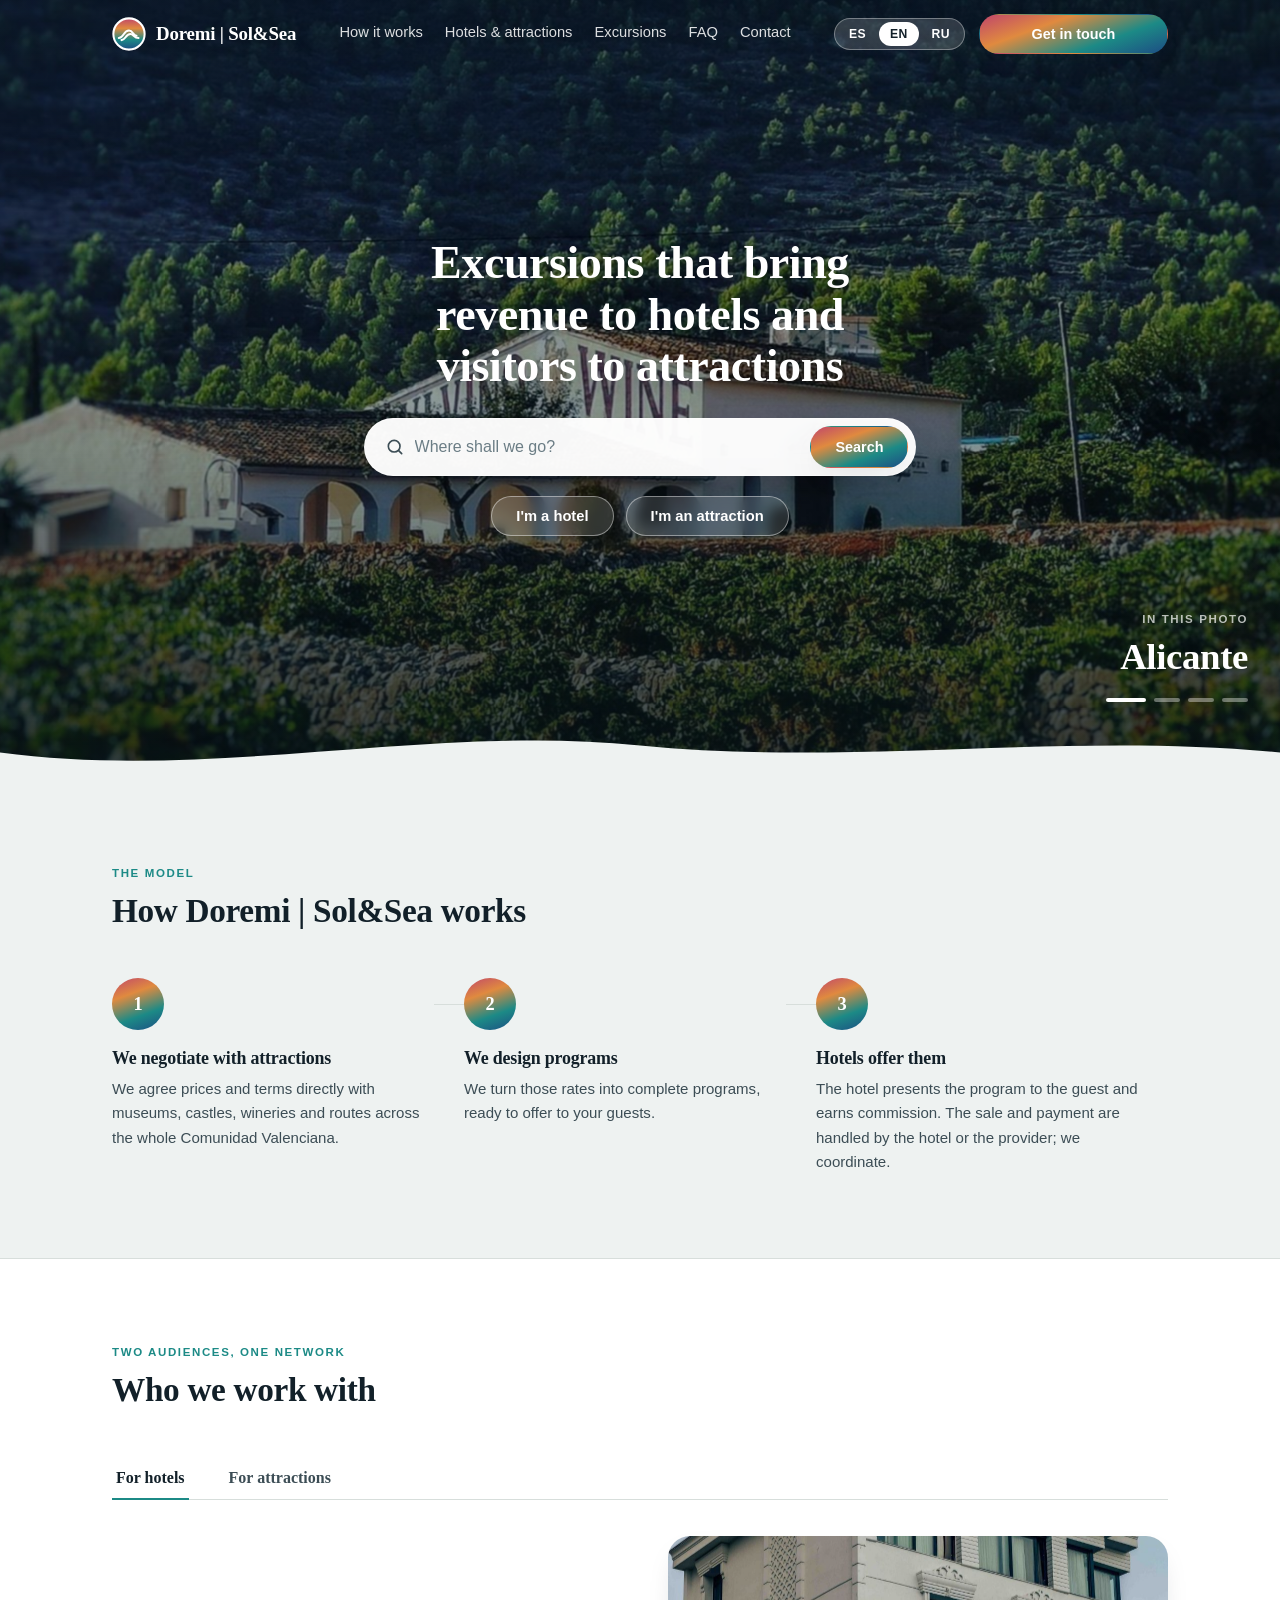
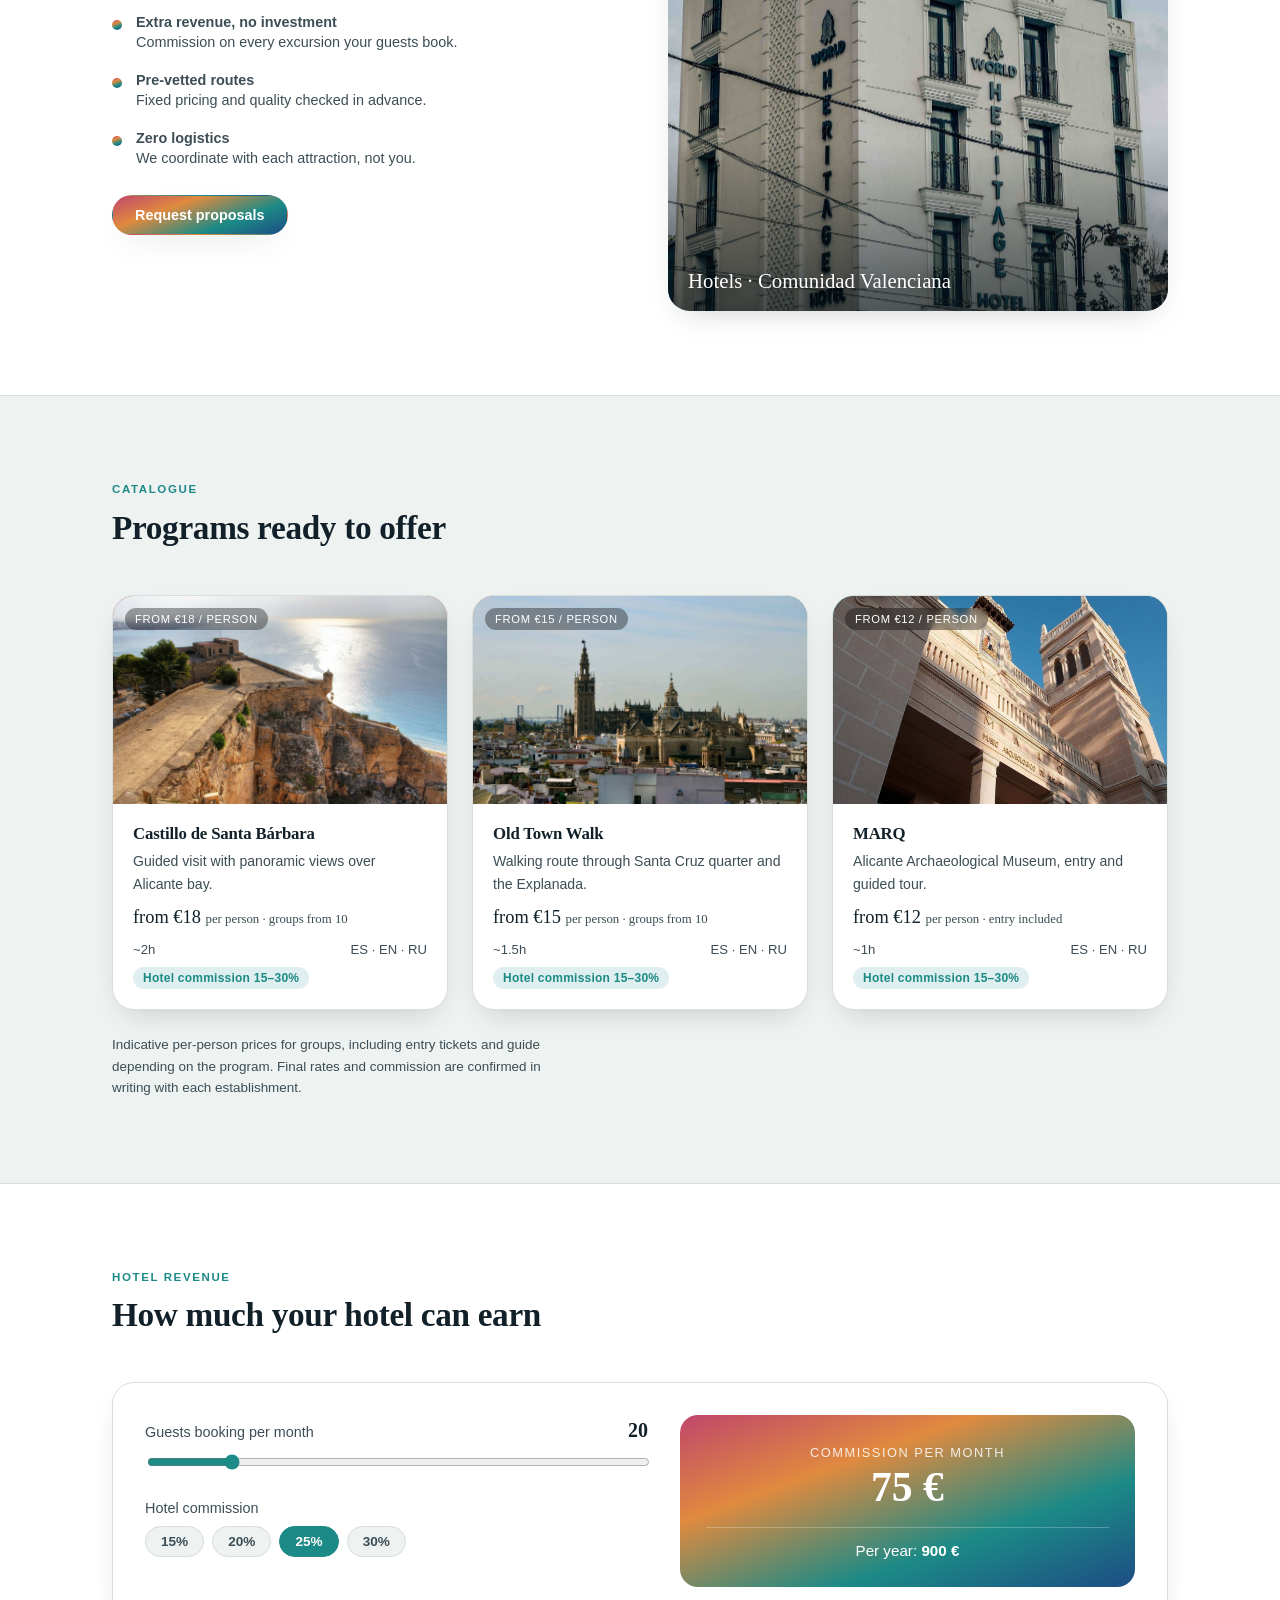
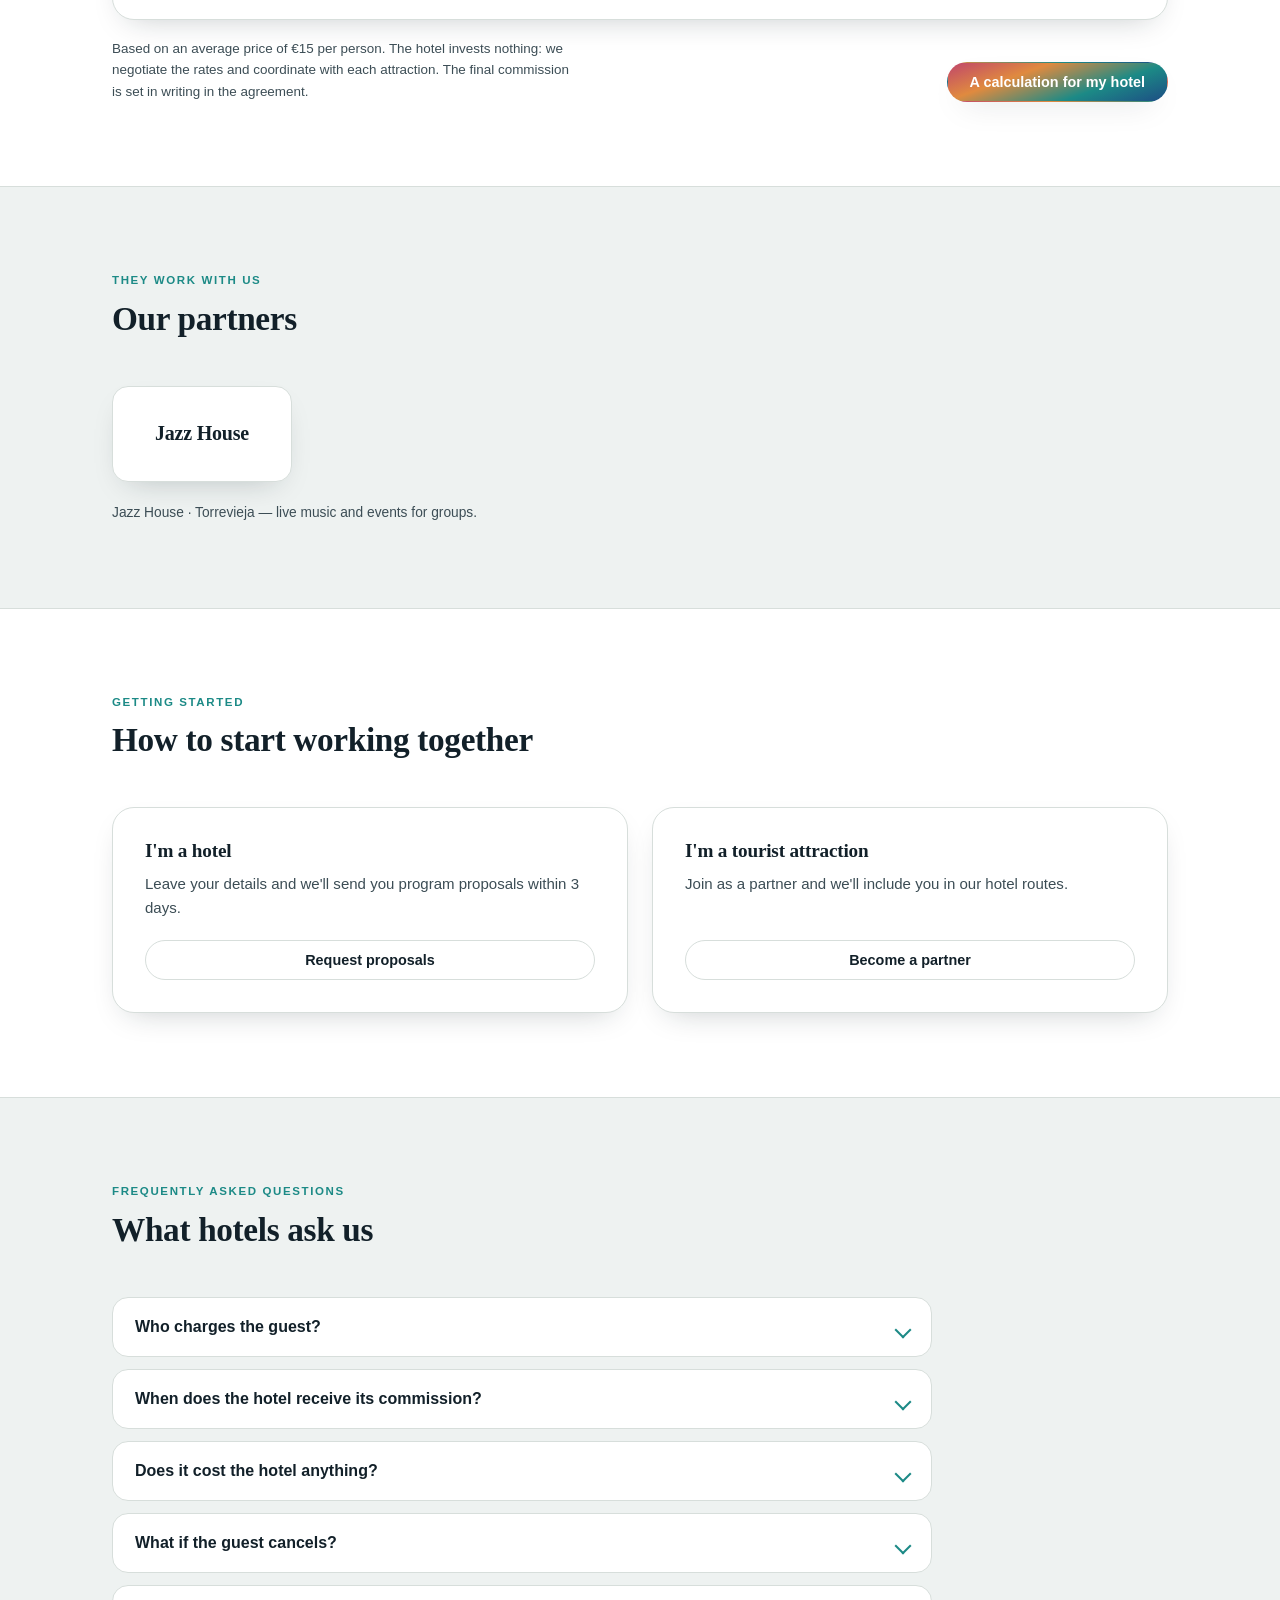
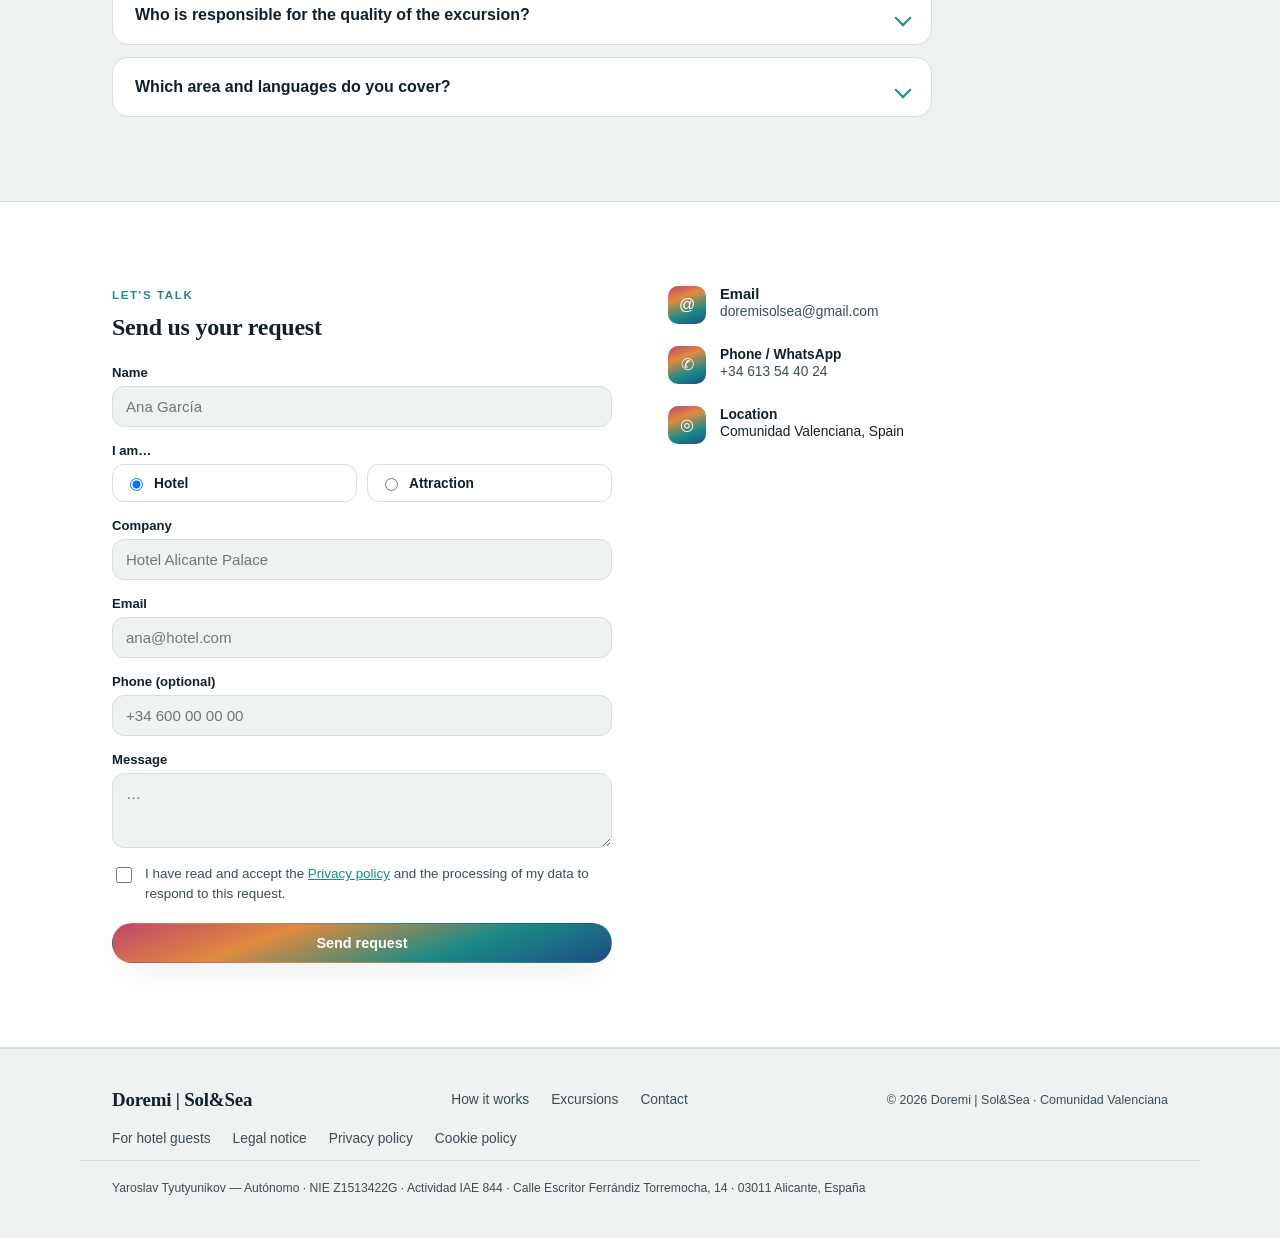
==== commit 75482819: "Кнопки действия во вкладках и под калькулятором Пункты 4 и 6 из разбора — обе про пустоту, которая н" ====
--- a/public/index.html
+++ b/public/index.html
@@ -417,6 +417,8 @@
   }
   .benefit strong{ display:block; font-size:0.98rem; margin-bottom:2px; color:var(--ink); }
   .benefit span{ font-size:0.9rem; color:var(--ink-soft); }
+  /* кнопка внизу вкладки: не растягивается по колонке */
+  .tab-cta{ align-self:flex-start; margin-top:8px; }
 
   .tab-visual{
     border-radius:var(--radius);
@@ -496,7 +498,12 @@
   }
   .calc-result .cap{ font-size:0.8rem; letter-spacing:0.12em; text-transform:uppercase; opacity:0.85; }
   .calc-result .year{ margin-top:16px; padding-top:14px; border-top:1px solid rgba(255,255,255,0.25); font-size:0.95rem; }
-  .calc-note{ margin-top:18px; font-size:0.84rem; color:var(--ink-soft); max-width:62ch; }
+  .calc-foot{
+    margin-top:18px; display:flex; align-items:flex-end; justify-content:space-between;
+    gap:28px; flex-wrap:wrap;
+  }
+  .calc-note{ font-size:0.84rem; color:var(--ink-soft); max-width:62ch; }
+  .calc-cta{ flex:none; }
 
   /* партнёры */
   .partners{ display:flex; gap:20px; flex-wrap:wrap; align-items:center; }
@@ -685,6 +692,8 @@
     .hero-caption{ bottom:64px; }
     .wrap{ padding:0 20px; }
     .mobile-menu{ padding-left:20px; padding-right:20px; }
+    /* на телефоне кнопки-действия во всю ширину — больше площадь нажатия */
+    .tab-cta, .calc-cta{ width:100%; justify-content:center; }
     /* на узком экране кнопку заменяет пункт в выпадающем меню */
     .header-actions > .btn{ display:none; }
     .header-actions{ gap:8px; }
@@ -997,6 +1006,9 @@
             <span><span lang-es>Nosotros coordinamos con cada atracción, no usted.</span><span lang-en>We coordinate with each attraction, not you.</span><span lang-ru>Мы координируем работу с каждым объектом, а не вы.</span></span>
           </div>
         </div>
+        <a href="#contacto" class="btn btn-primary tab-cta">
+          <span lang-es>Solicitar propuestas</span><span lang-en>Request proposals</span><span lang-ru>Запросить предложения</span>
+        </a>
       </div>
       <div class="tab-visual" data-photo="assets/hero/hotel1.jpg">
         <span class="tab-visual-label"><span lang-es>Hoteles · Comunidad Valenciana</span><span lang-en>Hotels · Comunidad Valenciana</span><span lang-ru>Отели · Валенсийская автономия</span></span>
@@ -1026,6 +1038,9 @@
             <span><span lang-es>Un único acuerdo, sin intermediarios ocultos.</span><span lang-en>One clear agreement, no hidden intermediaries.</span><span lang-ru>Один договор, без скрытых посредников.</span></span>
           </div>
         </div>
+        <a href="#contacto" class="btn btn-primary tab-cta">
+          <span lang-es>Convertirse en socio</span><span lang-en>Become a partner</span><span lang-ru>Стать партнёром</span>
+        </a>
       </div>
       <div class="tab-visual" data-photo="assets/hero/atr1.jpg">
         <span class="tab-visual-label"><span lang-es>Atracciones · Comunidad Valenciana</span><span lang-en>Attractions · Comunidad Valenciana</span><span lang-ru>Объекты · Валенсийская автономия</span></span>
@@ -1111,11 +1126,16 @@
         </div>
       </div>
     </div>
-    <p class="calc-note">
-      <span lang-es>Cálculo con un precio medio de 15 € por persona. El hotel no invierte nada: nosotros negociamos las tarifas y coordinamos con cada atracción. La comisión final se fija por escrito en el acuerdo.</span>
-      <span lang-en>Based on an average price of €15 per person. The hotel invests nothing: we negotiate the rates and coordinate with each attraction. The final commission is set in writing in the agreement.</span>
-      <span lang-ru>Расчёт при средней цене 15 € с человека. Отель не вкладывает ничего: тарифы согласуем мы и мы же координируем работу с объектами. Итоговая комиссия фиксируется письменно в договоре.</span>
-    </p>
+    <div class="calc-foot">
+      <p class="calc-note">
+        <span lang-es>Cálculo con un precio medio de 15 € por persona. El hotel no invierte nada: nosotros negociamos las tarifas y coordinamos con cada atracción. La comisión final se fija por escrito en el acuerdo.</span>
+        <span lang-en>Based on an average price of €15 per person. The hotel invests nothing: we negotiate the rates and coordinate with each attraction. The final commission is set in writing in the agreement.</span>
+        <span lang-ru>Расчёт при средней цене 15 € с человека. Отель не вкладывает ничего: тарифы согласуем мы и мы же координируем работу с объектами. Итоговая комиссия фиксируется письменно в договоре.</span>
+      </p>
+      <a href="#contacto" class="btn btn-primary calc-cta" id="calc-cta">
+        <span lang-es>Cálculo para mi hotel</span><span lang-en>A calculation for my hotel</span><span lang-ru>Расчёт для моего отеля</span>
+      </a>
+    </div>
   </div>
 </section>
 
@@ -1593,13 +1613,48 @@
     updateCalc();
   }
 
+  /* Кнопка под калькулятором подставляет расчёт в сообщение формы —
+     заявка приходит сразу с цифрами, которые крутил сам отель.
+     Уже написанный текст не трогаем. */
+  var calcCta = document.getElementById('calc-cta');
+  if(calcCta && calcGuests){
+    calcCta.addEventListener('click', function(){
+      var msg = document.getElementById('f-msg');
+      if(!msg || msg.value.trim()) return;
+      var guests = Number(calcGuests.value);
+      var pressed = calcRates.querySelector('[aria-pressed="true"]');
+      var rate = Number(pressed ? pressed.getAttribute('data-rate') : 25);
+      var month = money(guests * AVG_TICKET * rate / 100);
+      var year = money(guests * AVG_TICKET * rate / 100 * 12);
+      var cls = document.documentElement.classList;
+      if(cls.contains('lang-ru')){
+        msg.value = 'Расчёт с сайта: ' + guests + ' гостей в месяц, комиссия ' + rate + '% → ' + month + ' в месяц (' + year + ' в год).';
+      } else if(cls.contains('lang-en')){
+        msg.value = 'Calculation from the site: ' + guests + ' guests per month, ' + rate + '% commission → ' + month + ' per month (' + year + ' per year).';
+      } else {
+        msg.value = 'Cálculo desde la web: ' + guests + ' huéspedes al mes, comisión del ' + rate + '% → ' + month + ' al mes (' + year + ' al año).';
+      }
+    });
+  }
+
   /* ---------- Кнопка WhatsApp появляется ниже первого экрана ---------- */
+  /* и прячется на блоке контактов: там она накрывала правый край кнопки
+     «Отправить заявку», а сами контакты и так на виду. */
   var waFab = document.getElementById('wa-link');
+  var atContact = false;
   function syncWa(){
     if(!waFab || !heroEl) return;
-    waFab.classList.toggle('is-visible', window.scrollY > heroEl.offsetHeight * 0.6);
+    var pastHero = window.scrollY > heroEl.offsetHeight * 0.6;
+    waFab.classList.toggle('is-visible', pastHero && !atContact);
   }
   window.addEventListener('scroll', syncWa, { passive: true });
+  var contactSection = document.getElementById('contacto');
+  if(contactSection && 'IntersectionObserver' in window){
+    new IntersectionObserver(function(entries){
+      atContact = entries[0].isIntersecting;
+      syncWa();
+    }, { rootMargin: '-25% 0px -10% 0px' }).observe(contactSection);
+  }
   syncWa();
 
   /* ---------- Formulario: envío без перезагрузки + окно подтверждения ---------- */
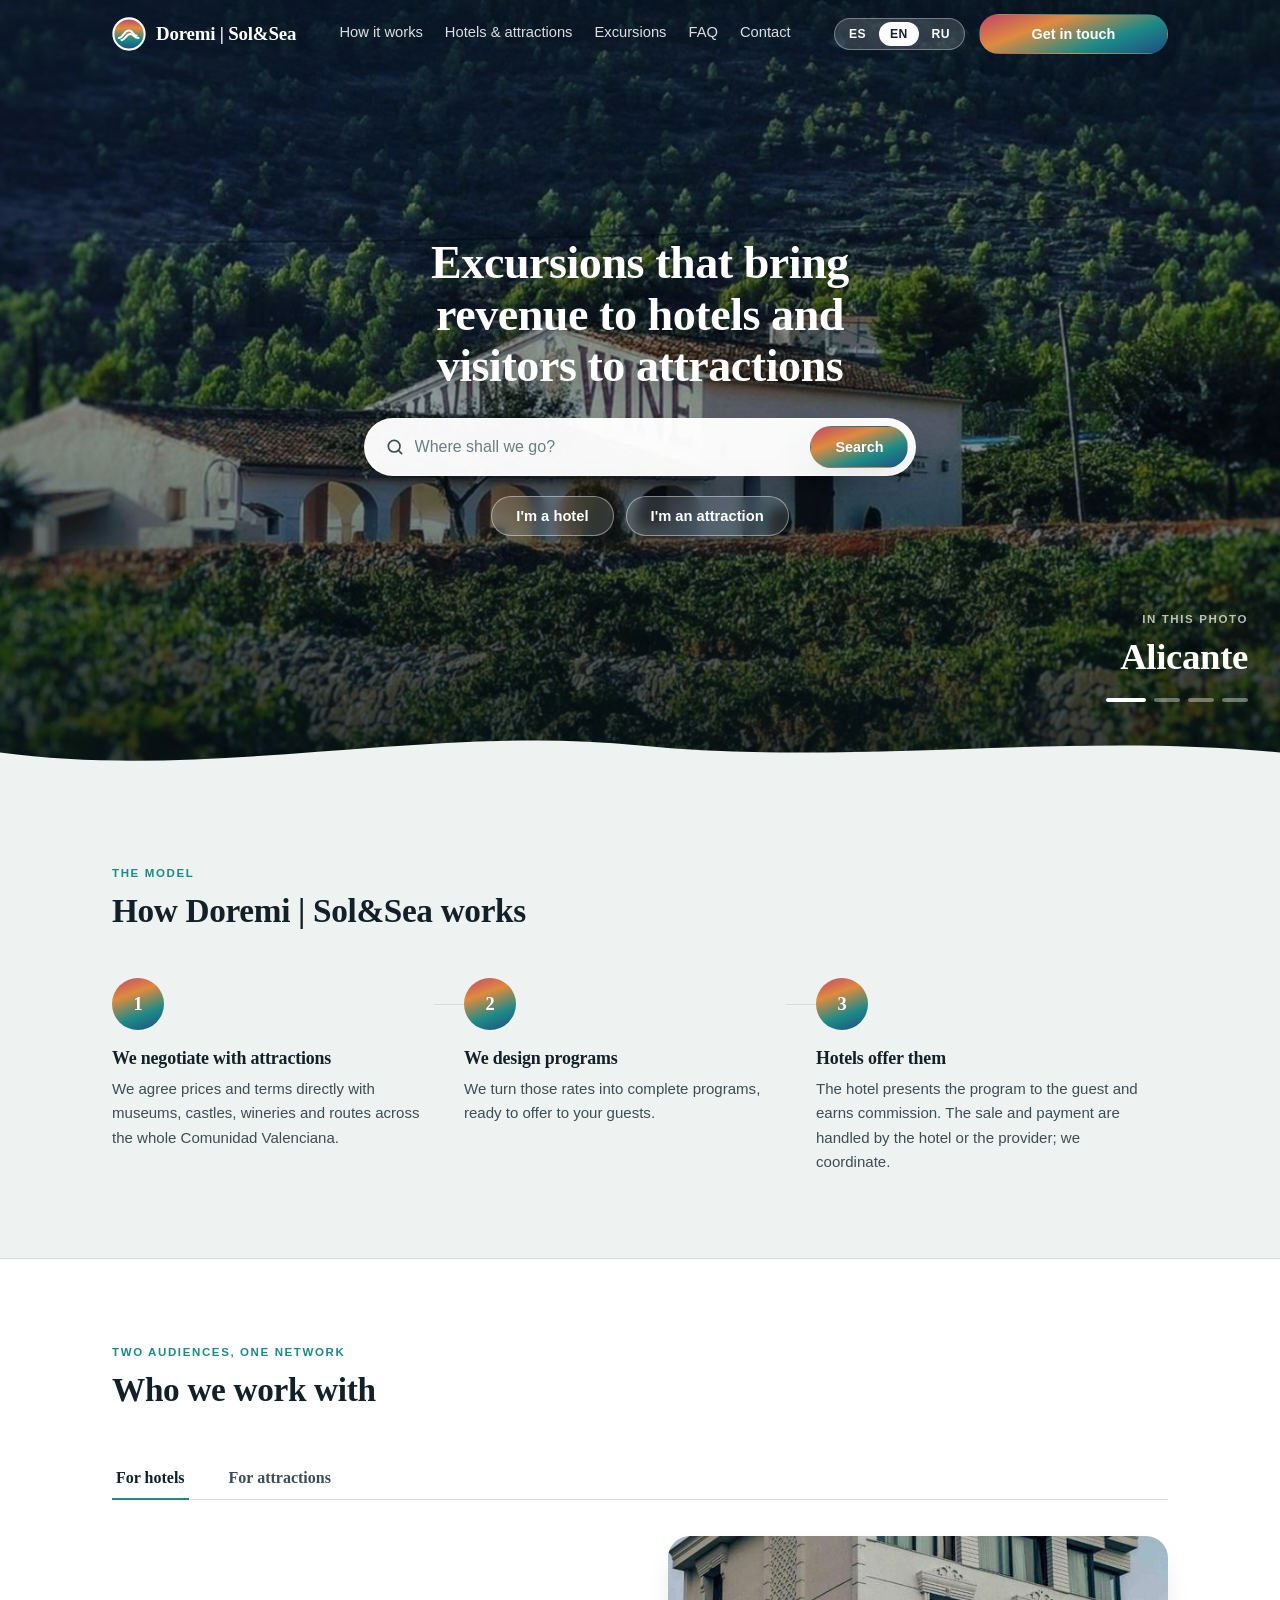
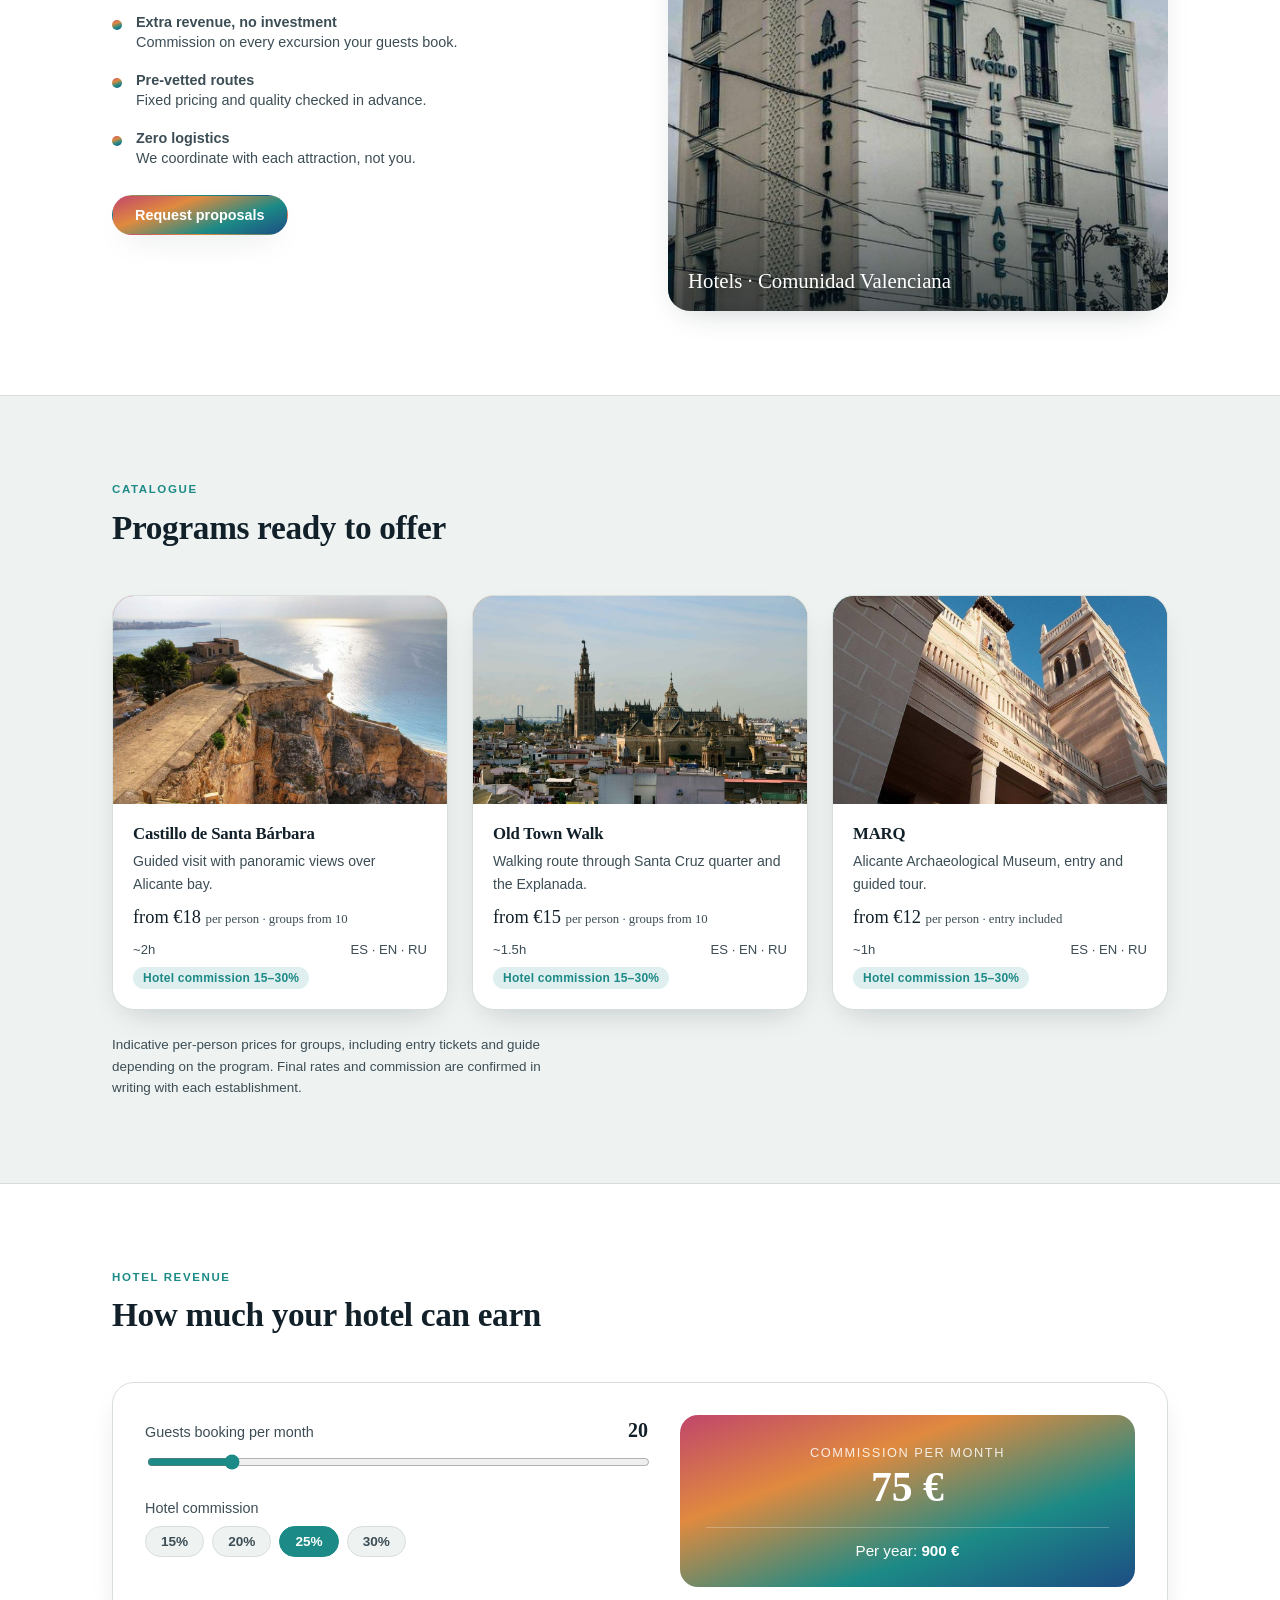
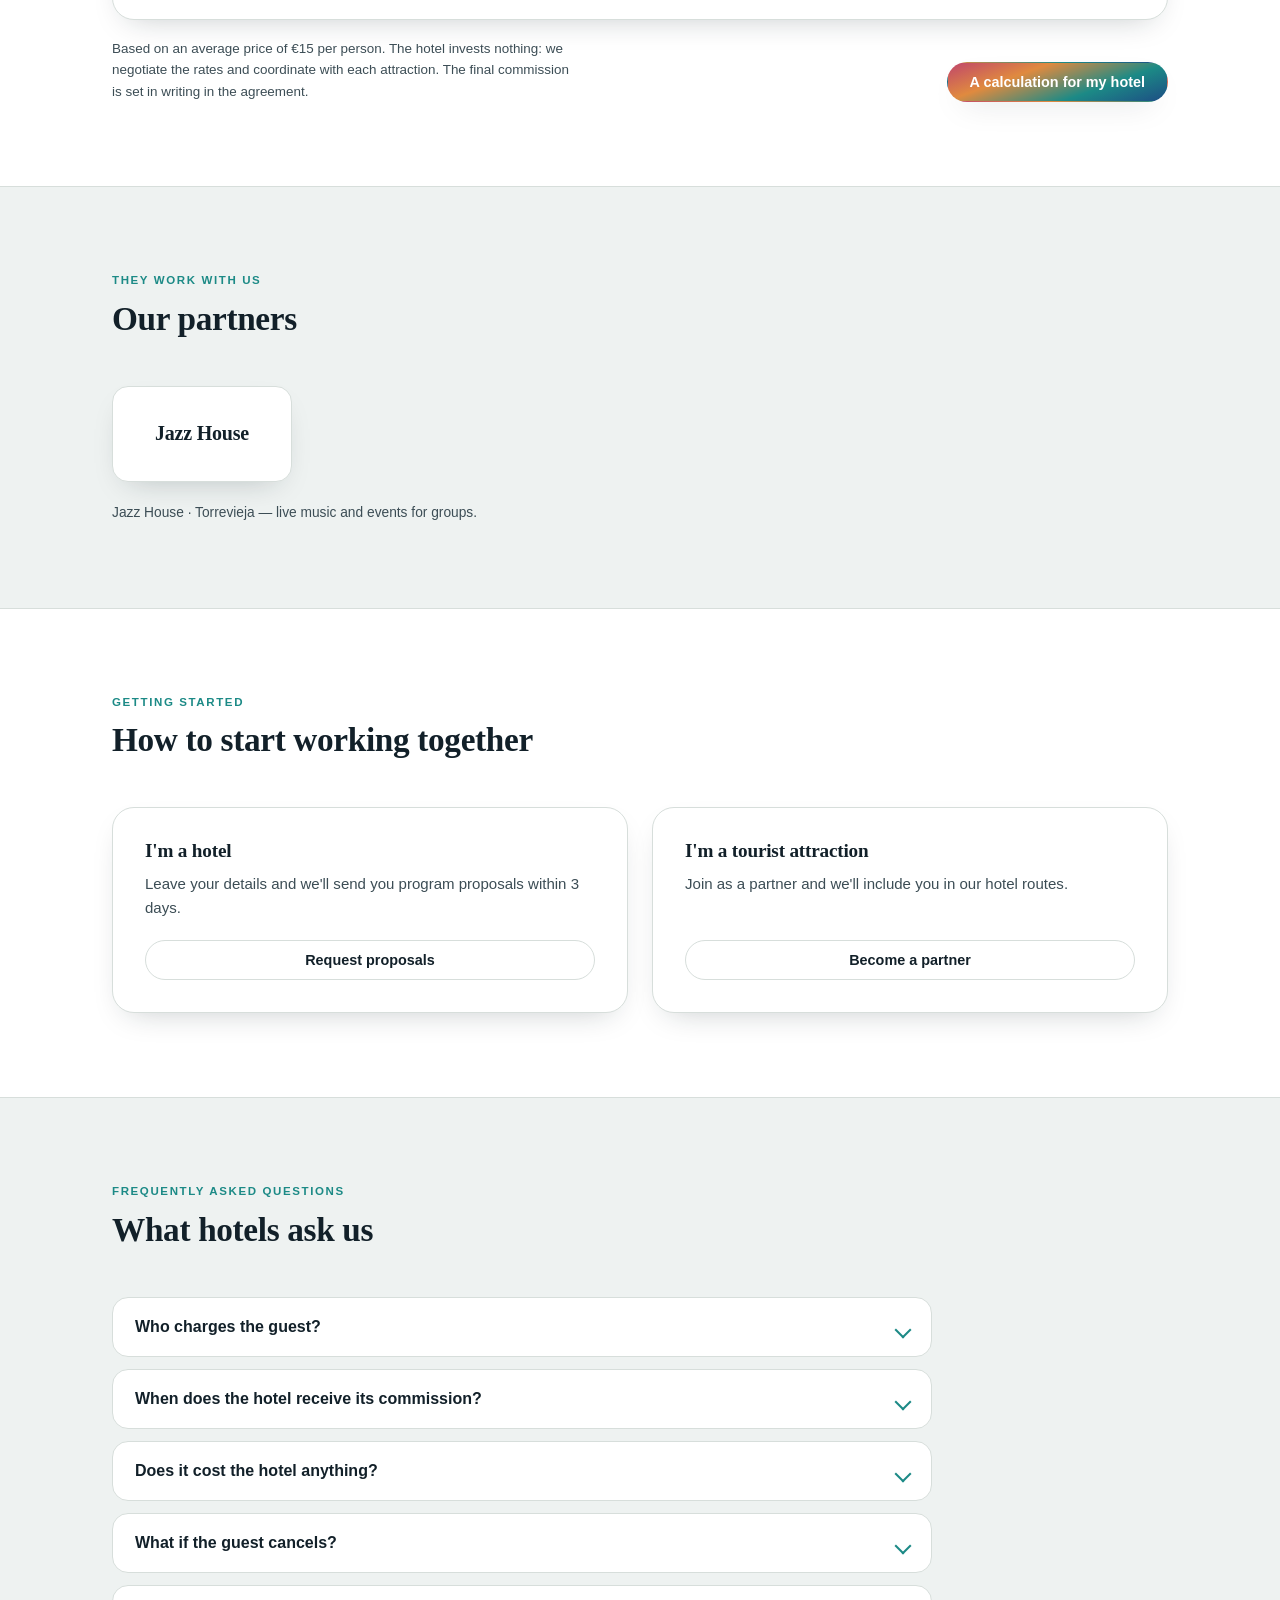
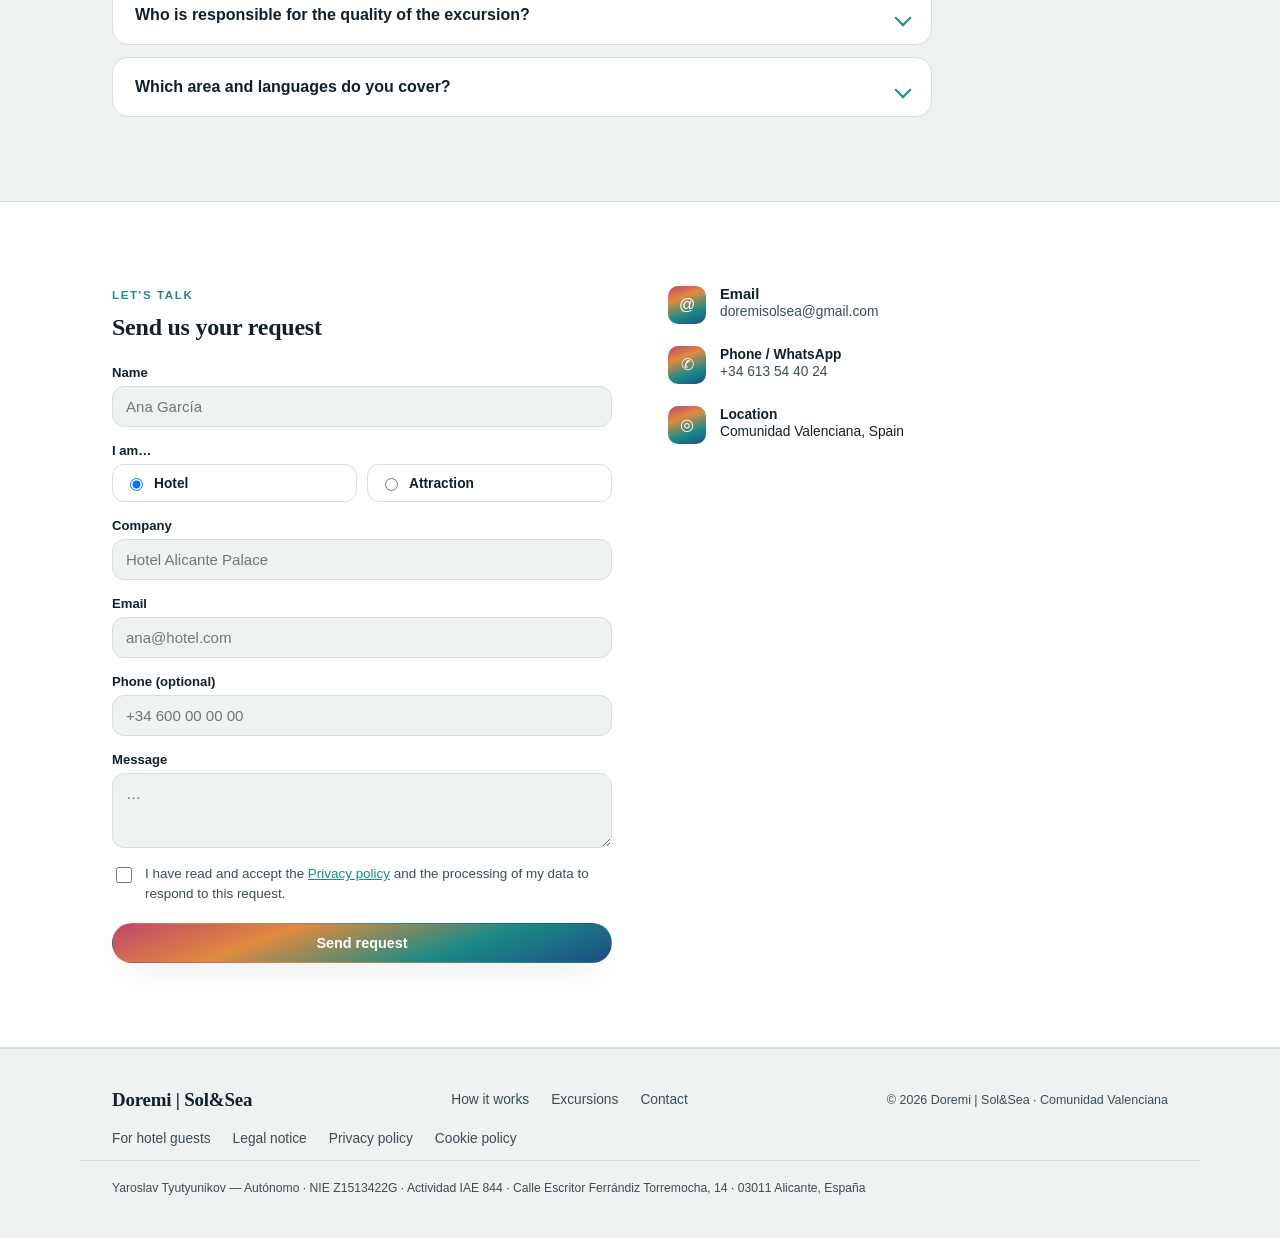
==== commit 018613c4: "Фотографии вдвое легче, цена в карточке — один раз Пункты 14 и 7 из разбора.  **Вес фотографий.** Вс" ====
--- a/public/index.html
+++ b/public/index.html
@@ -447,6 +447,9 @@
     background-image:var(--photo, none), var(--fallback, var(--wave-gradient));
     background-size:cover; background-position:center; background-repeat:no-repeat;
   }
+  /* Бейдж поверх фотографии карточки. Цену туда не кладём — она стоит
+     в теле карточки вместе с оговорками («с человека», «группа от 10»),
+     а два одинаковых числа в одной карточке только сбивают. */
   .card-media span{
     position:absolute; top:12px; left:12px; background:rgba(0,0,0,0.35); color:#fff;
     font-size:0.7rem; letter-spacing:0.06em; text-transform:uppercase; padding:5px 10px; border-radius:999px;
@@ -1057,7 +1060,7 @@
     </div>
     <div class="cards">
       <div class="card">
-        <div class="card-media" data-photo="assets/hero/exc1.jpg" style="--fallback:linear-gradient(135deg,#c0466b,#e08a3f);"><span lang-es>desde 18 € / persona</span><span lang-en>from €18 / person</span><span lang-ru>от 18 € / чел.</span></div>
+        <div class="card-media" data-photo="assets/hero/exc1.jpg" style="--fallback:linear-gradient(135deg,#c0466b,#e08a3f);"></div>
         <div class="card-body">
           <h3>Castillo de Santa Bárbara</h3>
           <p><span lang-es>Visita guiada con vistas panorámicas de la bahía de Alicante.</span><span lang-en>Guided visit with panoramic views over Alicante bay.</span><span lang-ru>Экскурсия с гидом и панорамным видом на бухту Аликанте.</span></p>
@@ -1065,7 +1068,7 @@
         </div>
       </div>
       <div class="card">
-        <div class="card-media" data-photo="assets/hero/exc2.jpg" style="--fallback:linear-gradient(135deg,#e08a3f,#1c8a86);"><span lang-es>desde 15 € / persona</span><span lang-en>from €15 / person</span><span lang-ru>от 15 € / чел.</span></div>
+        <div class="card-media" data-photo="assets/hero/exc2.jpg" style="--fallback:linear-gradient(135deg,#e08a3f,#1c8a86);"></div>
         <div class="card-body">
           <h3><span lang-es>Casco Antiguo</span><span lang-en>Old Town Walk</span><span lang-ru>Старый город</span></h3>
           <p><span lang-es>Recorrido a pie por el Barrio de Santa Cruz y la Explanada.</span><span lang-en>Walking route through Santa Cruz quarter and the Explanada.</span><span lang-ru>Пешая прогулка по кварталу Санта-Крус и набережной Эспланада.</span></p>
@@ -1073,7 +1076,7 @@
         </div>
       </div>
       <div class="card">
-        <div class="card-media" data-photo="assets/hero/exc3.jpg" style="--fallback:linear-gradient(135deg,#1c8a86,#1d4d84);"><span lang-es>desde 12 € / persona</span><span lang-en>from €12 / person</span><span lang-ru>от 12 € / чел.</span></div>
+        <div class="card-media" data-photo="assets/hero/exc3.jpg" style="--fallback:linear-gradient(135deg,#1c8a86,#1d4d84);"></div>
         <div class="card-body">
           <h3>MARQ</h3>
           <p><span lang-es>Museo Arqueológico de Alicante, entrada y visita guiada.</span><span lang-en>Alicante Archaeological Museum, entry and guided tour.</span><span lang-ru>Археологический музей Аликанте: билет и экскурсия с гидом.</span></p>
@@ -1502,7 +1505,11 @@
   }
 
   var heroEl = document.getElementById('hero');
-  loadPhoto(slides[1]);
+  /* Второй кадр нужен только через 5 секунд, поэтому не отнимаем канал
+     у первого экрана: ждём окончания загрузки страницы и ещё секунду. */
+  function preloadSecondSlide(){ setTimeout(function(){ loadPhoto(slides[1]); }, 1000); }
+  if(document.readyState === 'complete'){ preloadSecondSlide(); }
+  else { window.addEventListener('load', preloadSecondSlide); }
   restartGallery();
 
   /* ---------- Buscador del hero / hero search ---------- */
